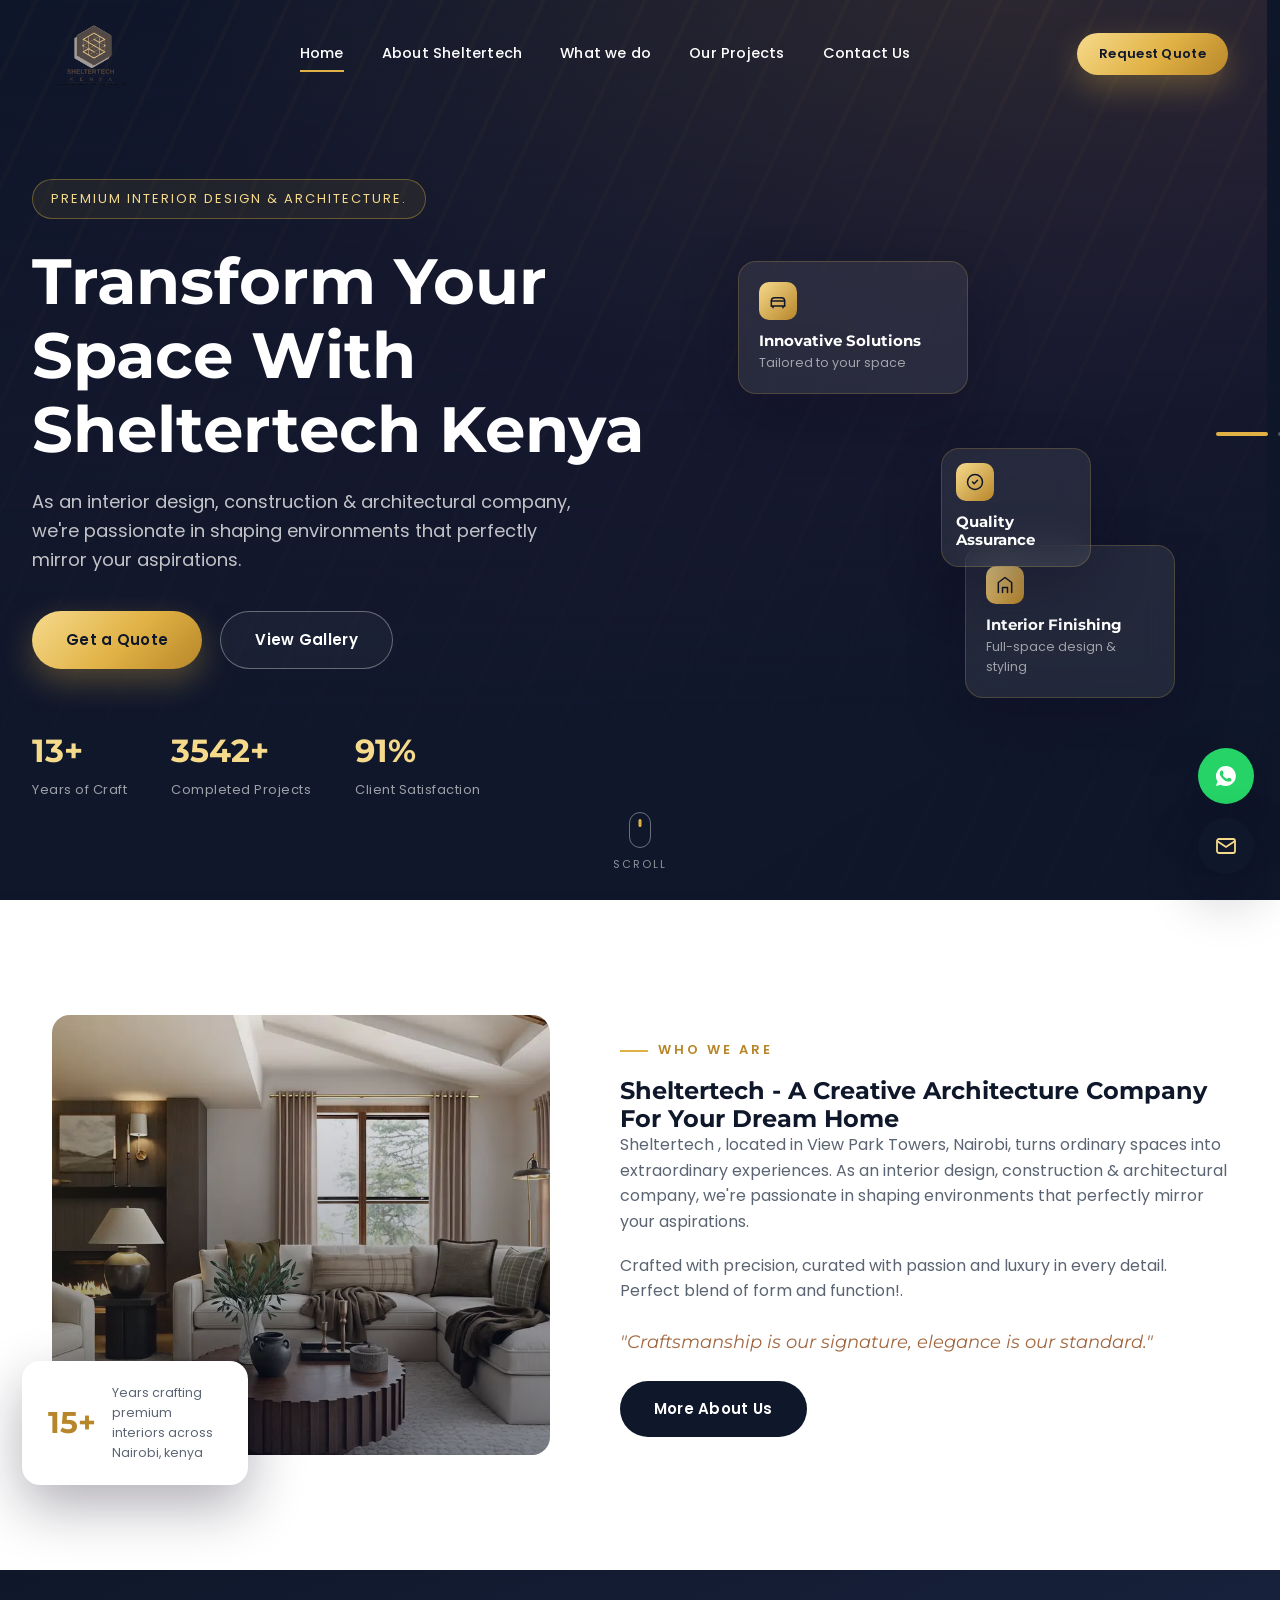
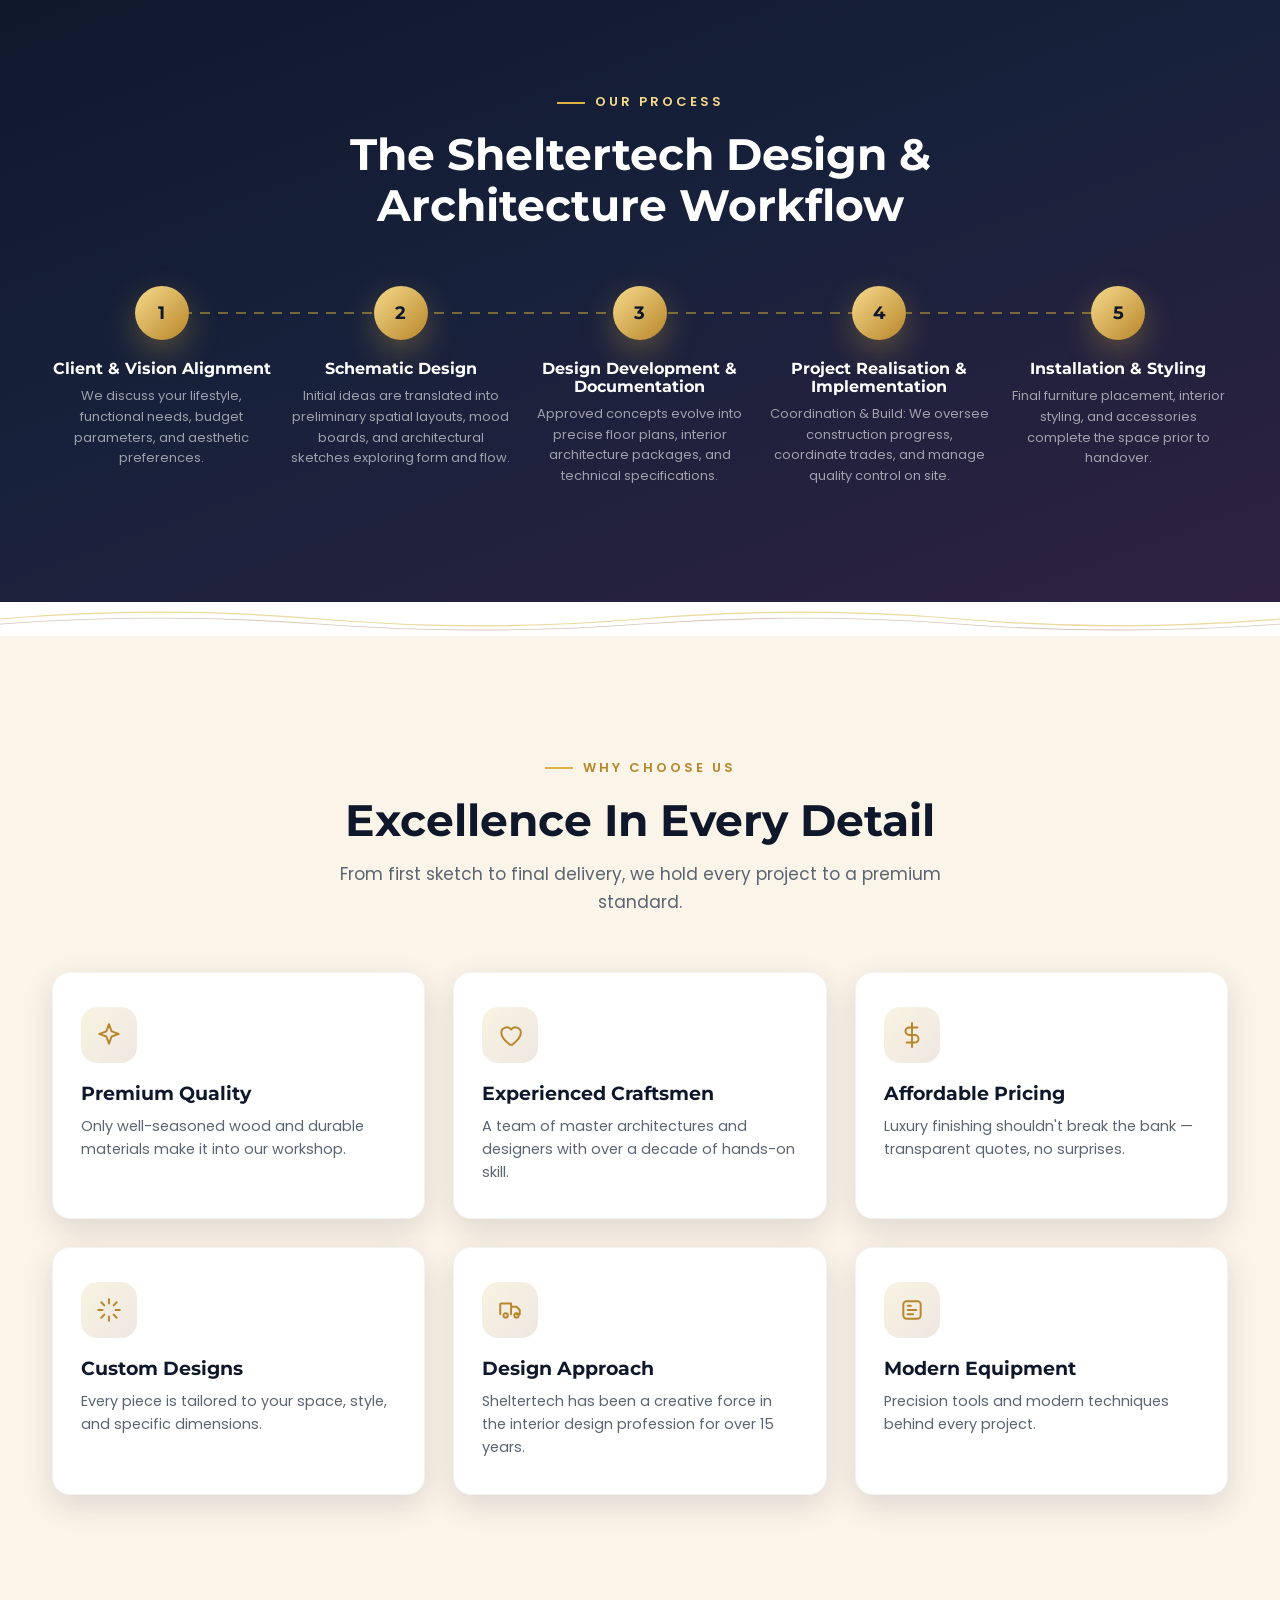
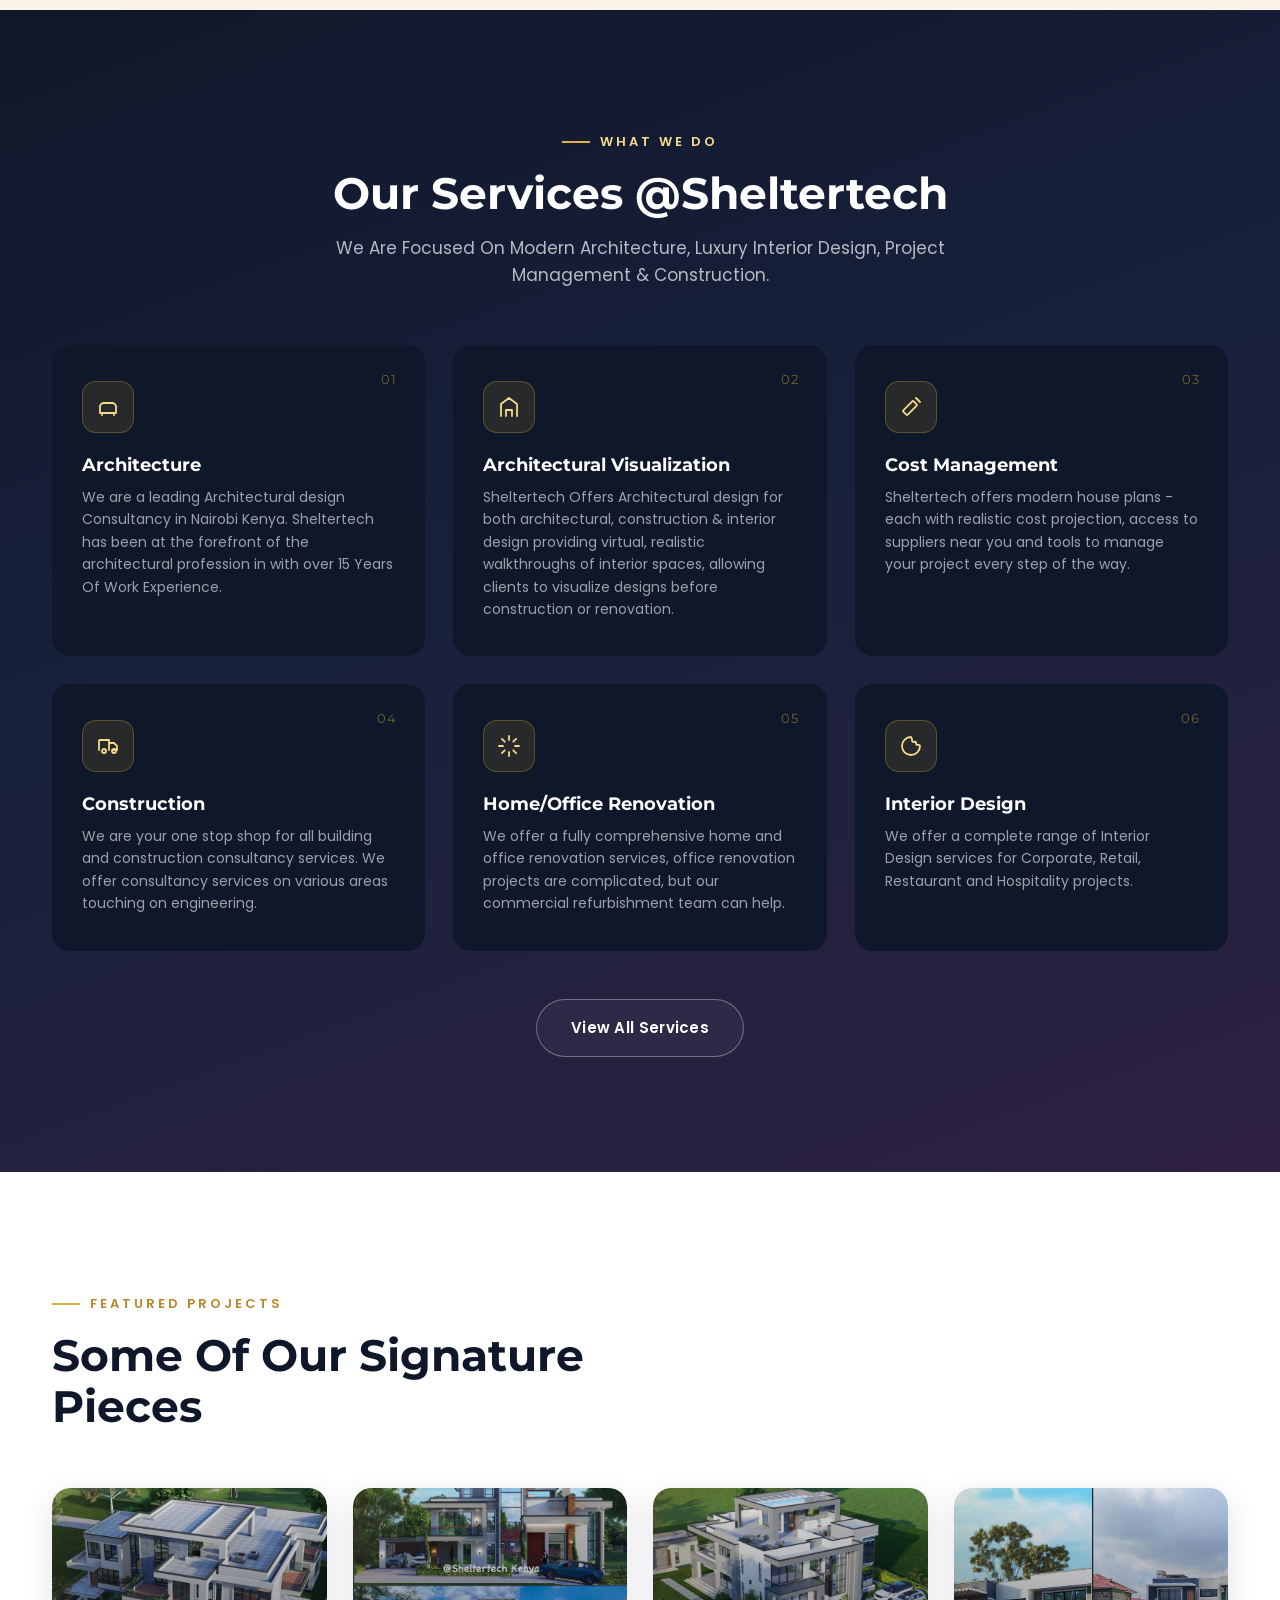
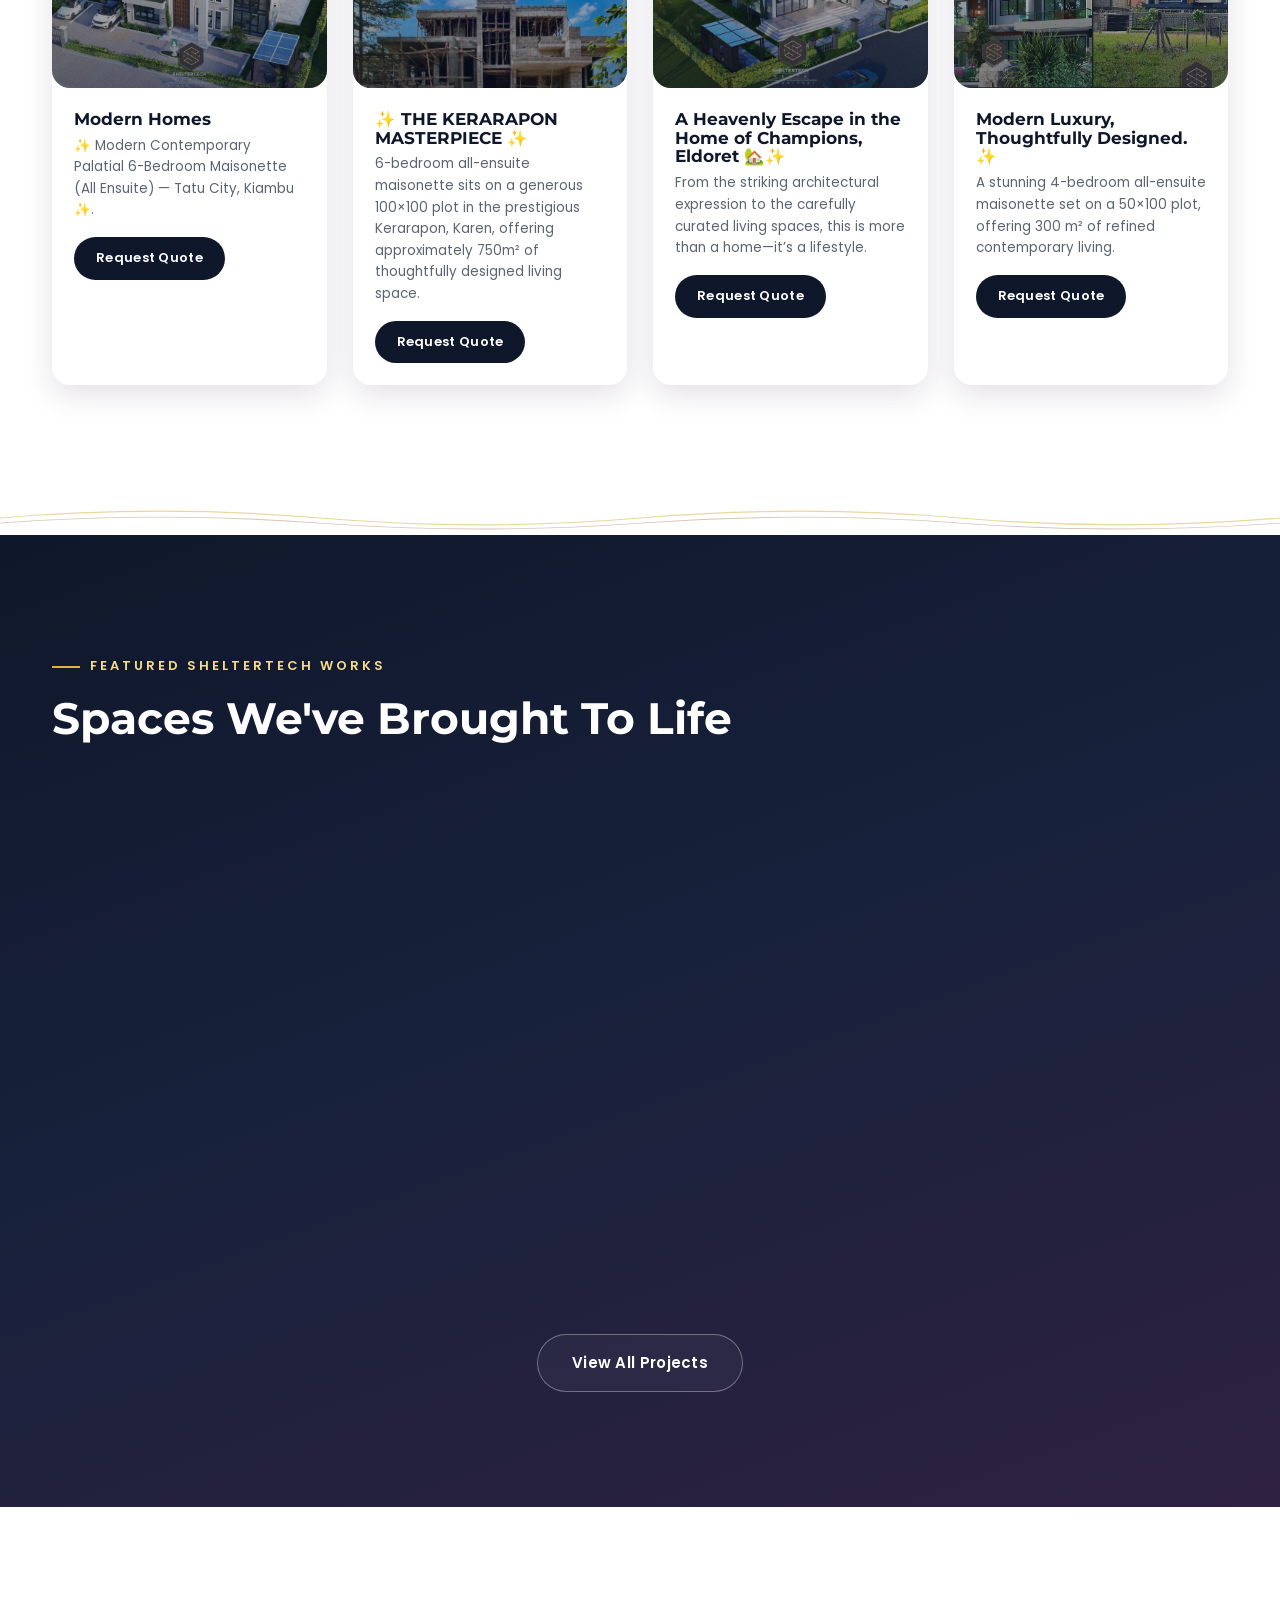
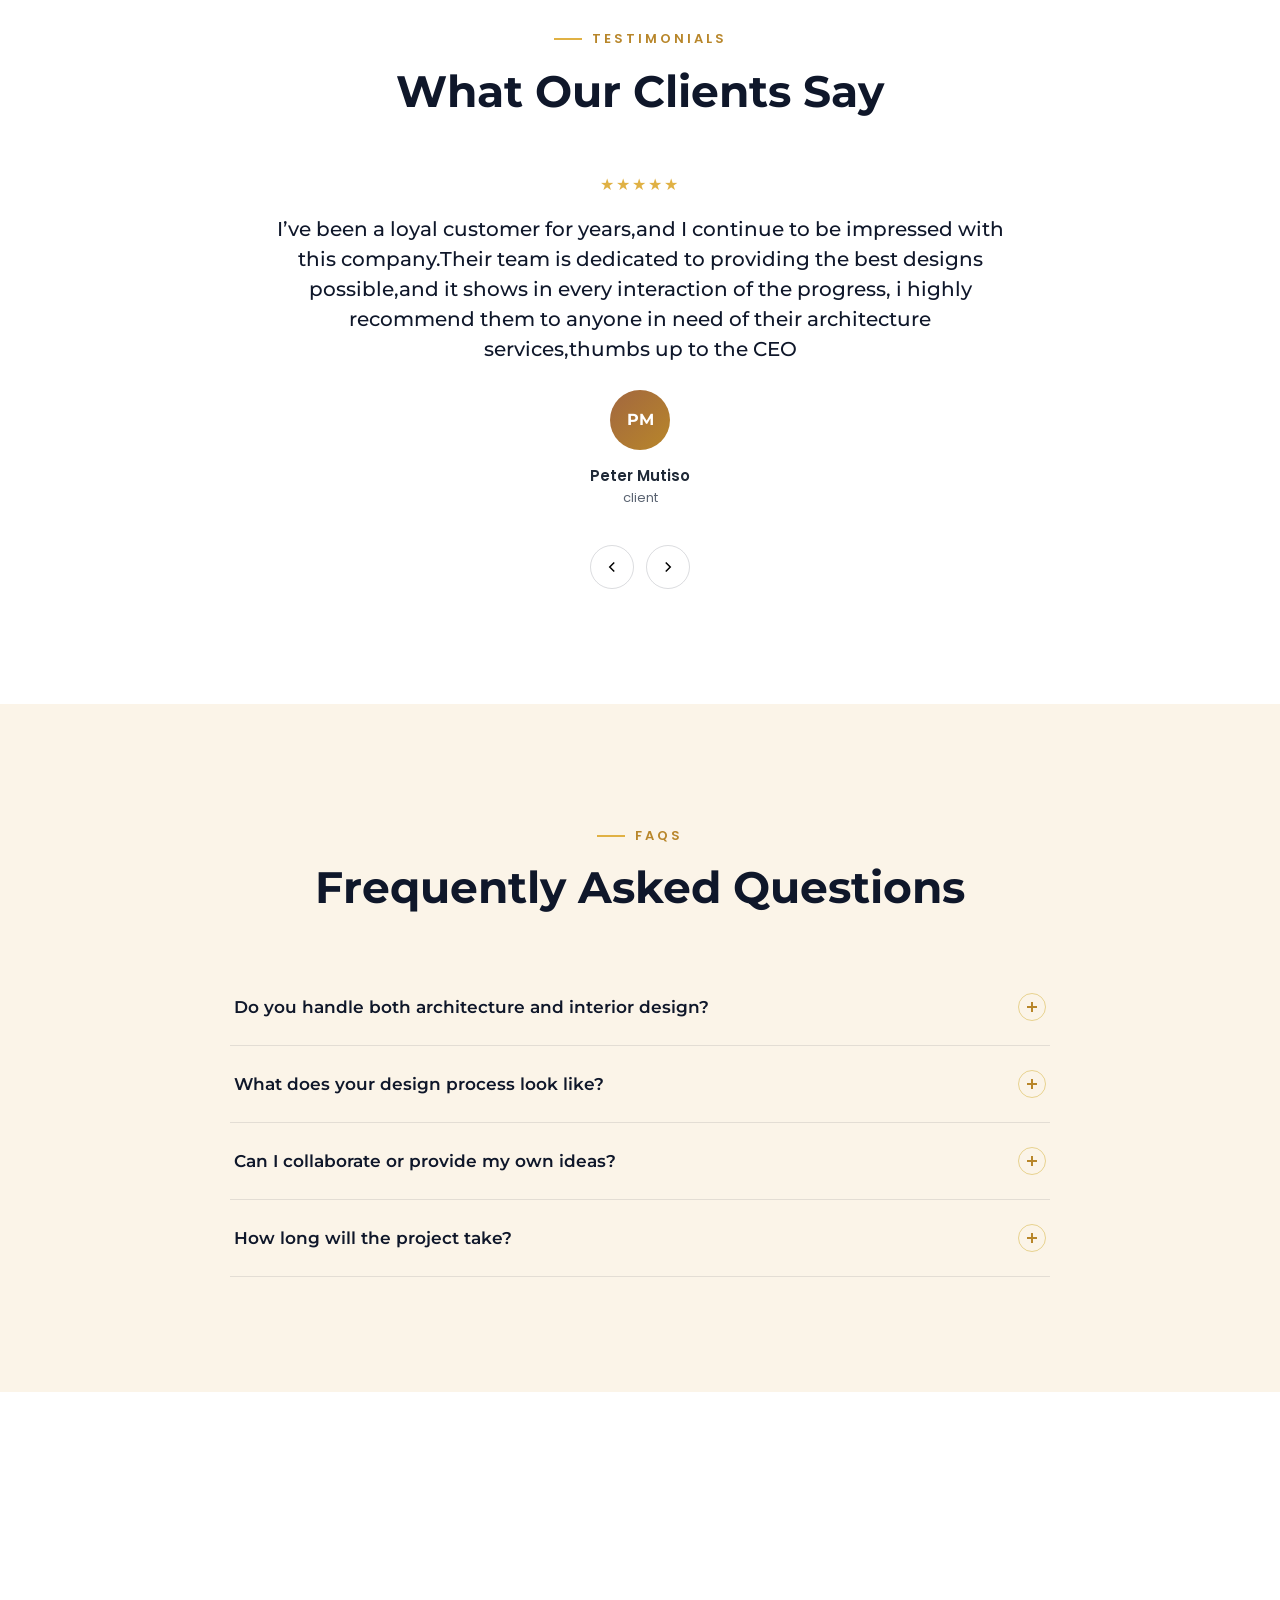
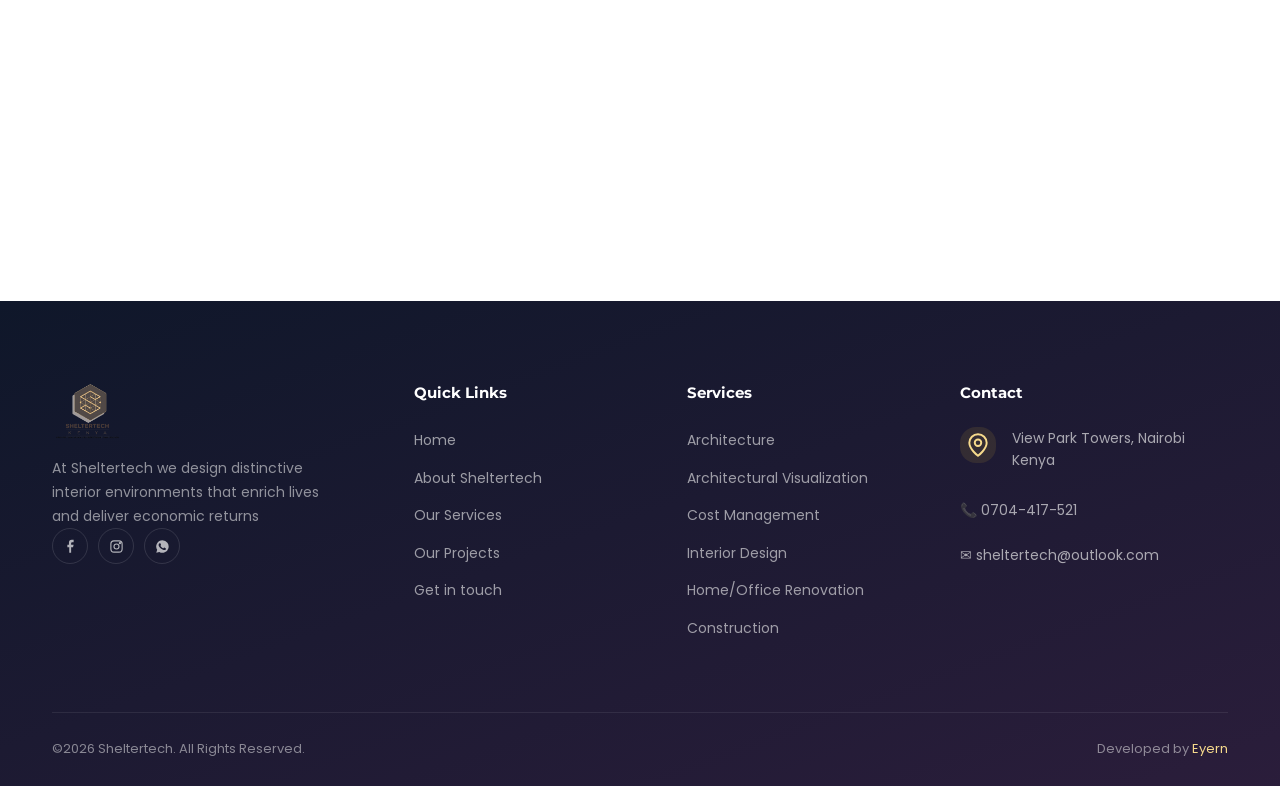
==== index.html @ 9894ec50 "initial commit" ====
<!DOCTYPE html>
<html lang="en">

<head>
  <meta charset="UTF-8">
  <meta name="viewport" content="width=device-width, initial-scale=1.0">
  <title>Interior Design & Architecture firm in Nairobi - Sheltertech.</title>
  <meta name="description" content="Premium Architecture & Interior design Company in Nairobi">
  <link rel="icon" type="svg+xml" href="images/logo.png">
  <link rel="preconnect" href="https://fonts.googleapis.com">
  <link
    href="https://fonts.googleapis.com/css2?family=Montserrat:wght@500;600;700;800&family=Poppins:wght@300;400;500;600;700&display=swap"
    rel="stylesheet">
  <link rel="stylesheet" href="style.css">
  <link rel="stylesheet" href="responsive.css">
</head>

<body>

  <!-- PRELOADER -->
  <div id="preloader" aria-hidden="true">
    <div class="loader-mark"></div>
  </div>

  <!-- HEADER -->
  <header class="site-header">
    <div class="container nav-wrap">
      <a href="index.html" class="brand" aria-label="Sheltertech home">
        <img src="images/logo.png" alt="" class="logo-full">
        <img src="images/logo.png" alt="Sheltertech" class="logo-light">
      </a>
      <nav class="nav-links" id="navLinks">
        <a href="index.html">Home</a>
        <a href="about.html">About Sheltertech</a>
        <a href="services.html">What we do</a>
        <a href="projects.html">Our Projects</a>
        <a href="contact.html">Contact Us</a>
      </nav>
      <div class="nav-cta">
        <a href="contact.html#order" class="btn btn-primary btn-sm">Request Quote</a>
        <button class="hamburger" id="hamburger" aria-label="Toggle menu" aria-expanded="false">
          <span></span><span></span><span></span>
        </button>
      </div>
    </div>
  </header>

  <!-- HERO -->
  <section class="hero" id="home">
    <div class="hero-slides">
      <div class="hero-slide active">
        <div class="slide-bg"
          style="background-image:url('https://images.unsplash.com/photo-1638885930125-85350348d266?w=1600&q=78&auto=format&fit=crop&ixlib=rb-4.1.0')">
        </div>
      </div>
      <div class="hero-slide">
        <div class="slide-bg"
          style="background-image:url('https://images.unsplash.com/photo-1562438668-bcf0ca6578f0?w=1600&q=78&auto=format&fit=crop&ixlib=rb-4.1.0')">
        </div>
      </div>
      <div class="hero-slide">
        <div class="slide-bg"
          style="background-image:url('https://images.unsplash.com/photo-1706074793638-da28b90ea8ae?w=1600&q=78&auto=format&fit=crop&ixlib=rb-4.1.0')">
        </div>
      </div>
    </div>
    <div class="hero-overlay"></div>

    <div class="container hero-content">
      <div class="hero-grid">
        <div>
          <span class="hero-tag">Premium Interior Design &amp; Architecture.</span>
          <h1>Transform Your Space With<br>
            <span data-typing='["Sheltertech Kenya", "Interior Design", "Architecture"]'>Premium Furniture
              Craft</span>
          </h1>
          <p class="lead">As an interior design, construction & architectural company, we're
            passionate in shaping environments that perfectly mirror your aspirations.</p>
          <div class="hero-actions">
            <a href="contact.html#order" class="btn btn-primary">Get a Quote</a>
            <a href="projects.html" class="btn btn-outline">View Gallery</a>
          </div>
          <div class="hero-stats">
            <div class="stat"><b data-counter="15" data-suffix="+">0</b><span>Years of Craft</span></div>
            <div class="stat"><b data-counter="3850" data-suffix="+">0</b><span>Completed Projects</span></div>
            <div class="stat"><b data-counter="99" data-suffix="%">0</b><span>Client Satisfaction</span></div>
          </div>
        </div>

        <div class="hero-visual">
          <div class="floating-card card-1 reveal-zoom in-view">
            <div class="fc-icon"><svg viewBox="0 0 24 24" fill="none" stroke="currentColor" stroke-width="1.8"
                stroke-linecap="round" stroke-linejoin="round">
                <path d="M4 18v-6a4 4 0 0 1 4-4h8a4 4 0 0 1 4 4v6" />
                <path d="M4 18h16M6 18v2M18 18v2M4 12h16" />
              </svg></div>
            <h4>Innovative Solutions</h4>
            <p>Tailored to your space</p>
          </div>
          <div class="floating-card card-2 reveal-zoom in-view">
            <div class="fc-icon"><svg viewBox="0 0 24 24" fill="none" stroke="currentColor" stroke-width="1.8"
                stroke-linecap="round" stroke-linejoin="round">
                <path d="M4 21V9l8-6 8 6v12" />
                <path d="M9 21v-6h6v6" />
              </svg></div>
            <h4>Interior Finishing</h4>
            <p>Full-space design &amp; styling</p>
          </div>
          <div class="floating-card card-3 reveal-zoom in-view">
            <div class="fc-icon"><svg viewBox="0 0 24 24" fill="none" stroke="currentColor" stroke-width="1.8"
                stroke-linecap="round" stroke-linejoin="round">
                <circle cx="12" cy="12" r="9" />
                <path d="M9 12l2 2 4-4" />
              </svg></div>
            <h4>Quality Assurance</h4>
          </div>
        </div>
      </div>
    </div>

    <div class="container" style="position:relative;">
      <div class="slide-dots">
        <button class="active" aria-label="Slide 1"></button>
        <button aria-label="Slide 2"></button>
        <button aria-label="Slide 3"></button>
      </div>
    </div>

    <div class="scroll-indicator">
      <div class="mouse"></div><span>Scroll</span>
    </div>
  </section>

  <!-- ABOUT PREVIEW -->
  <section class="section about-preview">
    <div class="container grid2">
      <div class="about-visual reveal">
        <div class="tile photo" style="background-image:url('images/about-3.jpg')">
        </div>
        <div class="badge-float">
          <b>15+</b>
          <span>Years crafting premium interiors across Nairobi, kenya</span>
        </div>
      </div>
      <div class="about-copy reveal reveal-delay-1">
        <span class="eyebrow">Who We Are</span>
        <h2>Sheltertech - A Creative Architecture Company For Your Dream Home</h2>
        <p>Sheltertech , located in View Park Towers, Nairobi, turns ordinary spaces into extraordinary experiences.
          As an interior design, construction & architectural company, we're passionate in shaping environments that
          perfectly mirror your aspirations.</p>
        <p>Crafted with precision, curated with passion and luxury in every detail. Perfect blend of form and function!.
        </p>
        <p class="signature">"Craftsmanship is our signature, elegance is our standard."</p>
        <a href="about.html" class="btn btn-dark">More About Us</a>
      </div>
    </div>
  </section>



  <!-- PROCESS -->
  <section class="section section-dark">
    <div class="container">
      <div class="section-head center">
        <span class="eyebrow">Our Process</span>
        <h2>The Sheltertech Design & Architecture Workflow</h2>
      </div>
      <div class="process-track">
        <div class="process-step reveal">
          <div class="process-num">1</div>
          <h4>Client & Vision Alignment</h4>
          <p>We discuss your lifestyle, functional needs, budget parameters, and aesthetic preferences.</p>
        </div>
        <div class="process-step reveal reveal-delay-1">
          <div class="process-num">2</div>
          <h4>Schematic Design</h4>
          <p>Initial ideas are translated into preliminary spatial layouts, mood boards, and architectural sketches exploring form and flow.</p>
        </div>
        <div class="process-step reveal reveal-delay-2">
          <div class="process-num">3</div>
          <h4>Design Development & Documentation</h4>
          <p>Approved concepts evolve into precise floor plans, interior architecture packages, and technical specifications.</p>
        </div>
        <div class="process-step reveal">
          <div class="process-num">4</div>
          <h4>Project Realisation & Implementation</h4>
          <p>Coordination & Build: We oversee construction progress, coordinate trades, and manage quality control on site.</p>
        </div>
        <div class="process-step reveal reveal-delay-1">
          <div class="process-num">5</div>
          <h4>Installation & Styling</h4>
          <p>Final furniture placement, interior styling, and accessories complete the space prior to handover.</p>
        </div>
      </div>
    </div>
  </section>

  <div class="divider-wood"></div>

  <!-- WHY CHOOSE US -->
  <section class="section section-light">
    <div class="container">
      <div class="section-head center">
        <span class="eyebrow">Why Choose Us</span>
        <h2>Excellence In Every Detail</h2>
        <p>From first sketch to final delivery, we hold every project to a premium standard.</p>
      </div>
      <div class="why-grid">
        <div class="why-card reveal">
          <div class="why-icon"><svg viewBox="0 0 24 24" fill="none" stroke="currentColor" stroke-width="1.8"
              stroke-linecap="round" stroke-linejoin="round">
              <path d="M12 2l2.4 6.6L21 11l-6.6 2.4L12 20l-2.4-6.6L3 11l6.6-2.4z" />
            </svg></div>
          <h3>Premium Quality</h3>
          <p>Only well-seasoned wood and durable materials make it into our workshop.</p>
        </div>
        <div class="why-card reveal reveal-delay-1">
          <div class="why-icon"><svg viewBox="0 0 24 24" fill="none" stroke="currentColor" stroke-width="1.8"
              stroke-linecap="round" stroke-linejoin="round">
              <path d="M12 21c-4-3-8-6.5-8-11a5 5 0 0 1 9-3 5 5 0 0 1 9 3c0 4.5-4 8-8 11H12z" />
            </svg></div>
          <h3>Experienced Craftsmen</h3>
          <p>A team of master architectures and designers with over a decade of hands-on skill.</p>
        </div>
        <div class="why-card reveal reveal-delay-2">
          <div class="why-icon"><svg viewBox="0 0 24 24" fill="none" stroke="currentColor" stroke-width="1.8"
              stroke-linecap="round" stroke-linejoin="round">
              <path d="M12 1v22M17 5H9.5a3.5 3.5 0 0 0 0 7h5a3.5 3.5 0 0 1 0 7H7" />
            </svg></div>
          <h3>Affordable Pricing</h3>
          <p>Luxury finishing shouldn't break the bank — transparent quotes, no surprises.</p>
        </div>
        <div class="why-card reveal">
          <div class="why-icon"><svg viewBox="0 0 24 24" fill="none" stroke="currentColor" stroke-width="1.8"
              stroke-linecap="round" stroke-linejoin="round">
              <path
                d="M12 2v4M12 18v4M4.9 4.9l2.8 2.8M16.3 16.3l2.8 2.8M2 12h4M18 12h4M4.9 19.1l2.8-2.8M16.3 7.7l2.8-2.8" />
            </svg></div>
          <h3>Custom Designs</h3>
          <p>Every piece is tailored to your space, style, and specific dimensions.</p>
        </div>
        <div class="why-card reveal reveal-delay-1">
          <div class="why-icon"><svg viewBox="0 0 24 24" fill="none" stroke="currentColor" stroke-width="1.8"
              stroke-linecap="round" stroke-linejoin="round">
              <path
                d="M3 16V7a1 1 0 0 1 1-1h9v10M14 9h4l3 3v4h-3M8 19a2 2 0 1 0 0-4 2 2 0 0 0 0 4zM18 19a2 2 0 1 0 0-4 2 2 0 0 0 0 4z" />
            </svg></div>
          <h3>Design Approach</h3>
          <p>Sheltertech has been a creative force in the interior design profession for over 15 years.</p>
        </div>
        <div class="why-card reveal reveal-delay-2">
          <div class="why-icon"><svg viewBox="0 0 24 24" fill="none" stroke="currentColor" stroke-width="1.8"
              stroke-linecap="round" stroke-linejoin="round">
              <rect x="4" y="4" width="16" height="16" rx="3" />
              <path d="M8 12h8M8 16h5M8 8h3" />
            </svg></div>
          <h3>Modern Equipment</h3>
          <p>Precision tools and modern techniques behind every project.</p>
        </div>
      </div>
    </div>
  </section>

  <!-- SERVICES PREVIEW -->
  <section class="section section-dark">
    <div class="container">
      <div class="section-head center">
        <span class="eyebrow">What We Do</span>
        <h2>Our Services @Sheltertech</h2>
        <p>We Are Focused On Modern Architecture, Luxury Interior Design, Project Management & Construction.</p>
      </div>
      <div class="services-grid">
        <div class="service-card reveal">
          <span class="num">01</span>
          <div class="service-icon"><svg viewBox="0 0 24 24" fill="none" stroke="currentColor" stroke-width="1.8"
              stroke-linecap="round" stroke-linejoin="round">
              <path d="M4 18v-6a4 4 0 0 1 4-4h8a4 4 0 0 1 4 4v6M4 18h16M6 18v2M18 18v2" />
            </svg></div>
          <h3>Architecture</h3>
          <p>We are a leading Architectural design Consultancy in Nairobi Kenya. Sheltertech has been at the forefront
            of the architectural profession in with over 15 Years Of Work Experience.</p>
        </div>
        <div class="service-card reveal reveal-delay-1">
          <span class="num">02</span>
          <div class="service-icon"><svg viewBox="0 0 24 24" fill="none" stroke="currentColor" stroke-width="1.8"
              stroke-linecap="round" stroke-linejoin="round">
              <path d="M4 21V9l8-6 8 6v12M9 21v-6h6v6" />
            </svg></div>
          <h3>Architectural Visualization</h3>
          <p>Sheltertech Offers Architectural design for both architectural, construction & interior design providing
            virtual, realistic walkthroughs of interior spaces, allowing clients to visualize designs before
            construction or renovation.</p>
        </div>
        <div class="service-card reveal reveal-delay-2">
          <span class="num">03</span>
          <div class="service-icon"><svg viewBox="0 0 24 24" fill="none" stroke="currentColor" stroke-width="1.8"
              stroke-linecap="round" stroke-linejoin="round">
              <path d="M14.7 6.3a1 1 0 0 0-1.4 0l-9 9a1 1 0 0 0 0 1.4l3 3a1 1 0 0 0 1.4 0l9-9a1 1 0 0 0 0-1.4z" />
              <path d="M17 3l4 4" />
            </svg></div>
          <h3>Cost Management</h3>
          <p>Sheltertech offers modern house plans - each with realistic cost projection, access to suppliers near you
            and tools to manage your project every step of the way.</p>
        </div>
        <div class="service-card reveal">
          <span class="num">04</span>
          <div class="service-icon"><svg viewBox="0 0 24 24" fill="none" stroke="currentColor" stroke-width="1.8"
              stroke-linecap="round" stroke-linejoin="round">
              <path
                d="M3 16V7a1 1 0 0 1 1-1h9v10M14 9h4l3 3v4h-3M8 19a2 2 0 1 0 0-4 2 2 0 0 0 0 4zM18 19a2 2 0 1 0 0-4 2 2 0 0 0 0 4z" />
            </svg></div>
          <h3>Construction</h3>
          <p>We are your one stop shop for all building and construction consultancy services. We offer consultancy
            services on various areas touching on engineering.</p>

        </div>
        <div class="service-card reveal reveal-delay-1">
          <span class="num">05</span>
          <div class="service-icon"><svg viewBox="0 0 24 24" fill="none" stroke="currentColor" stroke-width="1.8"
              stroke-linecap="round" stroke-linejoin="round">
              <path
                d="M12 2v4M12 18v4M4.9 4.9l2.8 2.8M16.3 16.3l2.8 2.8M2 12h4M18 12h4M4.9 19.1l2.8-2.8M16.3 7.7l2.8-2.8" />
            </svg></div>
          <h3>Home/Office Renovation</h3>
          <p>We offer a fully comprehensive home and office renovation services, office renovation projects are
            complicated, but our commercial refurbishment team can help.</p>
        </div>
        <div class="service-card reveal reveal-delay-2">
          <span class="num">06</span>
          <div class="service-icon"><svg viewBox="0 0 24 24" fill="none" stroke="currentColor" stroke-width="1.8"
              stroke-linecap="round" stroke-linejoin="round">
              <path d="M12 3a9 9 0 1 0 9 9c0-1-1-1.5-2-1a2 2 0 0 1-2-2c.5-1-1-2-2-1a2 2 0 0 1-2-2c.5-1.5-1-2-1-3z" />
            </svg></div>
          <h3>Interior Design</h3>
          <p>We offer a complete range of Interior Design services for Corporate, Retail, Restaurant and Hospitality
            projects.</p>

        </div>
      </div>
      <div style="text-align:center;margin-top:48px;">
        <a href="services.html" class="btn btn-outline">View All Services</a>
      </div>
    </div>
  </section>

  <!-- FEATURED FURNITURE -->
  <section class="section">
    <div class="container">
      <div class="section-head">
        <span class="eyebrow">Featured Projects</span>
        <h2>Some Of Our Signature Pieces</h2>
      </div>
      <div class="product-scroller">
        <div class="product-card reveal">
          <div class="tile photo" style="background-image:url('images/project-1.jpg')">
          </div>
          <div class="p-body">
            <h4>Modern Homes</h4>
            <p>✨ Modern Contemporary Palatial 6-Bedroom Maisonette (All Ensuite) — Tatu City, Kiambu ✨.</p><a
              href="contact.html#order" class="btn btn-dark btn-sm">Request Quote</a>
          </div>
        </div>
        <div class="product-card reveal reveal-delay-1">
          <div class="tile photo"
            style="background-image:url('images/project-2.jpg')">
          </div>
          <div class="p-body">
            <h4>✨ THE KERARAPON MASTERPIECE ✨</h4>
            <p>6-bedroom all-ensuite
              maisonette sits on a generous 100×100 plot in the prestigious Kerarapon, Karen, offering approximately
              750m² of thoughtfully designed living space.</p><a href="contact.html#order"
              class="btn btn-dark btn-sm">Request Quote</a>
          </div>
        </div>
        <div class="product-card reveal reveal-delay-2">
          <div class="tile photo"
            style="background-image:url('images/project-3.jpg')">
          </div>
          <div class="p-body">
            <h4>A Heavenly Escape in the Home of Champions, Eldoret 🏡✨</h4>
            <p>From the striking architectural expression to the carefully curated living spaces, this is more than a home—it’s a lifestyle.</p><a href="contact.html#order"
              class="btn btn-dark btn-sm">Request Quote</a>
          </div>
        </div>
        <div class="product-card reveal">
          <div class="tile photo"
            style="background-image:url('images/project-4.jpg')">
          </div>
          <div class="p-body">
            <h4>Modern Luxury, Thoughtfully Designed. ✨</h4>
            <p>A stunning 4-bedroom all-ensuite maisonette set on a 50×100 plot, offering 300 m² of refined contemporary living.</p><a href="contact.html#order"
              class="btn btn-dark btn-sm">Request Quote</a>
          </div>
        </div>
      </div>
    </div>
  </section>

  <div class="divider-wood"></div>


  <!-- INTERIOR SHOWCASE -->
  <section class="section section-dark">
    <div class="container">
      <div class="section-head">
        <span class="eyebrow">featured sheltertech works</span>
        <h2>Spaces We've Brought To Life</h2>
      </div>
      <div class="showcase-grid">
        <div class="tile photo g-a reveal"
          style="background-image:url('images/gallery/project-10.jpg')">
        </div>
        <div class="tile photo g-b reveal reveal-delay-1"
          style="background-image:url('images/gallery/project-4.jpg')">
        </div>
        <div class="tile photo g-c reveal reveal-delay-2"
          style="background-image:url('images/gallery/project-2.jpg')">
        </div>
        <div class="tile photo g-c reveal"
          style="background-image:url('images/gallery/project-7.jpg')">
        </div>
        <div class="tile photo g-b reveal reveal-delay-1"
          style="background-image:url('images/gallery/project-9.jpg')">
        </div>
        <div class="tile photo g-c reveal reveal-delay-2"
          style="background-image:url('images/gallery/project-1.jpg')">
        </div>
        <div class="tile photo g-c reveal"
          style="background-image:url('images/gallery/project-8.jpg')">
        </div>
      </div>
      <div style="text-align:center;margin-top:48px;">
        <a href="projects.html" class="btn btn-outline">View All Projects</a>
      </div>
    </div>
  </section>

  <!-- TESTIMONIALS -->
  <section class="section">
    <div class="container">
      <div class="section-head center">
        <span class="eyebrow">Testimonials</span>
        <h2>What Our Clients Say</h2>
      </div>
      <div class="testimonial-slider">
        <div class="t-track">
          <div class="t-slide">
            <div class="t-stars">★★★★★</div>
            <p class="t-quote">I’ve been a loyal customer for years,and I continue to be impressed with this
              company.Their team is dedicated to providing the best designs possible,and it shows in
              every interaction of the progress,
              i highly recommend them to anyone in need of their architecture services,thumbs up to
              the CEO</p>
            <div class="t-avatar">PM</div>
            <div class="t-name">Peter Mutiso</div>
            <div class="t-role">client</div>
          </div>
          <div class="t-slide">
            <div class="t-stars">★★★★★</div>
            <p class="t-quote">Excellent Service..did a fantastic job transforming my space. Stylish, professional, and
              efficient..highly recommended....</p>
            <div class="t-avatar">CC</div>
            <div class="t-name">Cynthia Chege</div>
            <div class="t-role">Homeowner</div>
          </div>
          <div class="t-slide">
            <div class="t-stars">★★★★★</div>
            <p class="t-quote">Very exquisite place, lovely customer service and very accommodating staff. They also
              have a very wide selection of ideas, tuned towards addressing any possible need. I was
              impressed by the level of detail they put into ensuring my house was perfect. Would
              definitely recommend them to everyone.</p>
            <div class="t-avatar">KN</div>
            <div class="t-name">Kevin Nyawanda.</div>
            <div class="t-role">client</div>
          </div>
        </div>
        <div class="t-nav">
          <button class="t-prev" aria-label="Previous testimonial"><svg viewBox="0 0 24 24" fill="none"
              stroke="currentColor" stroke-width="2">
              <path d="M15 18l-6-6 6-6" />
            </svg></button>
          <button class="t-next" aria-label="Next testimonial"><svg viewBox="0 0 24 24" fill="none"
              stroke="currentColor" stroke-width="2">
              <path d="M9 18l6-6-6-6" />
            </svg></button>
        </div>
      </div>
    </div>
  </section>

  <!-- FAQ -->
  <section class="section section-light">
    <div class="container">
      <div class="section-head center">
        <span class="eyebrow">FAQs</span>
        <h2>Frequently Asked Questions</h2>
      </div>
      <div class="faq-list">
        <div class="faq-item">
          <button class="faq-q">Do you handle both architecture and interior design?<span class="plus"></span></button>
          <div class="faq-a">
            <p>Yes. Combining both services ensures a seamless transition from the structural shell to the final interior decor.</p>
          </div>
        </div>
        <div class="faq-item">
          <button class="faq-q">What does your design process look like?<span class="plus"></span></button>
          <div class="faq-a">
            <p>Our process starts with an initial consultation to understand your goals and budget. Next comes schematic design, space planning, material selection, 3D renderings, and final construction documentation before building begins</p>
          </div>
        </div>
        <div class="faq-item">
          <button class="faq-q">Can I collaborate or provide my own ideas?<span class="plus"></span></button>
          <div class="faq-a">
            <p>Yes. We welcome your inspiration images, lifestyle needs, and functional ideas to make sure the final design matches your personal taste</p>
          </div>
        </div>
        <div class="faq-item">
          <button class="faq-q">How long will the project take?<span class="plus"></span></button>
          <div class="faq-a">
            <p>Timelines depend on whether you are doing a simple room makeover, a full home renovation, or a new architectural build. Small spaces may take a few weeks in design, while full construction projects can span several months.</p>
          </div>
        </div>
      </div>
    </div>
  </section>

  <br>

  <iframe
    src="https://www.google.com/maps/embed?pb=!1m18!1m12!1m3!1d3988.818370003739!2d36.81349417496554!3d-1.2828011987049968!2m3!1f0!2f0!3f0!3m2!1i1024!2i768!4f13.1!3m3!1m2!1s0x182f17ea476836f1%3A0x11890c93d1a6f1cd!2sSheltertech%20Interiors!5e0!3m2!1sen!2ske!4v1790216488701!5m2!1sen!2ske"
    width="100%" height="450" style="border:0;" allowfullscreen="" loading="lazy"
    referrerpolicy="strict-origin-when-cross-origin"></iframe>

  <br><br>

  <!-- FOOTER -->
  <footer class="site-footer">
    <div class="container">
      <div class="footer-grid">
        <div class="footer-about">
          <img src="images/logo.png" alt="Sheltertech">
          <p>At Sheltertech we design distinctive interior environments that enrich lives and deliver economic returns
          </p>
          <div class="footer-social">
            <a href="https://www.facebook.com/sheltertechkenya/" aria-label="Facebook"><svg viewBox="0 0 24 24" fill="currentColor">
                <path d="M13 22v-9h3l1-4h-4V7c0-1 .3-2 2-2h2V1h-3c-3 0-4.5 2-4.5 4.5V9H7v4h3v9z" />
              </svg></a>
            <a href="https://www.instagram.com/sheltertech_interiors/" aria-label="Instagram"><svg viewBox="0 0 24 24" fill="none" stroke="currentColor"
                stroke-width="1.8">
                <rect x="3" y="3" width="18" height="18" rx="5" />
                <circle cx="12" cy="12" r="4" />
                <circle cx="17.5" cy="6.5" r="1" />
              </svg></a>
            <a href="https://wa.me/254704417521" aria-label="WhatsApp"><svg viewBox="0 0 24 24" fill="currentColor">
                <path
                  d="M12 2a10 10 0 0 0-8.5 15.3L2 22l4.9-1.3A10 10 0 1 0 12 2zm5.6 14.2c-.2.7-1.4 1.3-2 1.4-.5.1-1.2.1-1.9-.1-.4-.1-1-.3-1.7-.6-3-1.3-4.9-4.3-5-4.5-.2-.2-1.2-1.6-1.2-3 0-1.4.7-2.1 1-2.4.3-.3.6-.4.8-.4h.6c.2 0 .4 0 .6.5.2.5.8 1.9.8 2 .1.2.1.3 0 .5-.1.2-.1.3-.3.5l-.4.5c-.1.2-.3.3-.1.6.2.3.8 1.3 1.7 2.1 1.2 1 2.1 1.4 2.4 1.5.3.1.5.1.6-.1l.7-.8c.3-.3.5-.3.8-.2l1.8.9c.2.1.4.2.5.3.1.2.1.9-.1 1.6z" />
              </svg></a>
          </div>
        </div>
        <div class="footer-col">
          <h5>Quick Links</h5>
          <ul>
            <li><a href="index.html">Home</a></li>
            <li><a href="about.html">About Sheltertech</a></li>
            <li><a href="services.html">Our Services</a></li>
            <li><a href="projects.html">Our Projects</a></li>
            <li><a href="contact.html">Get in touch</a></li>
          </ul>
        </div>
        <div class="footer-col">
          <h5>Services</h5>
          <ul>
            <li><a href="services.html">Architecture</a></li>
            <li><a href="services.html">Architectural Visualization</a></li>
            <li><a href="services.html">Cost Management</a></li>
            <li><a href="services.html">Interior Design</a></li>
            <li><a href="services.html">Home/Office Renovation</a></li>
            <li><a href="services.html">Construction</a></li>

          </ul>
        </div>
        <div class="footer-col">
          <h5>Contact</h5>
          <div class="info-row">
            <div class="why-icon" style="width:36px;height:36px;"><svg viewBox="0 0 24 24" fill="none"
                stroke="currentColor" stroke-width="1.8">
                <path d="M20 10c0 6-8 12-8 12s-8-6-8-12a8 8 0 0 1 16 0z" />
                <circle cx="12" cy="10" r="3" />
              </svg></div>
            <p>View Park Towers, Nairobi Kenya</p>
          </div>
          <div class="info-row">
            <p>📞 0704-417-521<br><br>✉   sheltertech@outlook.com</p>
          </div>
        </div>
      </div>
      <div class="footer-bottom">
        <span>©2026 Sheltertech. All Rights Reserved.</span>
        <span class="credit">Developed by <a href="tel:+254722424220">Eyern</a></span>
      </div>
    </div>
  </footer>

  <!-- FLOATING BUTTONS -->
  <div class="fab-stack">
    <a class="fab fab-whatsapp" href="https://wa.me/254704417521" target="_blank" rel="noopener"
      aria-label="Chat on WhatsApp">
      <span class="fab-tooltip">Chat on WhatsApp</span>
      <svg viewBox="0 0 24 24" fill="currentColor">
        <path
          d="M12 2a10 10 0 0 0-8.5 15.3L2 22l4.9-1.3A10 10 0 1 0 12 2zm5.6 14.2c-.2.7-1.4 1.3-2 1.4-.5.1-1.2.1-1.9-.1-.4-.1-1-.3-1.7-.6-3-1.3-4.9-4.3-5-4.5-.2-.2-1.2-1.6-1.2-3 0-1.4.7-2.1 1-2.4.3-.3.6-.4.8-.4h.6c.2 0 .4 0 .6.5.2.5.8 1.9.8 2 .1.2.1.3 0 .5-.1.2-.1.3-.3.5l-.4.5c-.1.2-.3.3-.1.6.2.3.8 1.3 1.7 2.1 1.2 1 2.1 1.4 2.4 1.5.3.1.5.1.6-.1l.7-.8c.3-.3.5-.3.8-.2l1.8.9c.2.1.4.2.5.3.1.2.1.9-.1 1.6z" />
      </svg>
    </a>
    <a class="fab fab-email" href="mailto:sheltertech@outlook.com" aria-label="Email us">
      <span class="fab-tooltip">Email Us</span>
      <svg viewBox="0 0 24 24" fill="none" stroke="currentColor" stroke-width="1.8">
        <rect x="3" y="5" width="18" height="14" rx="2" />
        <path d="M3 7l9 6 9-6" />
      </svg>
    </a>
  </div>

  <script src="script.js"></script>
</body>

</html>
---- style.css ----
/* =====================================================================
   SKY FURNITURES & INTERIOR — MAIN STYLESHEET
   Design tokens: Dark Navy / Walnut Brown / Gold / Light
   Fonts: Montserrat (display) + Poppins (body)
   ===================================================================== */

:root {
  /* ---- Brand colors ---- */
  --primary: #0F172A;
  --secondary: #1E1433;
  --accent: #E0B144;
  --accent-light: #F6DA8C;
  --accent-dark: #B8862A;
  --wood: #A2673F;
  --wood-dark: #6E4429;
  --plum: #3B2145;
  --emerald: #1C4B43;
  --light: #FBF4E8;
  --white: #FFFFFF;
  --text-dark: #1F2937;
  --text-muted: #5B6472;

  /* ---- Elevation / glass ---- */
  --glass-bg: rgba(255, 255, 255, 0.08);
  --glass-border: rgba(224, 177, 68, 0.22);
  --shadow-soft: 0 10px 30px rgba(59, 33, 69, 0.14);
  --shadow-lift: 0 22px 55px rgba(15, 10, 30, 0.32);
  --shadow-gold: 0 12px 32px rgba(224, 177, 68, 0.32);

  /* ---- Radii / spacing ---- */
  --radius-sm: 10px;
  --radius-md: 18px;
  --radius-lg: 28px;
  --radius-pill: 999px;
  --gap-section: clamp(64px, 9vw, 130px);
  --container: 1240px;

  /* ---- Type ---- */
  --font-display: 'Montserrat', sans-serif;
  --font-body: 'Poppins', sans-serif;

  --ease: cubic-bezier(.16, .84, .44, 1);
}

/* ---------------------------------------------------------------------
   RESET
--------------------------------------------------------------------- */
*,
*::before,
*::after {
  box-sizing: border-box;
  margin: 0;
  padding: 0;
}

html {
  scroll-behavior: smooth;
}

body {
  font-family: var(--font-body);
  color: var(--text-dark);
  background: var(--white);
  line-height: 1.6;
  overflow-x: hidden;
  -webkit-font-smoothing: antialiased;
}

img {
  max-width: 100%;
  display: block;
}

a {
  text-decoration: none;
  color: inherit;
}

ul {
  list-style: none;
}

button {
  font-family: inherit;
  border: none;
  cursor: pointer;
  background: none;
}

input,
textarea,
select {
  font-family: inherit;
}

h1,
h2,
h3,
h4 {
  font-family: var(--font-display);
  color: var(--primary);
  line-height: 1.15;
  font-weight: 700;
}

.container {
  max-width: var(--container);
  margin: 0 auto;
  padding: 0 32px;
}

/* visible keyboard focus */
a:focus-visible,
button:focus-visible,
input:focus-visible,
textarea:focus-visible,
select:focus-visible {
  outline: 2px solid var(--accent);
  outline-offset: 3px;
  border-radius: 4px;
}

@media (prefers-reduced-motion: reduce) {

  *,
  *::before,
  *::after {
    animation-duration: 0.001ms !important;
    animation-iteration-count: 1 !important;
    transition-duration: 0.001ms !important;
    scroll-behavior: auto !important;
  }
}

/* ---------------------------------------------------------------------
   UTILITIES
--------------------------------------------------------------------- */
.section {
  padding: var(--gap-section) 0;
}

.section-dark {
  background: linear-gradient(160deg, var(--primary) 0%, #17213b 45%, var(--plum) 130%);
  color: var(--light);
}

.section-dark h2,
.section-dark h3 {
  color: var(--white);
}

.section-light {
  background: var(--light);
}

.eyebrow {
  display: inline-flex;
  align-items: center;
  gap: 10px;
  font-family: var(--font-body);
  font-size: 13px;
  font-weight: 600;
  letter-spacing: 3px;
  text-transform: uppercase;
  color: var(--accent-dark);
  margin-bottom: 16px;
}

.eyebrow::before {
  content: "";
  width: 28px;
  height: 2px;
  background: var(--accent);
  display: inline-block;
}

.section-dark .eyebrow {
  color: var(--accent-light);
}

.section-head {
  max-width: 680px;
  margin-bottom: 56px;
}

.section-head.center {
  margin-left: auto;
  margin-right: auto;
  text-align: center;
}

.section-head h2 {
  font-size: clamp(30px, 4vw, 44px);
  margin-bottom: 16px;
}

.section-head p {
  color: var(--text-muted);
  font-size: 17px;
}

.section-dark .section-head p {
  color: rgba(245, 245, 245, 0.72);
}

.btn {
  display: inline-flex;
  align-items: center;
  justify-content: center;
  gap: 10px;
  padding: 16px 34px;
  border-radius: var(--radius-pill);
  font-weight: 600;
  font-size: 15px;
  letter-spacing: 0.3px;
  transition: transform .35s var(--ease), box-shadow .35s var(--ease), background .35s var(--ease), color .35s var(--ease);
  position: relative;
  overflow: hidden;
  white-space: nowrap;
}

.btn-primary {
  background: linear-gradient(135deg, var(--accent-light), var(--accent) 55%, var(--accent-dark));
  color: var(--primary);
  box-shadow: var(--shadow-gold);
}

.btn-primary:hover {
  transform: translateY(-3px);
  box-shadow: 0 20px 44px rgba(224, 177, 68, 0.42);
}

.btn-outline {
  border: 1.5px solid rgba(245, 245, 245, 0.35);
  color: var(--white);
  background: rgba(255, 255, 255, 0.04);
}

.btn-outline:hover {
  border-color: var(--accent);
  background: rgba(212, 175, 55, 0.1);
  transform: translateY(-3px);
}

.btn-dark {
  background: var(--primary);
  color: var(--white);
}

.btn-dark:hover {
  transform: translateY(-3px);
  box-shadow: var(--shadow-lift);
}

.btn-sm {
  padding: 11px 22px;
  font-size: 13px;
}

/* ripple */
.btn .ripple {
  position: absolute;
  border-radius: 50%;
  transform: scale(0);
  background: rgba(255, 255, 255, 0.5);
  animation: ripple .6s var(--ease);
  pointer-events: none;
}

@keyframes ripple {
  to {
    transform: scale(3.2);
    opacity: 0;
  }
}

.divider-wood {
  width: 100%;
  height: 34px;
  background: url("data:image/svg+xml,%3Csvg xmlns='http://www.w3.org/2000/svg' viewBox='0 0 1200 40' preserveAspectRatio='none'%3E%3Cpath d='M0 20 Q150 4 300 20 T600 20 T900 20 T1200 20' stroke='%23D4AF37' stroke-width='1.4' fill='none' opacity='0.55'/%3E%3Cpath d='M0 26 Q150 12 300 26 T600 26 T900 26 T1200 26' stroke='%238B5E3C' stroke-width='1' fill='none' opacity='0.4'/%3E%3C/svg%3E") center/cover no-repeat;
  opacity: 0.9;
}

.reveal {
  opacity: 0;
  transform: translateY(36px);
  transition: opacity .8s var(--ease), transform .8s var(--ease);
}

.reveal.in-view {
  opacity: 1;
  transform: translateY(0);
}

.reveal-zoom {
  opacity: 0;
  transform: scale(.92);
  transition: opacity .8s var(--ease), transform .8s var(--ease);
}

.reveal-zoom.in-view {
  opacity: 1;
  transform: scale(1);
}

.reveal-delay-1.in-view {
  transition-delay: .12s;
}

.reveal-delay-2.in-view {
  transition-delay: .24s;
}

.reveal-delay-3.in-view {
  transition-delay: .36s;
}

/* placeholder "photo" tiles built from CSS — no external images needed */
.tile {
  position: relative;
  border-radius: var(--radius-md);
  overflow: hidden;
  background: linear-gradient(145deg, #1a2740, #0c1424);
  display: flex;
  align-items: flex-end;
}

.tile::before {
  content: "";
  position: absolute;
  inset: 0;
  background:
    radial-gradient(120% 80% at 15% 0%, rgba(212, 175, 55, 0.18), transparent 55%),
    repeating-linear-gradient(100deg, rgba(139, 94, 60, 0.18) 0 3px, transparent 3px 26px);
}

.tile .tile-icon {
  position: absolute;
  inset: 0;
  display: flex;
  align-items: center;
  justify-content: center;
  opacity: .9;
}

.tile .tile-icon svg {
  width: 34%;
  max-width: 150px;
  stroke: var(--accent);
  opacity: .55;
}

.tile .tile-label {
  position: relative;
  z-index: 1;
  padding: 20px 22px;
  font-family: var(--font-display);
  color: var(--white);
  font-weight: 600;
  letter-spacing: 0.4px;
  background: linear-gradient(to top, rgba(0, 0, 0, 0.55), transparent);
  width: 100%;
}

/* photo tiles: real photography with the same premium framing as CSS placeholders */
.tile.photo {
  background-size: cover;
  background-position: center;
  transition: transform .6s var(--ease);
}

.tile.photo::before {
  background:
    linear-gradient(180deg, rgba(15, 23, 42, 0.05) 0%, rgba(15, 23, 42, 0.55) 100%),
    linear-gradient(100deg, rgba(224, 177, 68, 0.14) 0%, transparent 40%);
}

.tile.photo .tile-icon {
  display: none;
}

a .tile.photo,
.masonry-item:hover .tile.photo,
.product-card:hover .tile.photo {
  transform: scale(1.06);
}

.tile.photo {
  overflow: hidden;
}

/* ---------------------------------------------------------------------
   PRELOADER
--------------------------------------------------------------------- */
#preloader {
  position: fixed;
  inset: 0;
  z-index: 9999;
  background: var(--primary);
  display: flex;
  align-items: center;
  justify-content: center;
  transition: opacity .6s ease, visibility .6s ease;
}

#preloader.hidden {
  opacity: 0;
  visibility: hidden;
}

.loader-mark {
  width: 64px;
  height: 64px;
  position: relative;
}

.loader-mark::before,
.loader-mark::after {
  content: "";
  position: absolute;
  inset: 0;
  border-radius: 50%;
  border: 2px solid transparent;
}

.loader-mark::before {
  border-top-color: var(--accent);
  animation: spin 1s linear infinite;
}

.loader-mark::after {
  border-bottom-color: rgba(212, 175, 55, 0.3);
  animation: spin 1.6s linear infinite reverse;
}

@keyframes spin {
  to {
    transform: rotate(360deg);
  }
}

/* ---------------------------------------------------------------------
   HEADER / NAV
--------------------------------------------------------------------- */
.site-header {
  position: fixed;
  top: 0;
  left: 0;
  width: 100%;
  z-index: 1000;
  padding: 22px 0;
  transition: padding .4s var(--ease), background .4s var(--ease), box-shadow .4s var(--ease);
}

.site-header .nav-wrap {
  display: flex;
  align-items: center;
  justify-content: space-between;
}

.brand {
  display: flex;
  align-items: center;
  gap: 10px;
}

.brand img {
  height: 64px;
  width: auto;
  transition: height .4s var(--ease);
}

.brand .logo-full {
  display: block;
}

.brand .logo-light {
  display: none;
}

.nav-links {
  display: flex;
  align-items: center;
  gap: 38px;
}

.nav-links a {
  font-size: 14.5px;
  font-weight: 500;
  color: var(--white);
  position: relative;
  padding: 6px 0;
  letter-spacing: .2px;
}

.nav-links a::after {
  content: "";
  position: absolute;
  left: 0;
  bottom: 0;
  width: 0;
  height: 2px;
  background: var(--accent);
  transition: width .35s var(--ease);
}

.nav-links a:hover::after,
.nav-links a.active::after {
  width: 100%;
}

.nav-links a.active {
  color: var(--accent-light);
}

.nav-cta {
  display: flex;
  align-items: center;
  gap: 18px;
}

.hamburger {
  display: none;
  flex-direction: column;
  gap: 5px;
  width: 30px;
  z-index: 1200;
}

.hamburger span {
  height: 2px;
  width: 100%;
  background: var(--white);
  transition: transform .35s var(--ease), opacity .35s var(--ease);
}

.site-header.scrolled {
  background: rgba(15, 23, 42, 0.92);
  backdrop-filter: blur(14px);
  box-shadow: 0 8px 30px rgba(0, 0, 0, 0.25);
  padding: 12px 0;
}

.site-header.scrolled .brand img {
  height: 52px;
}

.site-header:not(.scrolled) .nav-links a {
  color: var(--white);
}

.site-header.on-light:not(.scrolled) .nav-links a,
.site-header.on-light:not(.scrolled) .hamburger span {
  color: var(--primary);
}

.site-header.on-light:not(.scrolled) .hamburger span {
  background: var(--primary);
}

.site-header:not(.on-light):not(.scrolled) .brand .logo-full {
  display: none;
}

.site-header:not(.on-light):not(.scrolled) .brand .logo-light {
  display: block;
}

.site-header.scrolled .brand .logo-full {
  display: none;
}

.site-header.scrolled .brand .logo-light {
  display: block;
}

.site-header.on-light.scrolled .brand .logo-light {
  display: none;
}

.site-header.on-light.scrolled .brand .logo-full {
  display: block;
}

.hamburger span {
  background: var(--white);
}

/* mobile menu */
@media(max-width:920px) {
  .hamburger {
    display: flex;
  }

  .nav-links {
    position: fixed;
    top: 0;
    right: 0;
    height: 100vh;
    width: min(78vw, 340px);
    background: var(--primary);
    flex-direction: column;
    justify-content: center;
    gap: 30px;
    padding: 40px;
    transform: translateX(100%);
    transition: transform .5s var(--ease);
  }

  .nav-links.open {
    transform: translateX(0);
    box-shadow: -20px 0 50px rgba(0, 0, 0, .35);
  }

  .nav-links a {
    color: var(--white) !important;
    font-size: 18px;
  }

  .nav-cta .btn-primary {
    display: none;
  }

  .nav-links.open::after {
    content: "";
  }

  body.menu-open {
    overflow: hidden;
  }

  .hamburger.active span:nth-child(1) {
    transform: translateY(7px) rotate(45deg);
  }

  .hamburger.active span:nth-child(2) {
    opacity: 0;
  }

  .hamburger.active span:nth-child(3) {
    transform: translateY(-7px) rotate(-45deg);
  }
}

/* ---------------------------------------------------------------------
   HERO + SLIDESHOW
--------------------------------------------------------------------- */
.hero {
  position: relative;
  min-height: 100vh;
  display: flex;
  align-items: center;
  overflow: hidden;
  background: var(--primary);
  color: var(--white);
}

.hero-slides {
  position: absolute;
  inset: 0;
  z-index: 0;
}

.hero-slide {
  position: absolute;
  inset: 0;
  opacity: 0;
  transform: scale(1.08);
  transition: opacity 1.4s var(--ease);
}

.hero-slide.active {
  opacity: 1;
  z-index: 1;
  animation: kenburns 9s ease-in-out forwards;
}

@keyframes kenburns {
  0% {
    transform: scale(1.1) translate(0, 0);
  }

  100% {
    transform: scale(1) translate(-1%, -1%);
  }
}

.hero-slide .slide-bg {
  position: absolute;
  inset: 0;
  background-size: cover;
  background-position: center;
}

.hero-slide .slide-bg::before {
  content: "";
  position: absolute;
  inset: 0;
  background:
    radial-gradient(120% 90% at 80% 0%, rgba(224, 177, 68, 0.16), transparent 55%),
    linear-gradient(150deg, rgba(15, 23, 42, 0.55), rgba(59, 33, 69, 0.55) 60%, rgba(15, 23, 42, 0.75));
}

.hero-slide .slide-bg::after {
  content: "";
  position: absolute;
  inset: 0;
  background-image: repeating-linear-gradient(115deg, rgba(224, 177, 68, 0.08) 0 4px, transparent 4px 46px);
  mix-blend-mode: overlay;
}

.hero-overlay {
  position: absolute;
  inset: 0;
  background: linear-gradient(180deg, rgba(15, 23, 42, 0.35), rgba(15, 23, 42, 0.92) 82%);
  z-index: 1;
}

.hero-content {
  position: relative;
  z-index: 2;
  padding-top: 80px;
  width: 100%;
}

.hero-grid {
  display: grid;
  grid-template-columns: 1.15fr .85fr;
  gap: 60px;
  align-items: center;
}

.hero-tag {
  display: inline-flex;
  align-items: center;
  gap: 10px;
  padding: 9px 18px;
  border: 1px solid rgba(212, 175, 55, 0.4);
  border-radius: var(--radius-pill);
  font-size: 13px;
  letter-spacing: 2px;
  text-transform: uppercase;
  color: var(--accent-light);
  background: rgba(212, 175, 55, 0.08);
  margin-bottom: 26px;
}

.hero h1 {
  font-size: clamp(38px, 5.4vw, 64px);
  font-weight: 700;
  color: var(--white);
  margin-bottom: 22px;
}

.hero h1 .type-cursor {
  display: inline-block;
  width: 3px;
  background: var(--accent);
  margin-left: 4px;
  animation: blink 1s steps(1) infinite;
}

@keyframes blink {
  50% {
    opacity: 0;
  }
}

.hero p.lead {
  font-size: 18px;
  color: rgba(245, 245, 245, 0.78);
  max-width: 560px;
  margin-bottom: 36px;
}

.hero-actions {
  display: flex;
  gap: 18px;
  flex-wrap: wrap;
  margin-bottom: 56px;
}

.hero-stats {
  display: flex;
  gap: 44px;
  flex-wrap: wrap;
}

.stat b {
  display: block;
  font-family: var(--font-display);
  font-size: 32px;
  color: var(--accent-light);
}

.stat span {
  font-size: 13px;
  color: rgba(245, 245, 245, 0.62);
  letter-spacing: .5px;
}

/* floating product card + slide dots */
.hero-visual {
  position: relative;
  height: 520px;
}

.floating-card {
  position: absolute;
  background: var(--glass-bg);
  border: 1px solid var(--glass-border);
  backdrop-filter: blur(16px);
  border-radius: var(--radius-md);
  padding: 20px;
  box-shadow: var(--shadow-lift);
  animation: floaty 6s ease-in-out infinite;
}

.floating-card.card-1 {
  top: 6%;
  left: 4%;
  width: 230px;
  animation-delay: 0s;
}

.floating-card.card-2 {
  bottom: 10%;
  right: 2%;
  width: 210px;
  animation-delay: 1.4s;
}

.floating-card.card-3 {
  top: 42%;
  right: 20%;
  width: 150px;
  animation-delay: .7s;
  padding: 14px;
}

@keyframes floaty {

  0%,
  100% {
    transform: translateY(0);
  }

  50% {
    transform: translateY(-16px);
  }
}

.floating-card .fc-icon {
  width: 38px;
  height: 38px;
  border-radius: 10px;
  background: linear-gradient(135deg, var(--accent-light), var(--accent-dark));
  display: flex;
  align-items: center;
  justify-content: center;
  margin-bottom: 12px;
}

.floating-card .fc-icon svg {
  width: 20px;
  height: 20px;
  stroke: var(--primary);
}

.floating-card h4 {
  color: var(--white);
  font-size: 15px;
  margin-bottom: 4px;
}

.floating-card p {
  color: rgba(245, 245, 245, 0.6);
  font-size: 12.5px;
}

.slide-dots {
  position: absolute;
  bottom: 14px;
  left: 0;
  display: flex;
  gap: 10px;
  z-index: 3;
}

.slide-dots button {
  width: 34px;
  height: 4px;
  border-radius: 2px;
  background: rgba(255, 255, 255, 0.28);
  transition: background .35s var(--ease), width .35s var(--ease);
}

.slide-dots button.active {
  background: var(--accent);
  width: 52px;
}

.scroll-indicator {
  position: absolute;
  bottom: 26px;
  left: 50%;
  transform: translateX(-50%);
  z-index: 3;
  display: flex;
  flex-direction: column;
  align-items: center;
  gap: 8px;
  color: rgba(245, 245, 245, 0.55);
  font-size: 11px;
  letter-spacing: 2px;
  text-transform: uppercase;
}

.scroll-indicator .mouse {
  width: 22px;
  height: 36px;
  border: 1.5px solid rgba(245, 245, 245, 0.4);
  border-radius: 12px;
  position: relative;
}

.scroll-indicator .mouse::before {
  content: "";
  position: absolute;
  top: 6px;
  left: 50%;
  translate: -50% 0;
  width: 3px;
  height: 8px;
  border-radius: 2px;
  background: var(--accent);
  animation: scrolldown 1.6s ease-in-out infinite;
}

@keyframes scrolldown {
  0% {
    opacity: 1;
    top: 6px;
  }

  100% {
    opacity: 0;
    top: 18px;
  }
}

@media(max-width:980px) {
  .hero-grid {
    grid-template-columns: 1fr;
  }

  .hero-visual {
    height: 340px;
    margin-top: 20px;
  }
}

/* ---------------------------------------------------------------------
   ABOUT PREVIEW
--------------------------------------------------------------------- */
.about-preview .grid2 {
  display: grid;
  grid-template-columns: .9fr 1.1fr;
  gap: 70px;
  align-items: center;
}

.about-visual {
  position: relative;
}

.about-visual .tile {
  height: 440px;
}

.about-visual .badge-float {
  position: absolute;
  bottom: -30px;
  left: -30px;
  background: var(--white);
  border-radius: var(--radius-md);
  padding: 22px 26px;
  box-shadow: var(--shadow-lift);
  display: flex;
  align-items: center;
  gap: 16px;
}

.badge-float b {
  font-family: var(--font-display);
  font-size: 30px;
  color: var(--accent-dark);
}

.badge-float span {
  font-size: 12.5px;
  color: var(--text-muted);
  display: block;
  max-width: 110px;
}

.about-copy p {
  color: var(--text-muted);
  margin-bottom: 18px;
  font-size: 16px;
}

.about-copy .signature {
  font-family: var(--font-display);
  font-style: italic;
  color: var(--wood);
  margin: 24px 0;
  font-size: 18px;
}

@media(max-width:900px) {
  .about-preview .grid2 {
    grid-template-columns: 1fr;
    gap: 80px 0;
  }

  .about-visual .badge-float {
    position: static;
    margin-top: 22px;
    width: fit-content;
  }
}

/* ---------------------------------------------------------------------
   WHY CHOOSE US
--------------------------------------------------------------------- */
.why-grid {
  display: grid;
  grid-template-columns: repeat(3, 1fr);
  gap: 28px;
}

.why-card {
  background: var(--white);
  border-radius: var(--radius-md);
  padding: 34px 28px;
  box-shadow: var(--shadow-soft);
  transition: transform .4s var(--ease), box-shadow .4s var(--ease);
  border: 1px solid rgba(15, 23, 42, 0.05);
}

.why-card:hover {
  transform: translateY(-8px);
  box-shadow: var(--shadow-lift);
}

.why-icon {
  width: 56px;
  height: 56px;
  border-radius: 16px;
  display: flex;
  align-items: center;
  justify-content: center;
  background: linear-gradient(135deg, rgba(212, 175, 55, 0.15), rgba(139, 94, 60, 0.15));
  margin-bottom: 20px;
}

.why-icon svg {
  width: 26px;
  height: 26px;
  stroke: var(--accent-dark);
}

.why-card h3 {
  font-size: 19px;
  margin-bottom: 10px;
}

.why-card p {
  color: var(--text-muted);
  font-size: 14.5px;
}

@media(max-width:900px) {
  .why-grid {
    grid-template-columns: repeat(2, 1fr);
  }
}

@media(max-width:560px) {
  .why-grid {
    grid-template-columns: 1fr;
  }
}

/* ---------------------------------------------------------------------
   SERVICES CARDS (home preview + services page)
--------------------------------------------------------------------- */
.services-grid {
  display: grid;
  grid-template-columns: repeat(3, 1fr);
  gap: 28px;
}

.service-card {
  position: relative;
  background: var(--primary);
  border-radius: var(--radius-md);
  padding: 36px 30px;
  overflow: hidden;
  color: var(--white);
  transition: transform .45s var(--ease), box-shadow .45s var(--ease);
}

.service-card::before {
  content: "";
  position: absolute;
  inset: 0;
  opacity: 0;
  background: linear-gradient(135deg, rgba(212, 175, 55, 0.22), transparent 60%);
  transition: opacity .45s var(--ease);
}

.service-card:hover {
  transform: translateY(-8px);
  box-shadow: var(--shadow-lift);
}

.service-card:hover::before {
  opacity: 1;
}

.service-icon {
  width: 52px;
  height: 52px;
  border-radius: 14px;
  background: rgba(212, 175, 55, 0.12);
  border: 1px solid rgba(212, 175, 55, 0.3);
  display: flex;
  align-items: center;
  justify-content: center;
  margin-bottom: 22px;
  position: relative;
  z-index: 1;
}

.service-icon svg {
  width: 24px;
  height: 24px;
  stroke: var(--accent-light);
}

.service-card h3 {
  color: var(--white);
  font-size: 18px;
  margin-bottom: 10px;
  position: relative;
  z-index: 1;
}

.service-card p {
  color: rgba(245, 245, 245, 0.62);
  font-size: 14px;
  position: relative;
  z-index: 1;
}

.service-card .num {
  position: absolute;
  top: 24px;
  right: 28px;
  font-family: var(--font-display);
  font-size: 13px;
  color: rgba(212, 175, 55, 0.5);
  letter-spacing: 1px;
}

.services-full-grid {
  display: grid;
  grid-template-columns: repeat(3, 1fr);
  gap: 24px;
}

.service-mini {
  background: var(--white);
  border-radius: var(--radius-sm);
  padding: 26px 22px;
  border: 1px solid rgba(15, 23, 42, 0.06);
  box-shadow: var(--shadow-soft);
  display: flex;
  gap: 16px;
  align-items: flex-start;
  transition: transform .35s var(--ease), border-color .35s var(--ease);
}

.service-mini:hover {
  transform: translateY(-6px);
  border-color: rgba(212, 175, 55, 0.5);
}

.service-mini .mini-icon {
  flex: none;
  width: 44px;
  height: 44px;
  border-radius: 12px;
  background: linear-gradient(135deg, rgba(212, 175, 55, 0.15), rgba(139, 94, 60, 0.15));
  display: flex;
  align-items: center;
  justify-content: center;
}

.service-mini .mini-icon svg {
  width: 20px;
  height: 20px;
  stroke: var(--wood-dark);
}

.service-mini h4 {
  font-size: 15.5px;
  margin-bottom: 6px;
}

.service-mini p {
  font-size: 13.5px;
  color: var(--text-muted);
}

@media(max-width:980px) {

  .services-grid,
  .services-full-grid {
    grid-template-columns: repeat(2, 1fr);
  }
}

@media(max-width:600px) {

  .services-grid,
  .services-full-grid {
    grid-template-columns: 1fr;
  }
}

/* ---------------------------------------------------------------------
   FEATURED FURNITURE / PRODUCT CARDS
--------------------------------------------------------------------- */
.product-scroller {
  display: grid;
  grid-template-columns: repeat(4, 1fr);
  gap: 26px;
}

.product-card {
  border-radius: var(--radius-md);
  overflow: hidden;
  background: var(--white);
  box-shadow: var(--shadow-soft);
  transition: transform .4s var(--ease), box-shadow .4s var(--ease);
}

.product-card:hover {
  transform: translateY(-8px);
  box-shadow: var(--shadow-lift);
}

.product-card .tile {
  height: 200px;
}

.product-card .p-body {
  padding: 22px;
}

.product-card h4 {
  font-size: 16.5px;
  margin-bottom: 6px;
}

.product-card p {
  font-size: 13.5px;
  color: var(--text-muted);
  margin-bottom: 16px;
}

@media(max-width:980px) {
  .product-scroller {
    grid-template-columns: repeat(2, 1fr);
  }
}

@media(max-width:560px) {
  .product-scroller {
    grid-template-columns: 1fr;
  }
}

/* ---------------------------------------------------------------------
   INTERIOR SHOWCASE
--------------------------------------------------------------------- */
.showcase-grid {
  display: grid;
  grid-template-columns: repeat(4, 1fr);
  grid-auto-rows: 150px;
  gap: 18px;
}

.showcase-grid .tile {
  border-radius: var(--radius-md);
}

.showcase-grid .g-a {
  grid-column: span 2;
  grid-row: span 2;
}

.showcase-grid .g-b {
  grid-column: span 2;
  grid-row: span 1;
}

.showcase-grid .g-c {
  grid-column: span 1;
  grid-row: span 1;
}

@media(max-width:900px) {
  .showcase-grid {
    grid-template-columns: repeat(2, 1fr);
    grid-auto-rows: 150px;
  }

  .showcase-grid .g-a {
    grid-column: span 2;
    grid-row: span 2;
  }

  .showcase-grid .g-b,
  .showcase-grid .g-c {
    grid-column: span 1;
  }
}

/* ---------------------------------------------------------------------
   PROCESS TIMELINE
--------------------------------------------------------------------- */
.process-track {
  display: grid;
  grid-template-columns: repeat(5, 1fr);
  gap: 20px;
  position: relative;
}

.process-track::before {
  content: "";
  position: absolute;
  top: 26px;
  left: 8%;
  right: 8%;
  height: 2px;
  background: repeating-linear-gradient(90deg, rgba(212, 175, 55, 0.5) 0 10px, transparent 10px 18px);
}

.process-step {
  position: relative;
  text-align: center;
}

.process-num {
  width: 54px;
  height: 54px;
  border-radius: 50%;
  margin: 0 auto 20px;
  background: linear-gradient(135deg, var(--accent-light), var(--accent-dark));
  color: var(--primary);
  display: flex;
  align-items: center;
  justify-content: center;
  font-family: var(--font-display);
  font-weight: 700;
  font-size: 18px;
  position: relative;
  z-index: 1;
  box-shadow: var(--shadow-gold);
}

.process-step h4 {
  font-size: 15.5px;
  margin-bottom: 8px;
  color: var(--white);
}

.process-step p {
  font-size: 13px;
  color: rgba(245, 245, 245, 0.6);
}

@media(max-width:900px) {
  .process-track {
    grid-template-columns: repeat(2, 1fr);
  }

  .process-track::before {
    display: none;
  }
}

@media(max-width:560px) {
  .process-track {
    grid-template-columns: 1fr;
  }
}

/* ---------------------------------------------------------------------
   TESTIMONIALS
--------------------------------------------------------------------- */
.testimonial-slider {
  max-width: 760px;
  margin: 0 auto;
  position: relative;
  text-align: center;
  overflow: hidden;
}

.t-track {
  display: flex;
  transition: transform .6s var(--ease);
}

.t-slide {
  flex: 0 0 100%;
  padding: 0 12px;
}

.t-quote {
  font-size: 20px;
  font-family: var(--font-display);
  font-weight: 500;
  color: var(--primary);
  line-height: 1.5;
  margin-bottom: 26px;
}

.t-avatar {
  width: 60px;
  height: 60px;
  border-radius: 50%;
  margin: 0 auto 14px;
  background: linear-gradient(135deg, var(--wood), var(--accent-dark));
  display: flex;
  align-items: center;
  justify-content: center;
  color: var(--white);
  font-family: var(--font-display);
  font-weight: 700;
}

.t-name {
  font-weight: 600;
  font-size: 15px;
}

.t-role {
  font-size: 13px;
  color: var(--text-muted);
}

.t-stars {
  color: var(--accent);
  letter-spacing: 2px;
  margin-bottom: 16px;
}

.t-nav {
  display: flex;
  justify-content: center;
  gap: 12px;
  margin-top: 36px;
}

.t-nav button {
  width: 44px;
  height: 44px;
  border-radius: 50%;
  border: 1px solid rgba(15, 23, 42, 0.15);
  display: flex;
  align-items: center;
  justify-content: center;
  transition: .3s var(--ease);
}

.t-nav button:hover {
  background: var(--primary);
  border-color: var(--primary);
  color: var(--white);
}

.t-nav button svg {
  width: 18px;
  height: 18px;
}

/* ---------------------------------------------------------------------
   FAQ ACCORDION
--------------------------------------------------------------------- */
.faq-list {
  max-width: 820px;
  margin: 0 auto;
}

.faq-item {
  border-bottom: 1px solid rgba(15, 23, 42, 0.1);
}

.faq-q {
  width: 100%;
  display: flex;
  justify-content: space-between;
  align-items: center;
  padding: 24px 4px;
  text-align: left;
  font-family: var(--font-display);
  font-weight: 600;
  font-size: 16.5px;
  color: var(--primary);
}

.faq-q .plus {
  flex: none;
  width: 28px;
  height: 28px;
  border-radius: 50%;
  border: 1px solid rgba(212, 175, 55, 0.5);
  display: flex;
  align-items: center;
  justify-content: center;
  position: relative;
  transition: transform .4s var(--ease);
}

.faq-q .plus::before,
.faq-q .plus::after {
  content: "";
  position: absolute;
  background: var(--accent-dark);
}

.faq-q .plus::before {
  width: 10px;
  height: 1.6px;
}

.faq-q .plus::after {
  width: 1.6px;
  height: 10px;
  transition: transform .3s var(--ease);
}

.faq-item.open .faq-q .plus::after {
  transform: rotate(90deg);
  opacity: 0;
}

.faq-item.open .faq-q .plus {
  transform: rotate(180deg);
}

.faq-a {
  max-height: 0;
  overflow: hidden;
  transition: max-height .45s var(--ease);
}

.faq-a p {
  padding: 0 4px 24px;
  color: var(--text-muted);
  font-size: 14.5px;
  max-width: 640px;
}

/* ---------------------------------------------------------------------
   CTA BANNER
--------------------------------------------------------------------- */
.cta-banner {
  position: relative;
  border-radius: var(--radius-lg);
  overflow: hidden;
  background: linear-gradient(120deg, var(--primary), var(--plum) 60%, var(--primary));
  padding: 70px 60px;
  text-align: center;
  color: var(--white);
}

.cta-banner::before {
  content: "";
  position: absolute;
  inset: 0;
  background: radial-gradient(60% 120% at 85% 20%, rgba(224, 177, 68, 0.28), transparent 60%);
}

.cta-banner h2 {
  color: var(--white);
  font-size: clamp(28px, 4vw, 42px);
  margin-bottom: 14px;
  position: relative;
}

.cta-banner p {
  color: rgba(245, 245, 245, 0.7);
  margin-bottom: 34px;
  position: relative;
  max-width: 520px;
  margin-left: auto;
  margin-right: auto;
}

.cta-banner .btn {
  position: relative;
}

/* ---------------------------------------------------------------------
   PAGE HERO (inner pages)
--------------------------------------------------------------------- */
.page-hero {
  position: relative;
  padding: 190px 0 100px;
  background: linear-gradient(155deg, var(--primary) 0%, #17213b 50%, var(--plum) 140%);
  color: var(--white);
  overflow: hidden;
}

.page-hero::before {
  content: "";
  position: absolute;
  inset: 0;
  background:
    radial-gradient(60% 70% at 85% 0%, rgba(224, 177, 68, 0.2), transparent 60%),
    repeating-linear-gradient(115deg, rgba(162, 103, 63, 0.14) 0 4px, transparent 4px 46px);
}

.page-hero .container {
  position: relative;
}

.breadcrumb {
  display: flex;
  gap: 10px;
  align-items: center;
  font-size: 13.5px;
  color: rgba(245, 245, 245, 0.6);
  margin-bottom: 18px;
}

.breadcrumb .accent {
  color: var(--accent-light);
}

.page-hero h1 {
  color: var(--white);
  font-size: clamp(32px, 5vw, 52px);
  margin-bottom: 14px;
}

.page-hero p {
  color: rgba(245, 245, 245, 0.68);
  max-width: 560px;
  font-size: 16.5px;
}

/* ---------------------------------------------------------------------
   ABOUT PAGE
--------------------------------------------------------------------- */
.values-grid {
  display: grid;
  grid-template-columns: repeat(4, 1fr);
  gap: 24px;
}

.value-card {
  background: var(--white);
  border-radius: var(--radius-md);
  padding: 30px 24px;
  border: 1px solid rgba(15, 23, 42, 0.06);
  box-shadow: var(--shadow-soft);
  transition: transform .35s var(--ease);
}

.value-card:hover {
  transform: translateY(-6px);
}

.value-card .why-icon {
  margin-bottom: 16px;
}

.value-card h4 {
  font-size: 16px;
  margin-bottom: 8px;
}

.value-card p {
  font-size: 13.5px;
  color: var(--text-muted);
}

@media(max-width:900px) {
  .values-grid {
    grid-template-columns: repeat(2, 1fr);
  }
}

@media(max-width:560px) {
  .values-grid {
    grid-template-columns: 1fr;
  }
}

.mv-grid {
  display: grid;
  grid-template-columns: 1fr 1fr;
  gap: 28px;
  margin-top: 40px;
}

.mv-card {
  padding: 36px 32px;
  border-radius: var(--radius-md);
}

.mv-card.mission {
  background: var(--primary);
  color: var(--white);
}

.mv-card.vision {
  background: linear-gradient(135deg, var(--wood), var(--wood-dark));
  color: var(--white);
}

.mv-card h3 {
  color: var(--white);
  margin-bottom: 14px;
}

.mv-card p {
  color: rgba(245, 245, 245, 0.78);
  font-size: 15px;
}

@media(max-width:768px) {
  .mv-grid {
    grid-template-columns: 1fr;
  }
}

.stats-strip {
  display: grid;
  grid-template-columns: repeat(4, 1fr);
  gap: 24px;
  background: var(--secondary);
  border-radius: var(--radius-lg);
  padding: 50px 40px;
  color: var(--white);
}

.stats-strip .stat {
  text-align: center;
}

.stats-strip .stat b {
  font-size: 40px;
}

@media(max-width:768px) {
  .stats-strip {
    grid-template-columns: repeat(2, 1fr);
  }
}

.story-grid {
  display: grid;
  grid-template-columns: 1fr 1fr;
  gap: 70px;
  align-items: center;
}

@media(max-width:900px) {
  .story-grid {
    grid-template-columns: 1fr;
  }
}

/* ---------------------------------------------------------------------
   GALLERY PAGE
--------------------------------------------------------------------- */
.gallery-filters {
  display: flex;
  flex-wrap: wrap;
  gap: 12px;
  margin-bottom: 44px;
}

.filter-btn {
  padding: 10px 22px;
  border-radius: var(--radius-pill);
  border: 1px solid rgba(15, 23, 42, 0.12);
  font-size: 13.5px;
  font-weight: 500;
  color: var(--text-muted);
  transition: .35s var(--ease);
}

.filter-btn:hover {
  border-color: var(--accent);
  color: var(--primary);
}

.filter-btn.active {
  background: var(--primary);
  color: var(--white);
  border-color: var(--primary);
}

.masonry {
  columns: 4 220px;
  column-gap: 20px;
}

.masonry-item {
  break-inside: avoid;
  margin-bottom: 20px;
  border-radius: var(--radius-md);
  overflow: hidden;
  position: relative;
  cursor: zoom-in;
  transition: opacity .4s var(--ease);
}

.masonry-item .tile {
  width: 100%;
}

.masonry-item.hide {
  display: none;
}

.masonry-item .m-overlay {
  position: absolute;
  inset: 0;
  background: linear-gradient(0deg, rgba(15, 23, 42, 0.75), transparent 55%);
  opacity: 0;
  transition: opacity .35s var(--ease);
  display: flex;
  align-items: flex-end;
  padding: 18px;
  color: var(--white);
}

.masonry-item:hover .m-overlay {
  opacity: 1;
}

.masonry-item:hover .tile-icon svg {
  transform: scale(1.1);
}

.masonry-item .m-overlay span {
  font-family: var(--font-display);
  font-weight: 600;
  font-size: 14.5px;
}

@media(max-width:1100px) {
  .masonry {
    columns: 3 200px;
  }
}

@media(max-width:700px) {
  .masonry {
    columns: 2 160px;
  }
}

@media(max-width:460px) {
  .masonry {
    columns: 1;
  }
}

/* lightbox */
.lightbox {
  position: fixed;
  inset: 0;
  background: rgba(9, 13, 23, 0.94);
  z-index: 3000;
  display: flex;
  align-items: center;
  justify-content: center;
  opacity: 0;
  visibility: hidden;
  transition: opacity .4s var(--ease), visibility .4s var(--ease);
}

.lightbox.open {
  opacity: 1;
  visibility: visible;
}

.lightbox-inner {
  width: min(720px, 88vw);
}

.lightbox-inner .tile {
  height: min(60vh, 480px);
  width: 100%;
  border-radius: var(--radius-md);
}

.lightbox-caption {
  color: var(--white);
  text-align: center;
  margin-top: 18px;
  font-family: var(--font-display);
}

.lightbox-close {
  position: absolute;
  top: 28px;
  right: 32px;
  width: 46px;
  height: 46px;
  border-radius: 50%;
  background: rgba(255, 255, 255, 0.08);
  color: var(--white);
  display: flex;
  align-items: center;
  justify-content: center;
  font-size: 22px;
  transition: .3s var(--ease);
}

.lightbox-close:hover {
  background: var(--accent);
  color: var(--primary);
}

.lightbox-arrow {
  position: absolute;
  top: 50%;
  translate: 0 -50%;
  width: 52px;
  height: 52px;
  border-radius: 50%;
  background: rgba(255, 255, 255, 0.08);
  color: var(--white);
  display: flex;
  align-items: center;
  justify-content: center;
  transition: .3s var(--ease);
}

.lightbox-arrow:hover {
  background: var(--accent);
  color: var(--primary);
}

.lightbox-arrow.prev {
  left: 24px;
}

.lightbox-arrow.next {
  right: 24px;
}

/* ---------------------------------------------------------------------
   CONTACT PAGE
--------------------------------------------------------------------- */
.contact-grid {
  display: grid;
  grid-template-columns: .9fr 1.1fr;
  gap: 56px;
}

.contact-info-card {
  background: var(--primary);
  color: var(--white);
  border-radius: var(--radius-lg);
  padding: 44px 36px;
}

.contact-info-card h3 {
  color: var(--white);
  margin-bottom: 26px;
}

.info-row {
  display: flex;
  gap: 16px;
  margin-bottom: 26px;
  align-items: flex-start;
}

.info-row .why-icon {
  background: rgba(212, 175, 55, 0.12);
  flex: none;
}

.info-row .why-icon svg {
  stroke: var(--accent-light);
}

.info-row h4 {
  font-size: 14.5px;
  color: var(--white);
  margin-bottom: 4px;
}

.info-row p {
  font-size: 14px;
  color: rgba(245, 245, 245, 0.65);
}

.hours-list {
  margin-top: 30px;
  border-top: 1px solid rgba(255, 255, 255, 0.1);
  padding-top: 24px;
}

.hours-row {
  display: flex;
  justify-content: space-between;
  font-size: 13.5px;
  color: rgba(245, 245, 245, 0.7);
  padding: 6px 0;
}

.hours-row b {
  color: var(--white);
  font-weight: 500;
}

.social-row {
  display: flex;
  gap: 12px;
  margin-top: 26px;
}

.social-row a {
  width: 40px;
  height: 40px;
  border-radius: 50%;
  border: 1px solid rgba(255, 255, 255, 0.15);
  display: flex;
  align-items: center;
  justify-content: center;
  transition: .3s var(--ease);
}

.social-row a:hover {
  background: var(--accent);
  border-color: var(--accent);
  color: var(--primary);
}

.social-row svg {
  width: 17px;
  height: 17px;
}

.map-placeholder {
  margin-top: 24px;
  height: 170px;
  border-radius: var(--radius-md);
  background: repeating-linear-gradient(45deg, rgba(255, 255, 255, 0.05) 0 10px, rgba(255, 255, 255, 0.02) 10px 20px);
  border: 1px dashed rgba(255, 255, 255, 0.2);
  display: flex;
  align-items: center;
  justify-content: center;
  color: rgba(245, 245, 245, 0.55);
  font-size: 13px;
  gap: 8px;
}

.map-embed {
  margin-top: 24px;
  height: 220px;
  border-radius: var(--radius-md);
  overflow: hidden;
  border: 1px solid rgba(255, 255, 255, 0.15);
  filter: saturate(0.85) contrast(1.05);
}

.map-embed iframe {
  width: 100%;
  height: 100%;
  border: 0;
  display: block;
}

.footer-map-embed {
  height: 130px;
  border-radius: var(--radius-sm);
  overflow: hidden;
  margin-top: 6px;
  border: 1px solid rgba(255, 255, 255, 0.12);
  filter: saturate(0.85) contrast(1.05);
}

.footer-map-embed iframe {
  width: 100%;
  height: 100%;
  border: 0;
  display: block;
}

form .form-row {
  display: grid;
  grid-template-columns: 1fr 1fr;
  gap: 20px;
  margin-bottom: 20px;
}

.field {
  display: flex;
  flex-direction: column;
  gap: 8px;
  margin-bottom: 20px;
}

.field label {
  font-size: 13.5px;
  font-weight: 500;
  color: var(--primary);
}

.field input,
.field select,
.field textarea {
  padding: 15px 18px;
  border-radius: var(--radius-sm);
  border: 1.5px solid rgba(15, 23, 42, 0.12);
  font-size: 14.5px;
  color: var(--text-dark);
  transition: border-color .3s var(--ease), box-shadow .3s var(--ease);
  background: var(--white);
}

.field input:focus,
.field select:focus,
.field textarea:focus {
  border-color: var(--accent);
  box-shadow: 0 0 0 4px rgba(212, 175, 55, 0.14);
  outline: none;
}

.field textarea {
  resize: vertical;
  min-height: 120px;
}

.field.error input,
.field.error select,
.field.error textarea {
  border-color: #D64545;
}

.field .err-msg {
  font-size: 12px;
  color: #D64545;
  display: none;
}

.field.error .err-msg {
  display: block;
}

.contact-form-card {
  background: var(--white);
  border-radius: var(--radius-lg);
  padding: 44px 40px;
  box-shadow: var(--shadow-soft);
  border: 1px solid rgba(15, 23, 42, 0.05);
}

@media(max-width:900px) {
  .contact-grid {
    grid-template-columns: 1fr;
  }

  form .form-row {
    grid-template-columns: 1fr;
  }

  .contact-form-card {
    padding: 32px 24px;
  }
}

/* ---------------------------------------------------------------------
   ORDER FORM SECTION
--------------------------------------------------------------------- */
.order-card {
  background: var(--white);
  border-radius: var(--radius-lg);
  padding: 48px 44px;
  box-shadow: var(--shadow-lift);
  border: 1px solid rgba(15, 23, 42, 0.05);
  max-width: 960px;
  margin: 0 auto;
}

@media(max-width:768px) {
  .order-card {
    padding: 30px 22px;
  }
}

/* success popup / toast */
.success-popup {
  position: fixed;
  top: 20px;
  right: 20px;
  z-index: 4000;
  background: var(--white);
  border-radius: var(--radius-md);
  padding: 22px 26px;
  box-shadow: var(--shadow-lift);
  display: flex;
  gap: 16px;
  align-items: flex-start;
  max-width: 340px;
  transform: translateX(120%);
  opacity: 0;
  transition: transform .5s var(--ease), opacity .5s var(--ease);
}

.success-popup.show {
  transform: translateX(0);
  opacity: 1;
}

.success-popup .sp-icon {
  flex: none;
  width: 40px;
  height: 40px;
  border-radius: 50%;
  background: rgba(34, 197, 94, 0.15);
  display: flex;
  align-items: center;
  justify-content: center;
}

.success-popup .sp-icon svg {
  width: 20px;
  height: 20px;
  stroke: #16A34A;
}

.success-popup h5 {
  font-size: 15px;
  margin-bottom: 4px;
}

.success-popup p {
  font-size: 13px;
  color: var(--text-muted);
}

.success-popup .sp-close {
  position: absolute;
  top: 10px;
  right: 12px;
  font-size: 16px;
  color: var(--text-muted);
}

.popup-overlay {
  position: fixed;
  inset: 0;
  background: rgba(15, 23, 42, 0.6);
  z-index: 3900;
  opacity: 0;
  visibility: hidden;
  transition: .4s var(--ease);
}

.popup-overlay.show {
  opacity: 1;
  visibility: visible;
}

.modal-success {
  position: fixed;
  top: 50%;
  left: 50%;
  translate: -50% -50%;
  z-index: 4000;
  background: var(--white);
  border-radius: var(--radius-lg);
  padding: 48px 42px;
  text-align: center;
  width: min(420px, 88vw);
  opacity: 0;
  visibility: hidden;
  scale: .9;
  transition: opacity .4s var(--ease), visibility .4s var(--ease), scale .4s var(--ease);
}

.modal-success.show {
  opacity: 1;
  visibility: visible;
  scale: 1;
}

.modal-success .sp-icon {
  width: 64px;
  height: 64px;
  margin: 0 auto 20px;
  background: rgba(34, 197, 94, 0.12);
}

.modal-success .sp-icon svg {
  width: 30px;
  height: 30px;
}

.modal-success h3 {
  margin-bottom: 10px;
}

.modal-success p {
  color: var(--text-muted);
  margin-bottom: 26px;
  font-size: 14.5px;
}

/* ---------------------------------------------------------------------
   FLOATING ACTION BUTTONS
--------------------------------------------------------------------- */
.fab-stack {
  position: fixed;
  right: 26px;
  bottom: 26px;
  display: flex;
  flex-direction: column;
  gap: 14px;
  z-index: 900;
}

.fab {
  width: 56px;
  height: 56px;
  border-radius: 50%;
  display: flex;
  align-items: center;
  justify-content: center;
  box-shadow: var(--shadow-lift);
  transition: transform .35s var(--ease);
  position: relative;
}

.fab:hover {
  transform: translateY(-4px) scale(1.05);
}

.fab svg {
  width: 24px;
  height: 24px;
}

.fab-whatsapp {
  background: #25D366;
  color: var(--white);
}

.fab-email {
  background: var(--primary);
  color: var(--accent-light);
}

.fab-top {
  background: var(--white);
  color: var(--primary);
  border: 1px solid rgba(15, 23, 42, 0.1);
  opacity: 0;
  visibility: hidden;
  transform: translateY(10px);
}

.fab-top.show {
  opacity: 1;
  visibility: visible;
  transform: translateY(0);
}

.fab-tooltip {
  position: absolute;
  right: 66px;
  top: 50%;
  translate: 0 -50%;
  background: var(--primary);
  color: var(--white);
  padding: 6px 12px;
  border-radius: 6px;
  font-size: 12px;
  white-space: nowrap;
  opacity: 0;
  pointer-events: none;
  transition: opacity .3s var(--ease);
}

.fab:hover .fab-tooltip {
  opacity: 1;
}

/* ---------------------------------------------------------------------
   FOOTER
--------------------------------------------------------------------- */
.site-footer {
  background: linear-gradient(160deg, var(--primary), var(--plum) 160%);
  color: rgba(245, 245, 245, 0.7);
  padding-top: 80px;
}

.footer-grid {
  display: grid;
  grid-template-columns: 1.4fr 1fr 1fr 1.2fr;
  gap: 50px;
  padding-bottom: 60px;
}

.footer-about img {
  height: 58px;
  margin-bottom: 18px;
}

.footer-about p {
  font-size: 14px;
  line-height: 1.7;
  color: rgba(245, 245, 245, 0.55);
  max-width: 280px;
}

.footer-col h5 {
  color: var(--white);
  font-size: 15px;
  margin-bottom: 22px;
  font-family: var(--font-display);
}

.footer-col ul li {
  margin-bottom: 12px;
}

.footer-col a {
  font-size: 14px;
  color: rgba(245, 245, 245, 0.6);
  transition: color .3s var(--ease);
}

.footer-col a:hover {
  color: var(--accent-light);
}

.footer-col .info-row {
  margin-bottom: 16px;
}

.footer-map {
  height: 110px;
  border-radius: var(--radius-sm);
  margin-top: 6px;
  background: repeating-linear-gradient(45deg, rgba(255, 255, 255, 0.05) 0 10px, rgba(255, 255, 255, 0.02) 10px 20px);
  border: 1px dashed rgba(255, 255, 255, 0.15);
  display: flex;
  align-items: center;
  justify-content: center;
  font-size: 12px;
  color: rgba(245, 245, 245, 0.5);
}

.footer-bottom {
  border-top: 1px solid rgba(255, 255, 255, 0.08);
  padding: 26px 0;
  display: flex;
  justify-content: space-between;
  align-items: center;
  flex-wrap: wrap;
  gap: 14px;
  font-size: 13px;
  color: rgba(245, 245, 245, 0.5);
}

.footer-social {
  display: flex;
  gap: 10px;
}

.footer-social a {
  width: 36px;
  height: 36px;
  border-radius: 50%;
  border: 1px solid rgba(255, 255, 255, 0.12);
  display: flex;
  align-items: center;
  justify-content: center;
  transition: .3s var(--ease);
}

.footer-social a:hover {
  background: var(--accent);
  border-color: var(--accent);
  color: var(--primary);
}

.footer-social svg {
  width: 15px;
  height: 15px;
}

.footer-bottom .credit a {
  color: var(--accent-light);
}

@media(max-width:980px) {
  .footer-grid {
    grid-template-columns: 1fr 1fr;
  }
}

@media(max-width:560px) {
  .footer-grid {
    grid-template-columns: 1fr;
  }
}

/* counter animation helper class present in HTML already handled via JS */
---- responsive.css ----
/* =====================================================================
   RESPONSIVE.CSS — breakpoint refinements layered on top of style.css
   ===================================================================== */

/* Large screens */
@media(min-width:1600px){
  .container{max-width:1400px;}
}

/* Laptop */
@media(max-width:1200px){
  .container{padding:0 26px;}
  .hero-grid{gap:40px;}
}

/* Tablet */
@media(max-width:1024px){
  :root{--gap-section: clamp(52px,8vw,90px);}
  .services-grid,.product-scroller{grid-template-columns:repeat(2,1fr);}
  .stats-strip{padding:36px 24px;}
}

/* Small tablet / large phone */
@media(max-width:768px){
  .section-head{margin-bottom:40px;}
  .about-preview .grid2,.story-grid,.mv-grid,.contact-grid{grid-template-columns:1fr;}
  .hero-actions{gap:12px;}
  .hero-stats{gap:26px;}
  .cta-banner{padding:50px 26px;}
  .values-grid,.why-grid{grid-template-columns:1fr 1fr;}
  .footer-grid{gap:36px;}
}

/* Mobile */
@media(max-width:600px){
  .container{padding:0 20px;}
  .section{padding:56px 0;}
  .hero{min-height:auto;padding-top:120px;padding-bottom:60px;}
  .hero-content{padding-top:20px;}
  .hero h1{font-size:32px;}
  .hero p.lead{font-size:15.5px;}
  .btn{padding:14px 26px;font-size:14px;}
  .services-grid,.services-full-grid,.product-scroller,.values-grid,.why-grid{grid-template-columns:1fr;}
  .process-track{grid-template-columns:1fr;}
  .footer-bottom{flex-direction:column;text-align:center;}
  .fab-stack{right:16px;bottom:16px;}
  .fab{width:50px;height:50px;}
  .lightbox-arrow{width:42px;height:42px;}
  .lightbox-arrow.prev{left:10px;}
  .lightbox-arrow.next{right:10px;}
  .order-card,.contact-form-card{padding:26px 18px;}
}

/* Landscape phones */
@media(max-height:480px) and (orientation:landscape){
  .hero{min-height:auto;padding:130px 0 60px;}
  .nav-links{padding:24px;}
}
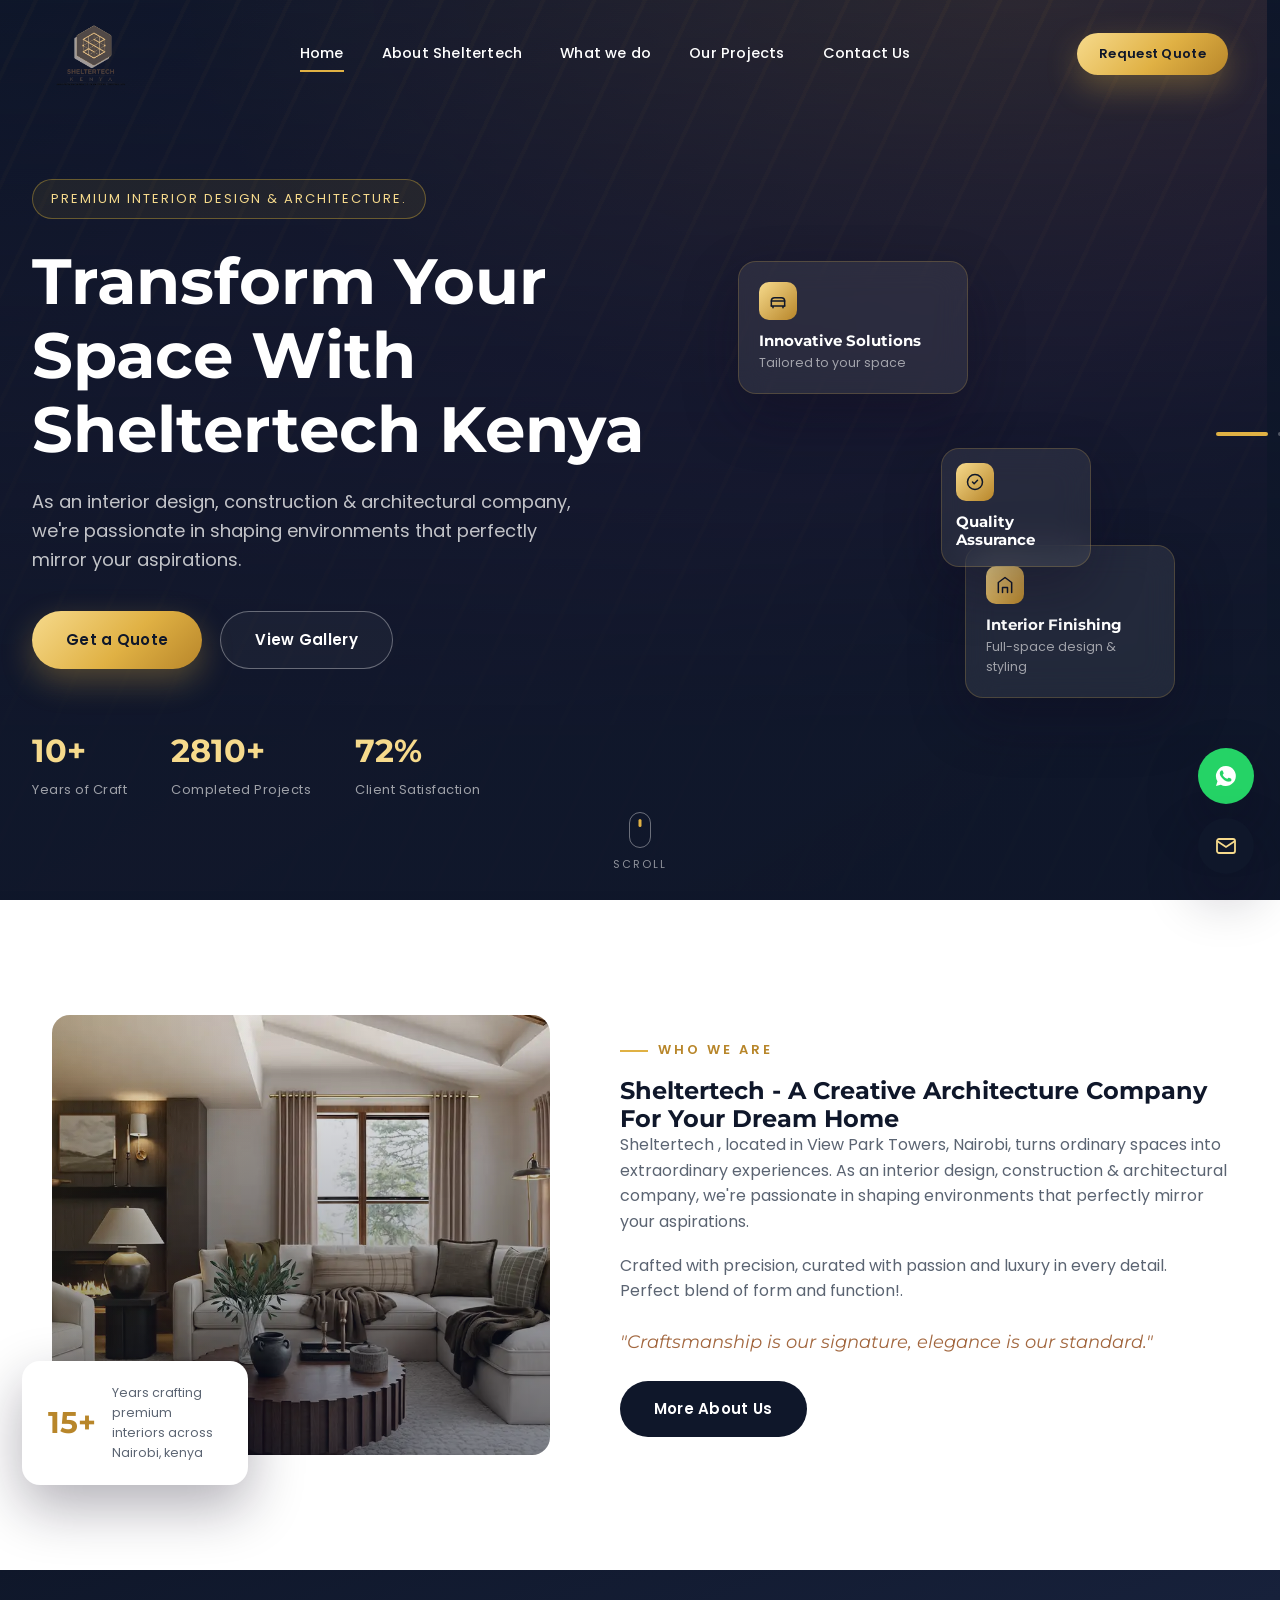
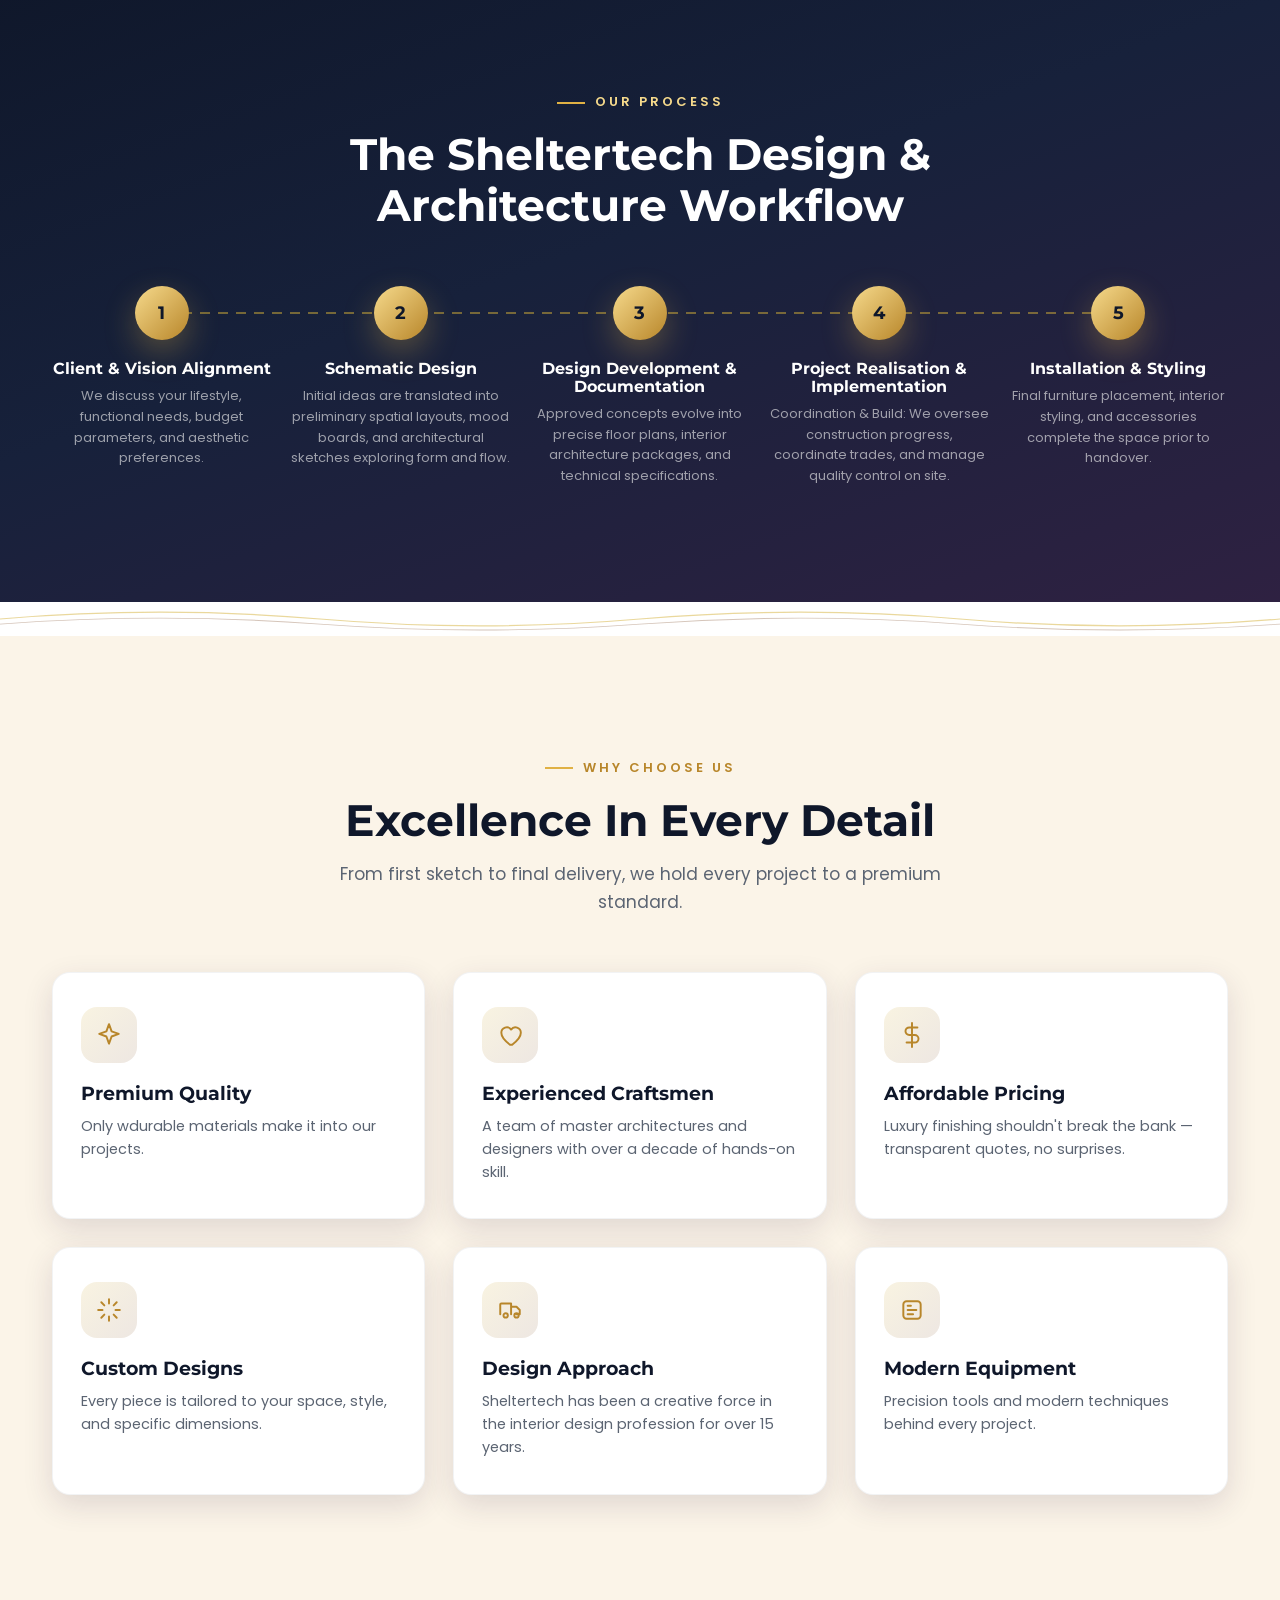
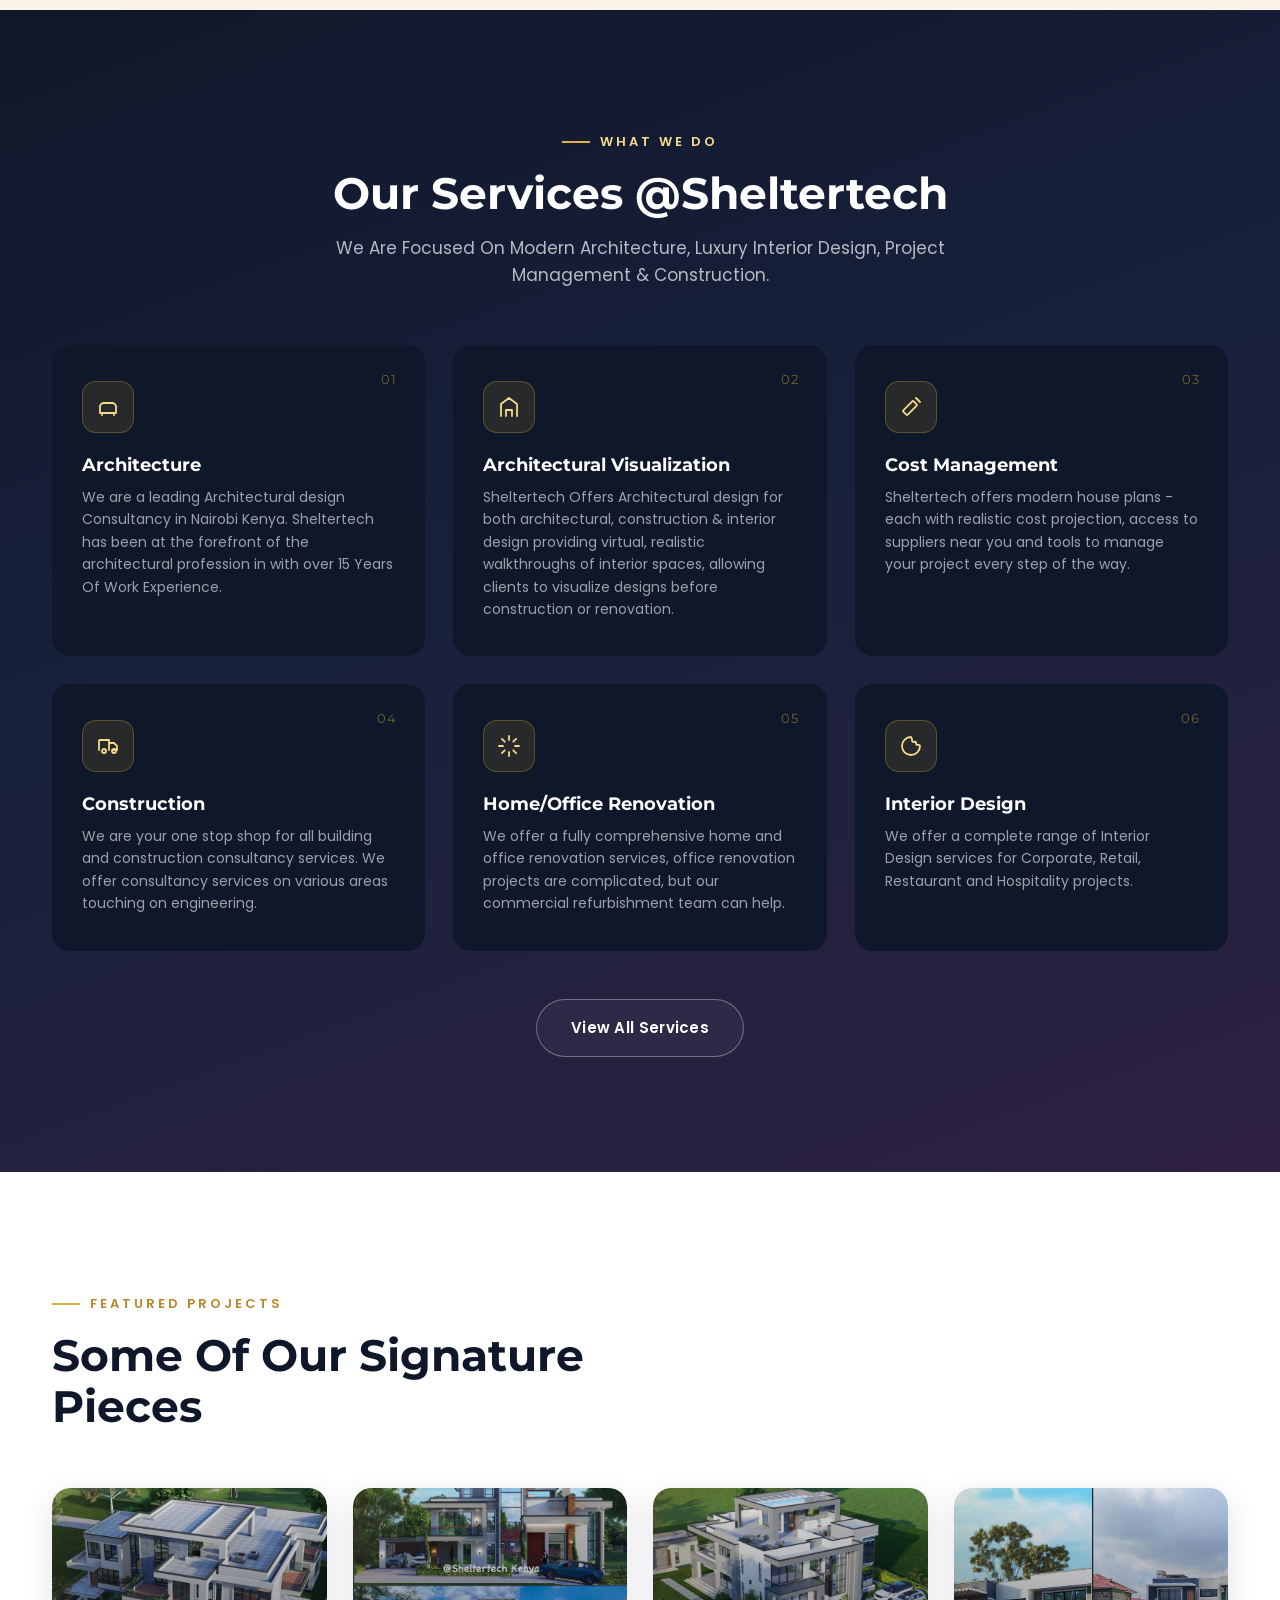
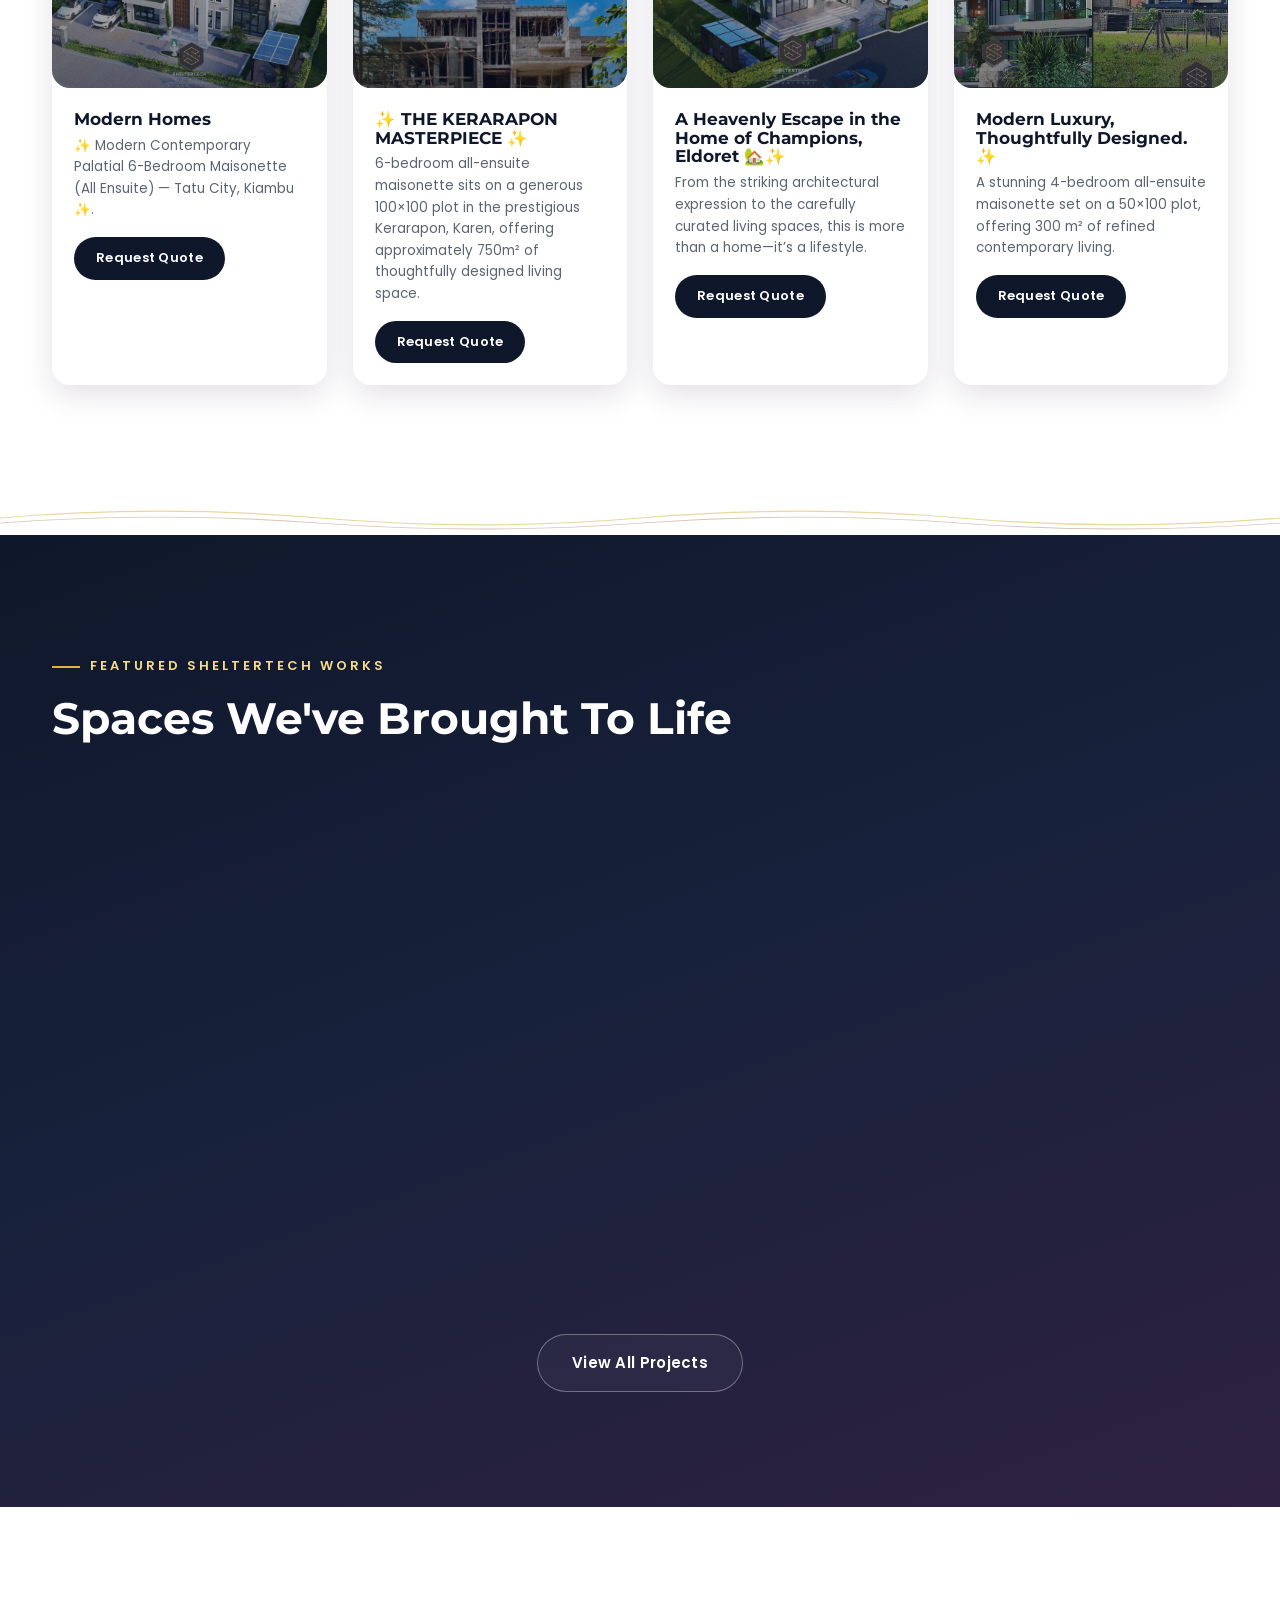
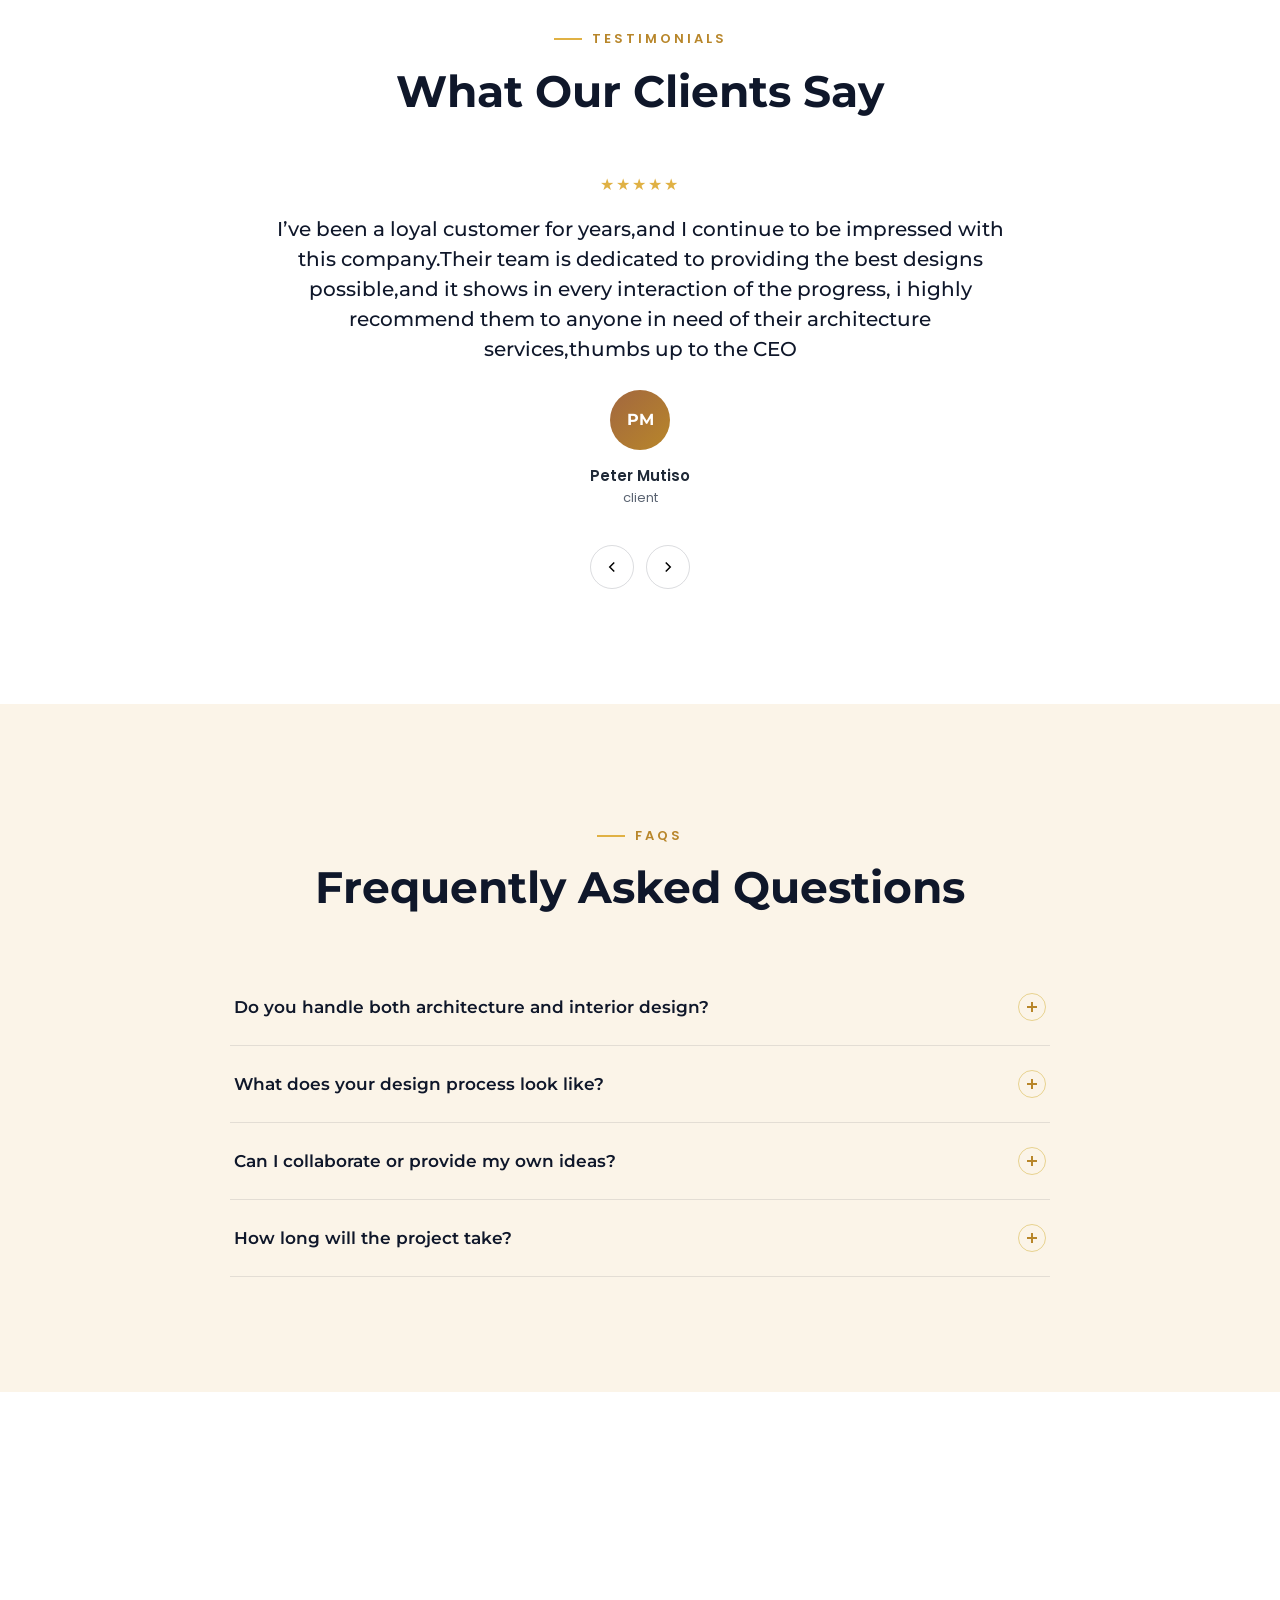
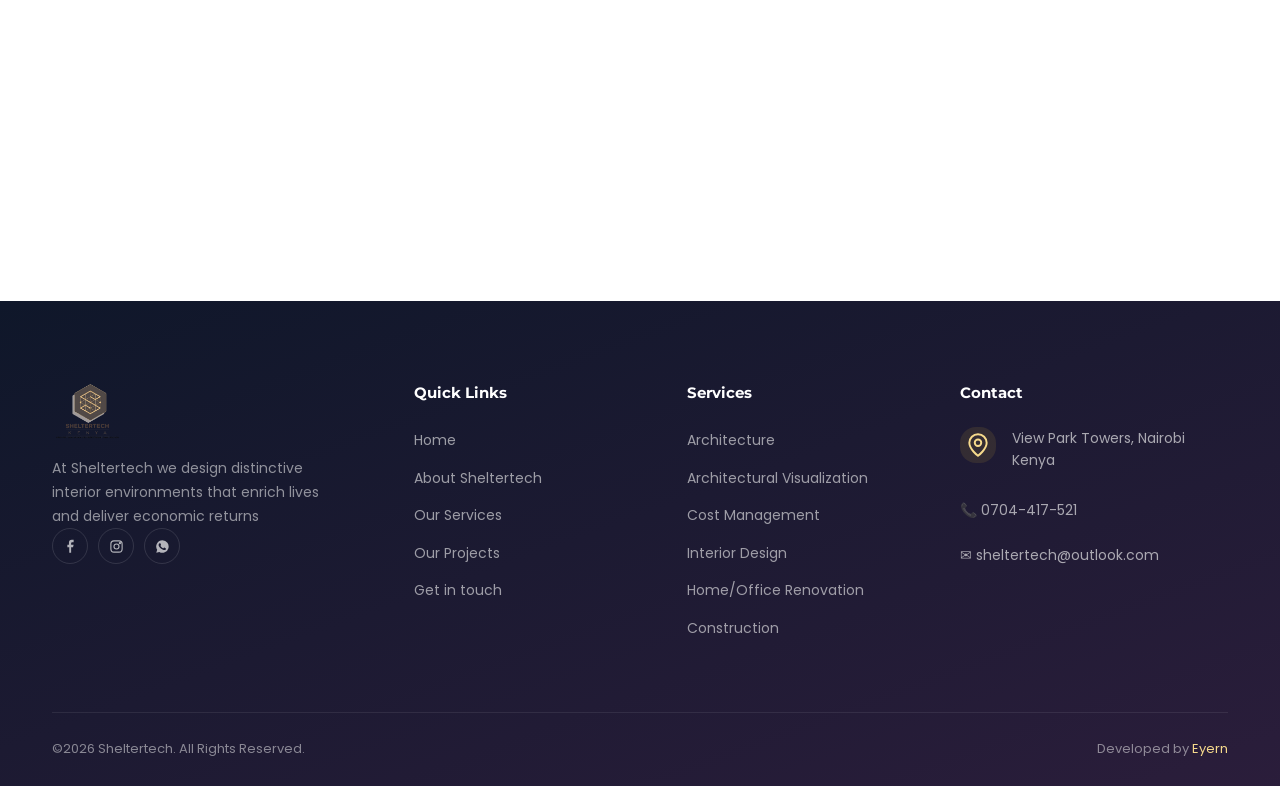
==== commit 6f61f4dd: "wood" ====
--- a/index.html
+++ b/index.html
@@ -212,7 +212,7 @@
               <path d="M12 2l2.4 6.6L21 11l-6.6 2.4L12 20l-2.4-6.6L3 11l6.6-2.4z" />
             </svg></div>
           <h3>Premium Quality</h3>
-          <p>Only well-seasoned wood and durable materials make it into our workshop.</p>
+          <p>Only wdurable materials make it into our projects.</p>
         </div>
         <div class="why-card reveal reveal-delay-1">
           <div class="why-icon"><svg viewBox="0 0 24 24" fill="none" stroke="currentColor" stroke-width="1.8"
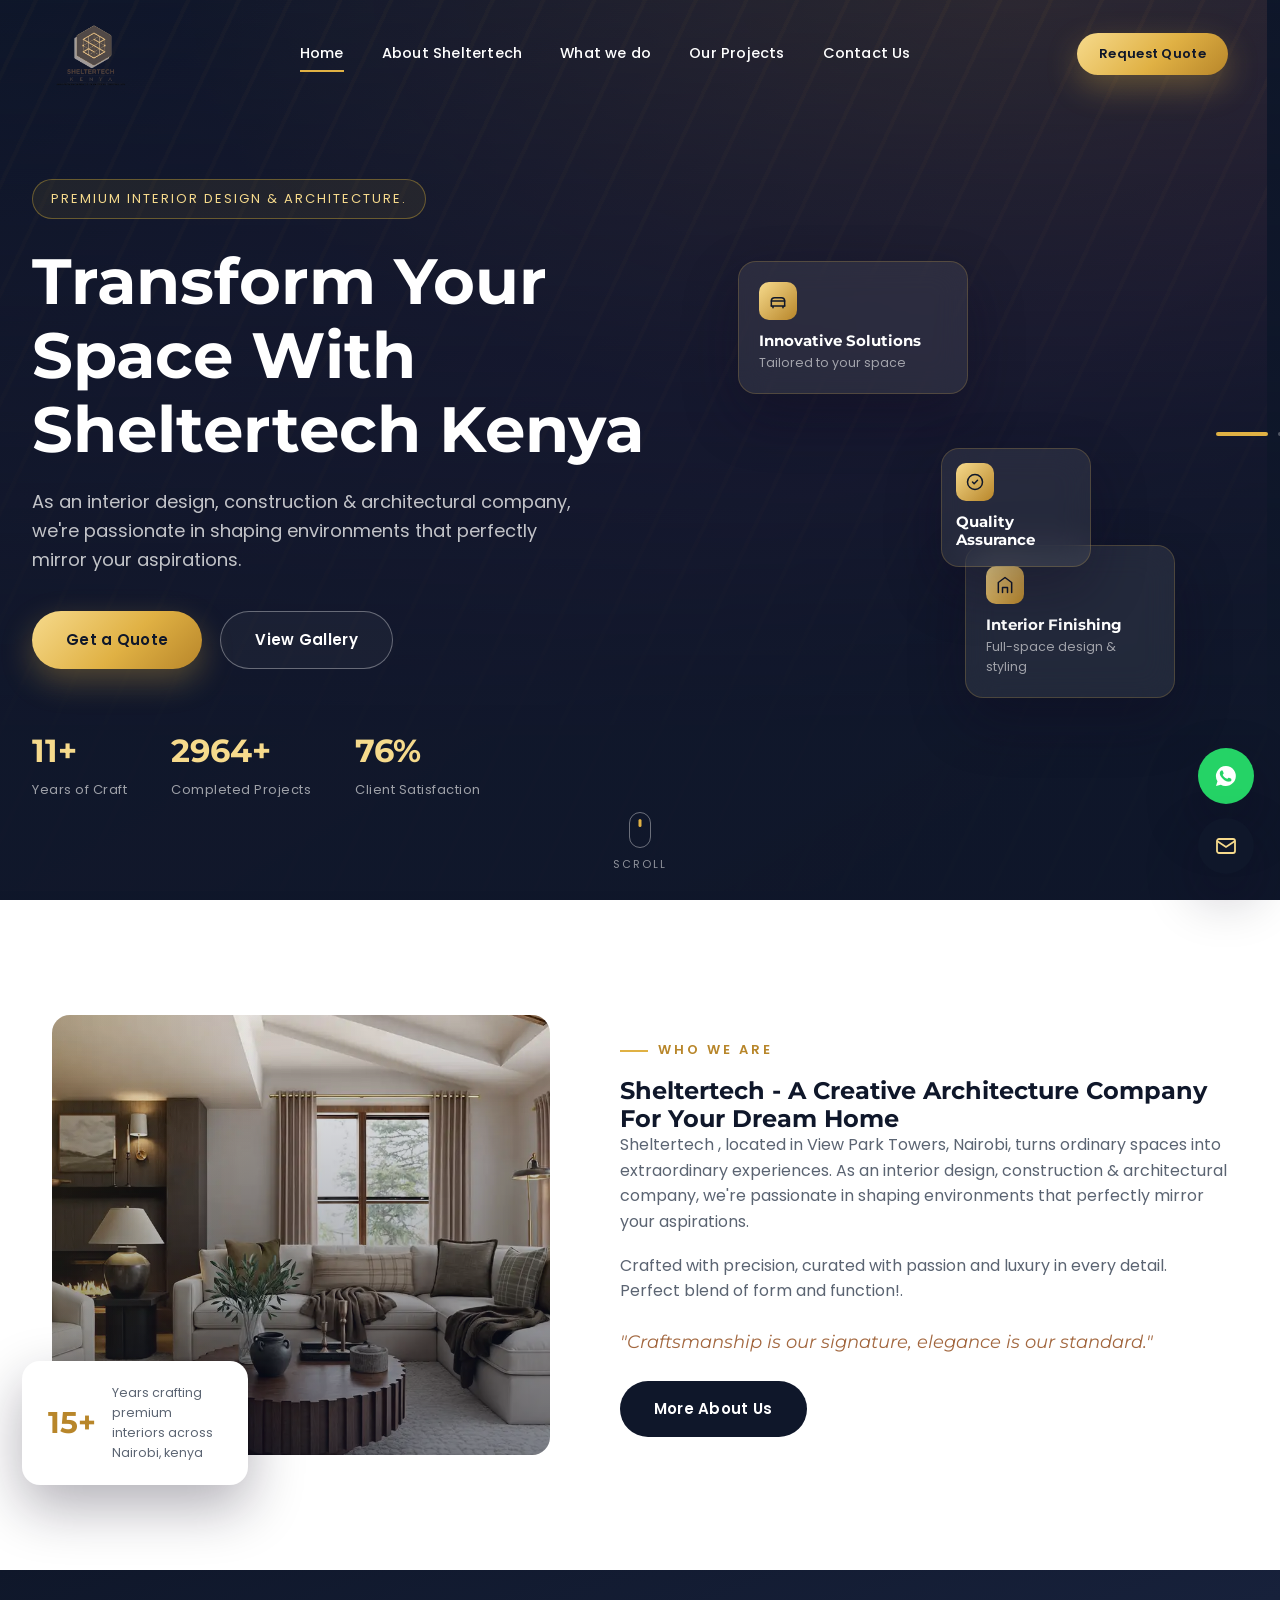
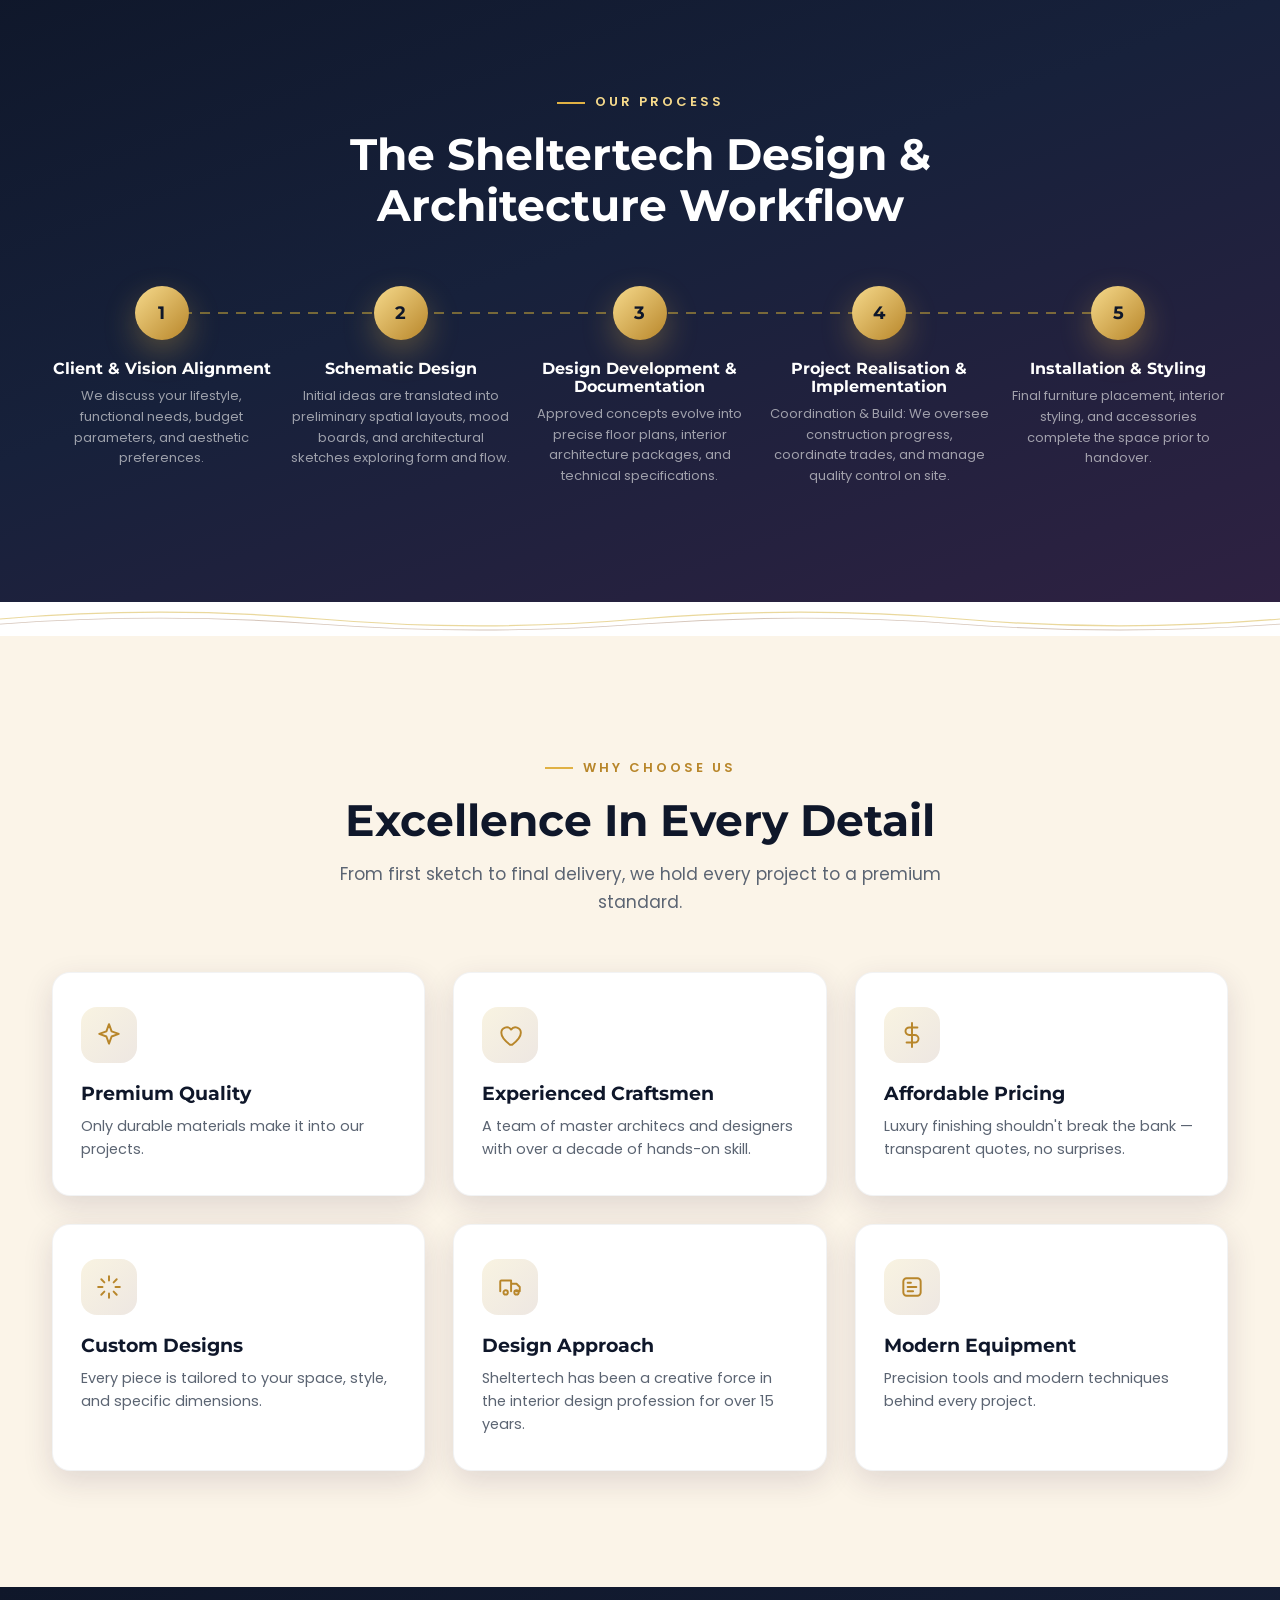
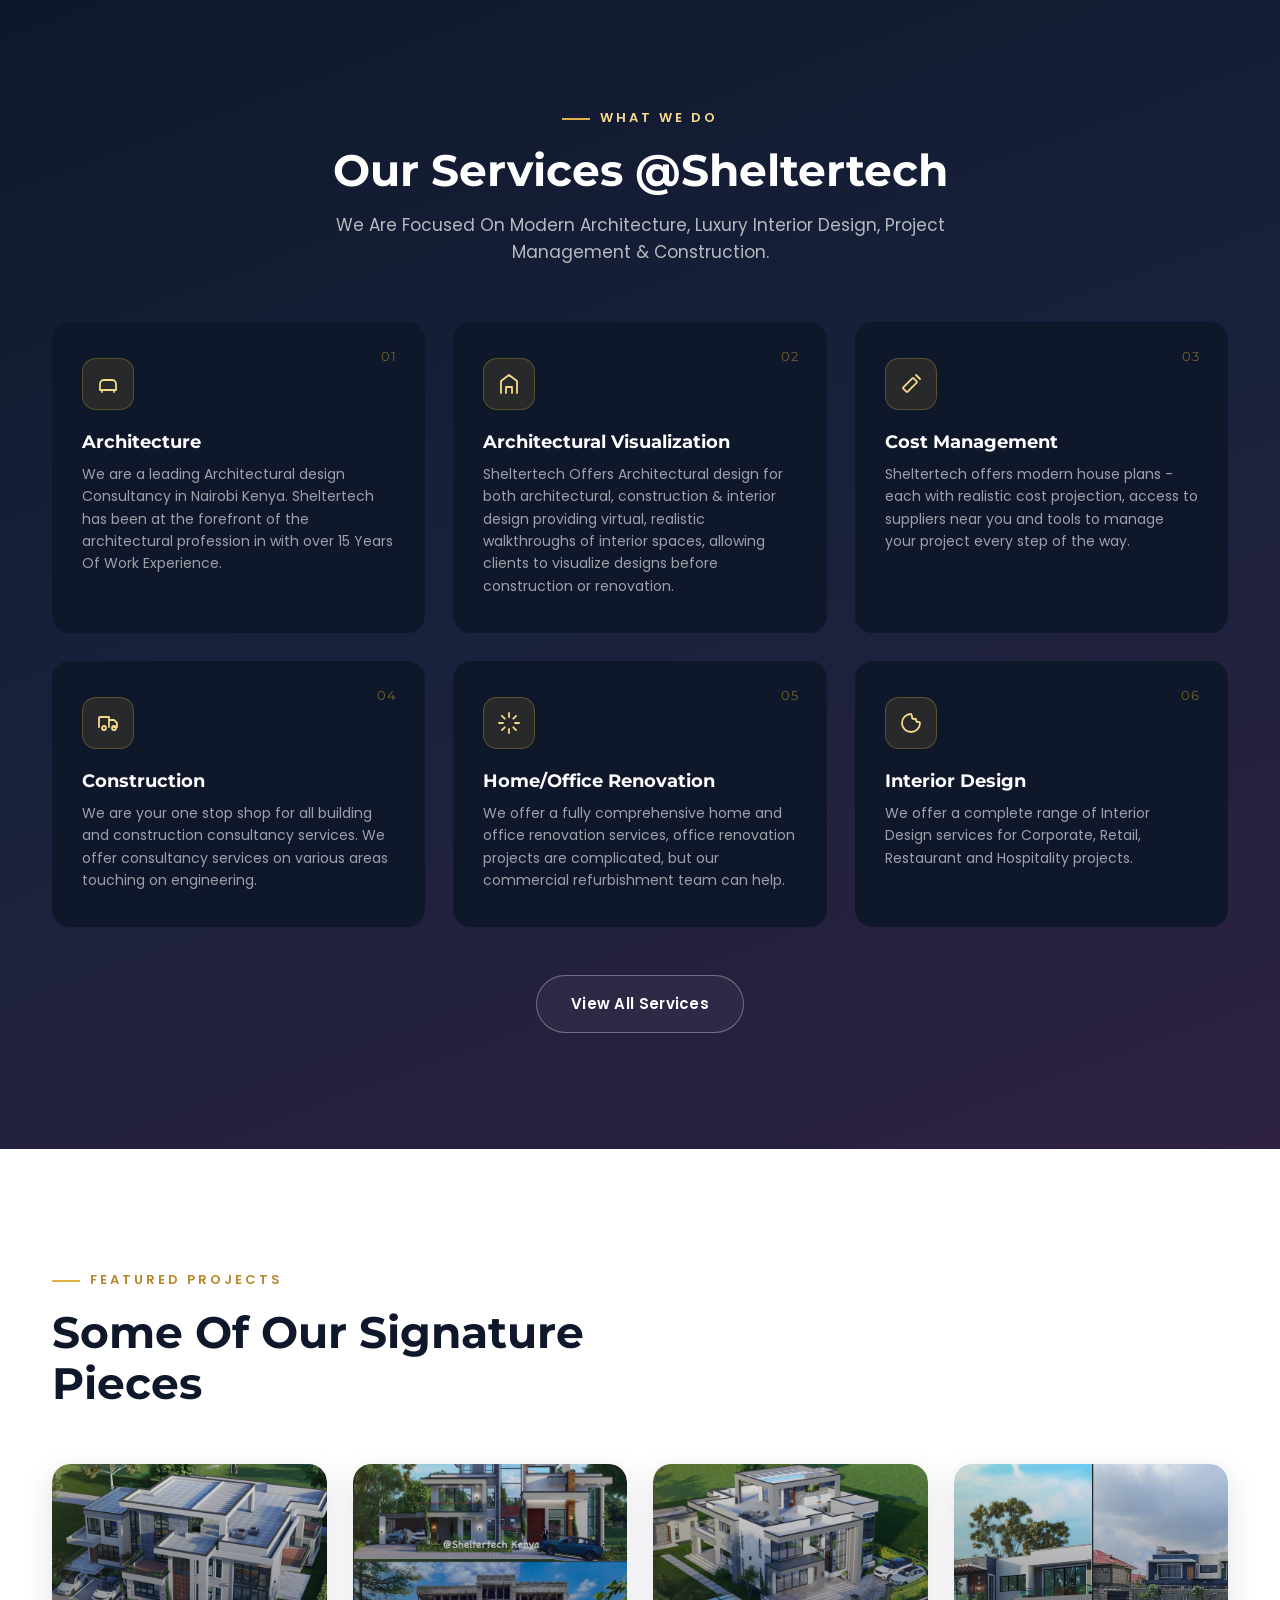
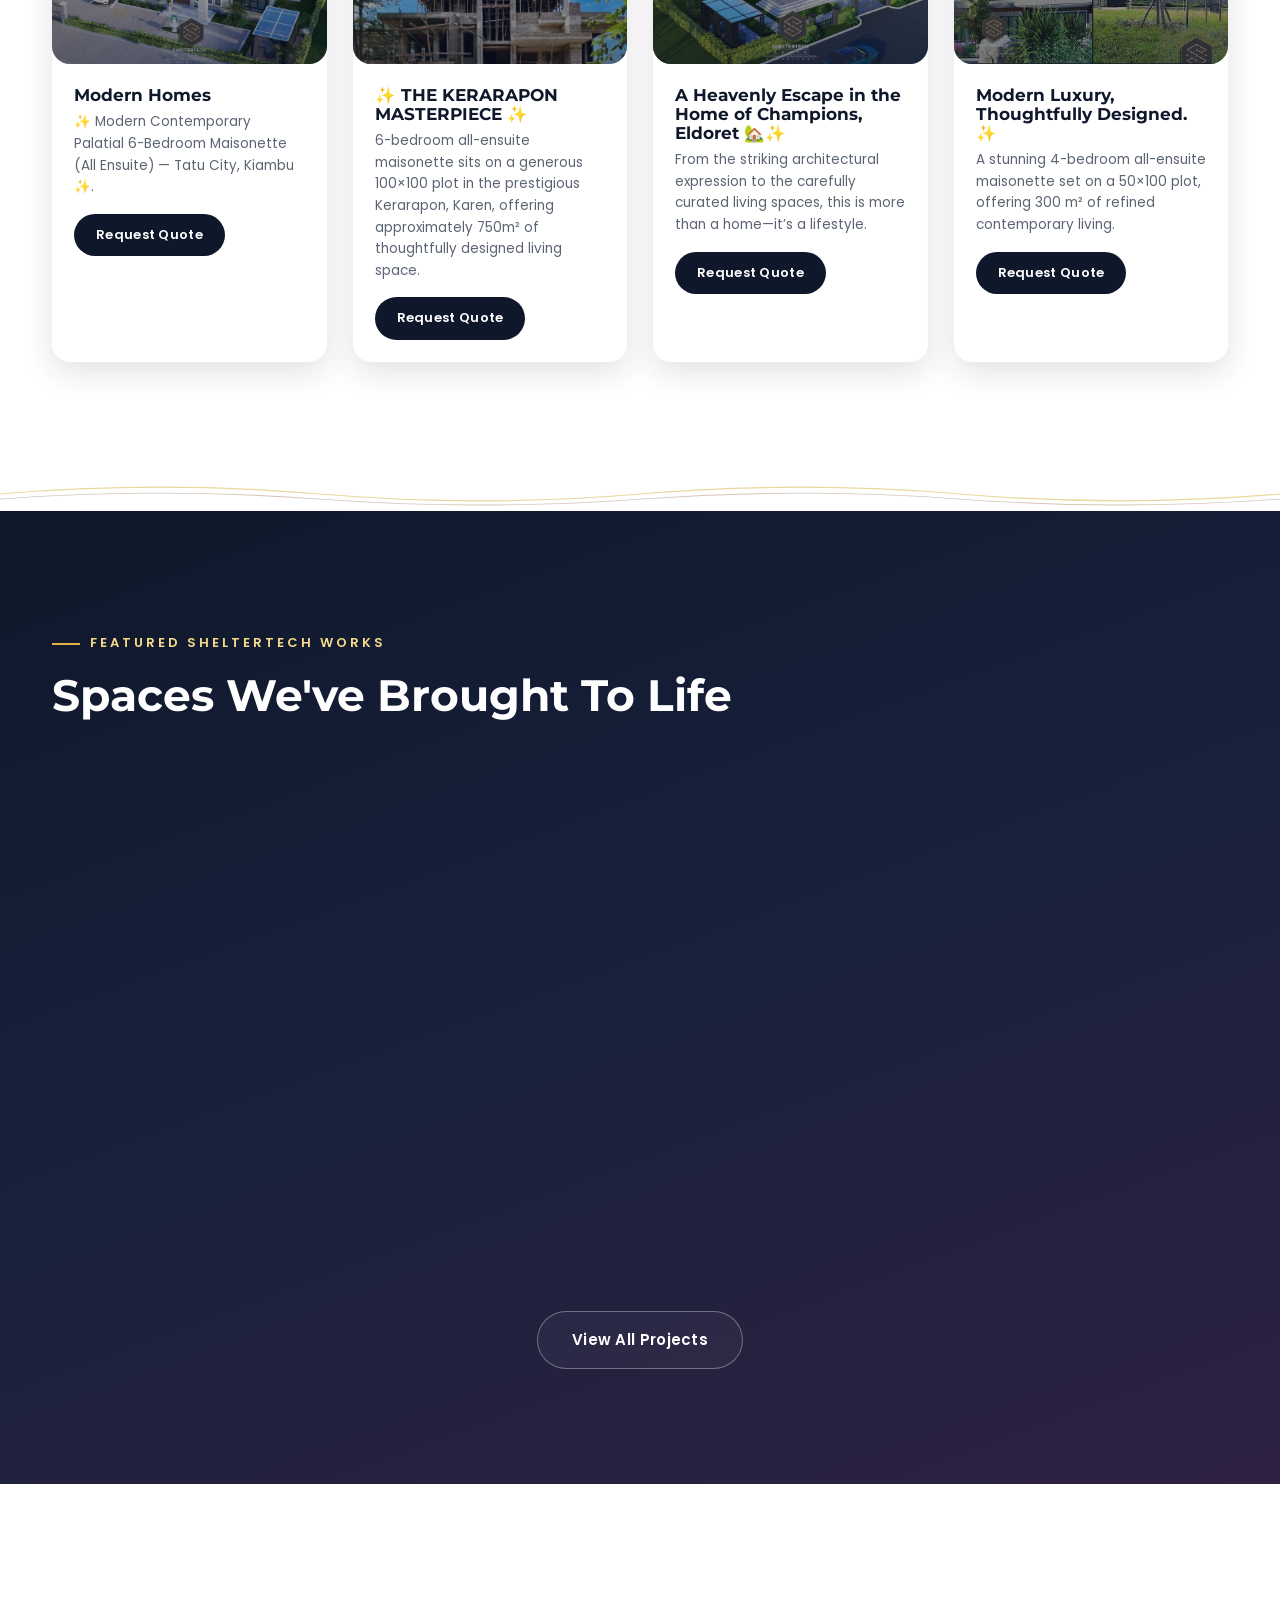
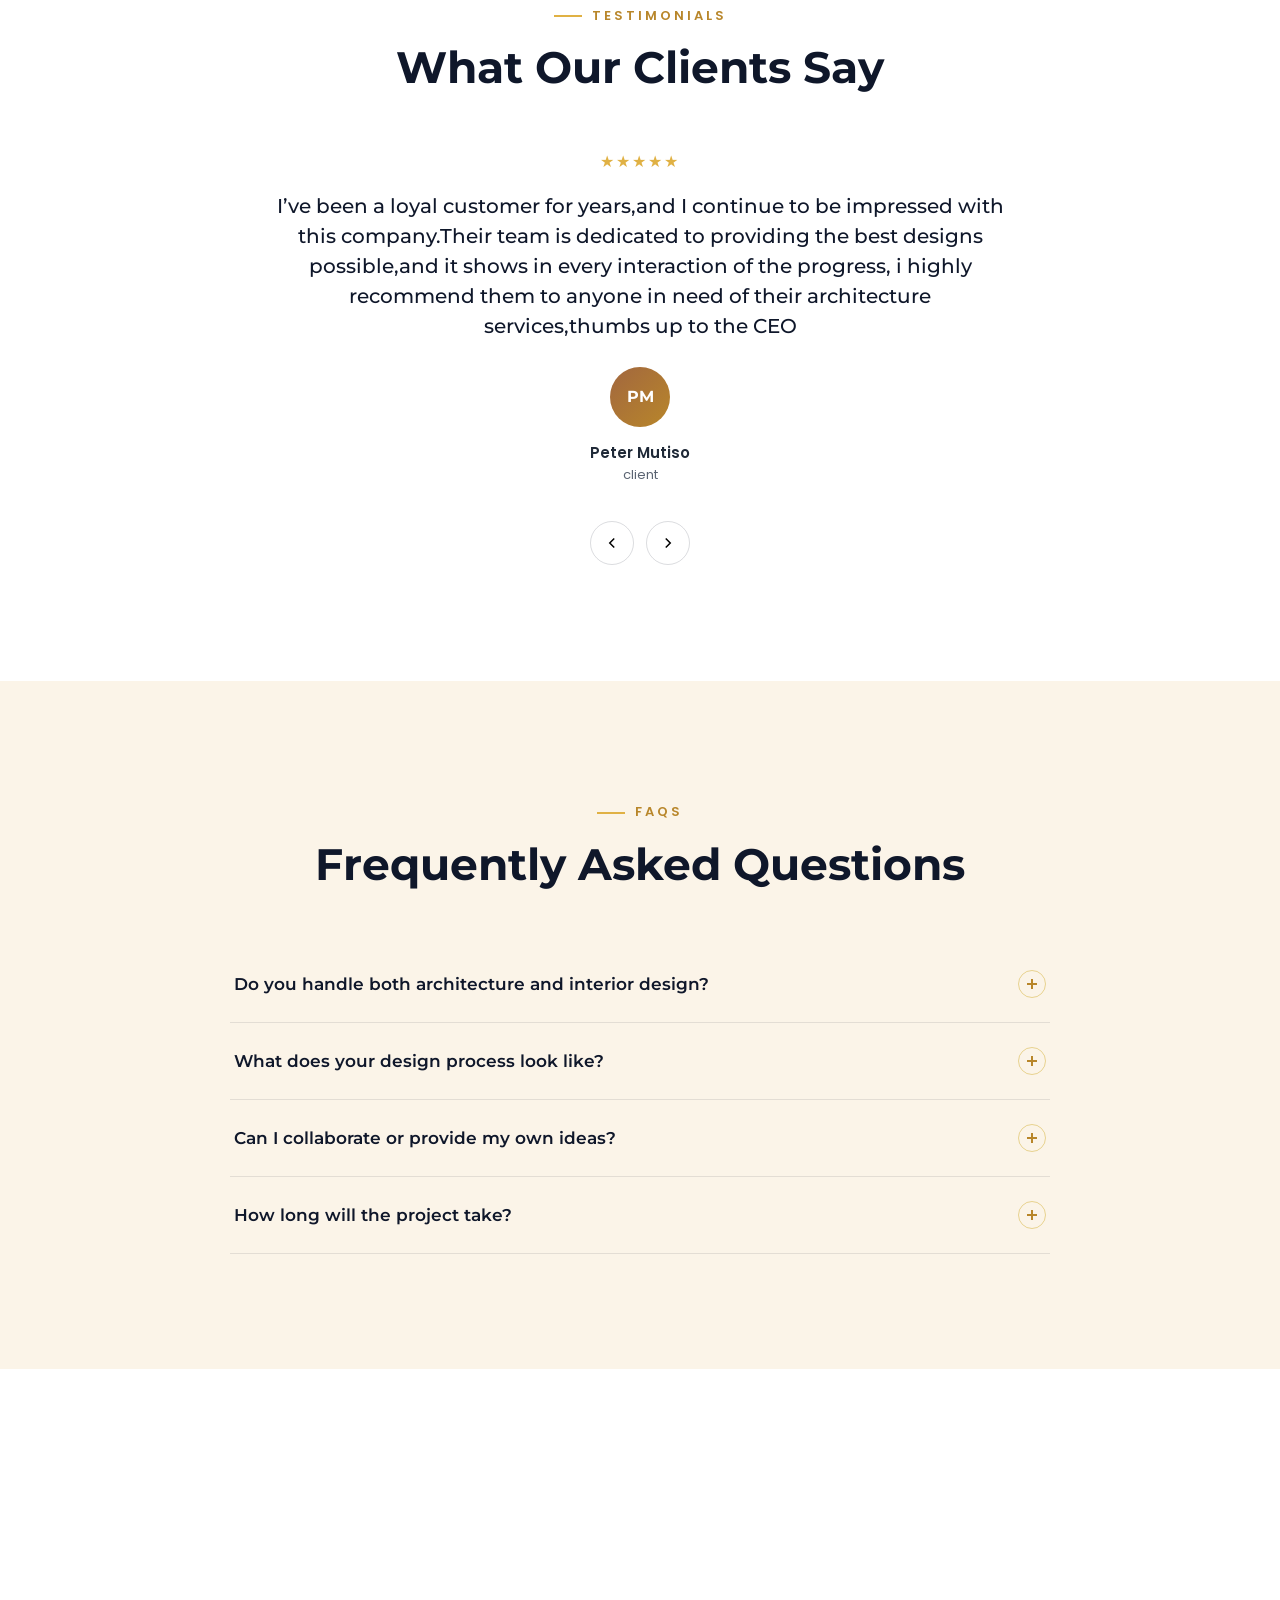
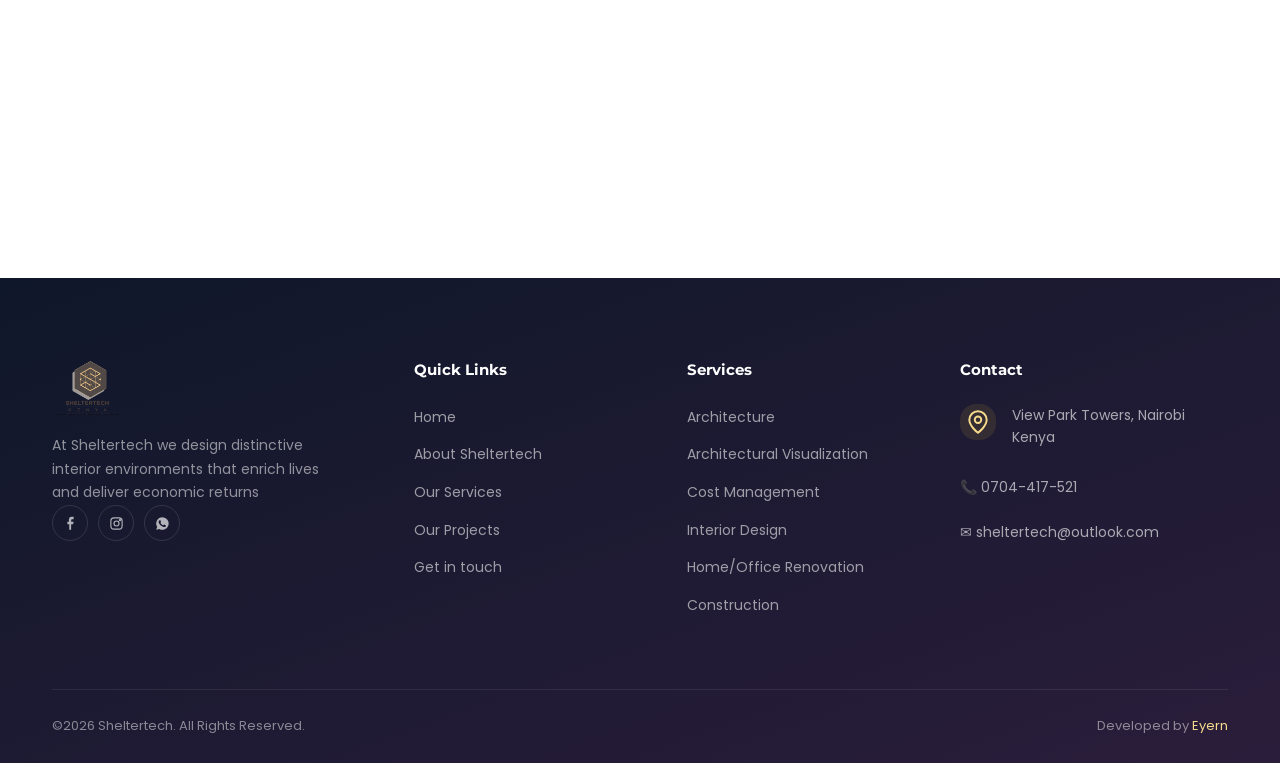
==== commit eb6c8bce: "sitemap" ====
--- a/index.html
+++ b/index.html
@@ -212,7 +212,7 @@
               <path d="M12 2l2.4 6.6L21 11l-6.6 2.4L12 20l-2.4-6.6L3 11l6.6-2.4z" />
             </svg></div>
           <h3>Premium Quality</h3>
-          <p>Only wdurable materials make it into our projects.</p>
+          <p>Only durable materials make it into our projects.</p>
         </div>
         <div class="why-card reveal reveal-delay-1">
           <div class="why-icon"><svg viewBox="0 0 24 24" fill="none" stroke="currentColor" stroke-width="1.8"
@@ -220,7 +220,7 @@
               <path d="M12 21c-4-3-8-6.5-8-11a5 5 0 0 1 9-3 5 5 0 0 1 9 3c0 4.5-4 8-8 11H12z" />
             </svg></div>
           <h3>Experienced Craftsmen</h3>
-          <p>A team of master architectures and designers with over a decade of hands-on skill.</p>
+          <p>A team of master architecs and designers with over a decade of hands-on skill.</p>
         </div>
         <div class="why-card reveal reveal-delay-2">
           <div class="why-icon"><svg viewBox="0 0 24 24" fill="none" stroke="currentColor" stroke-width="1.8"
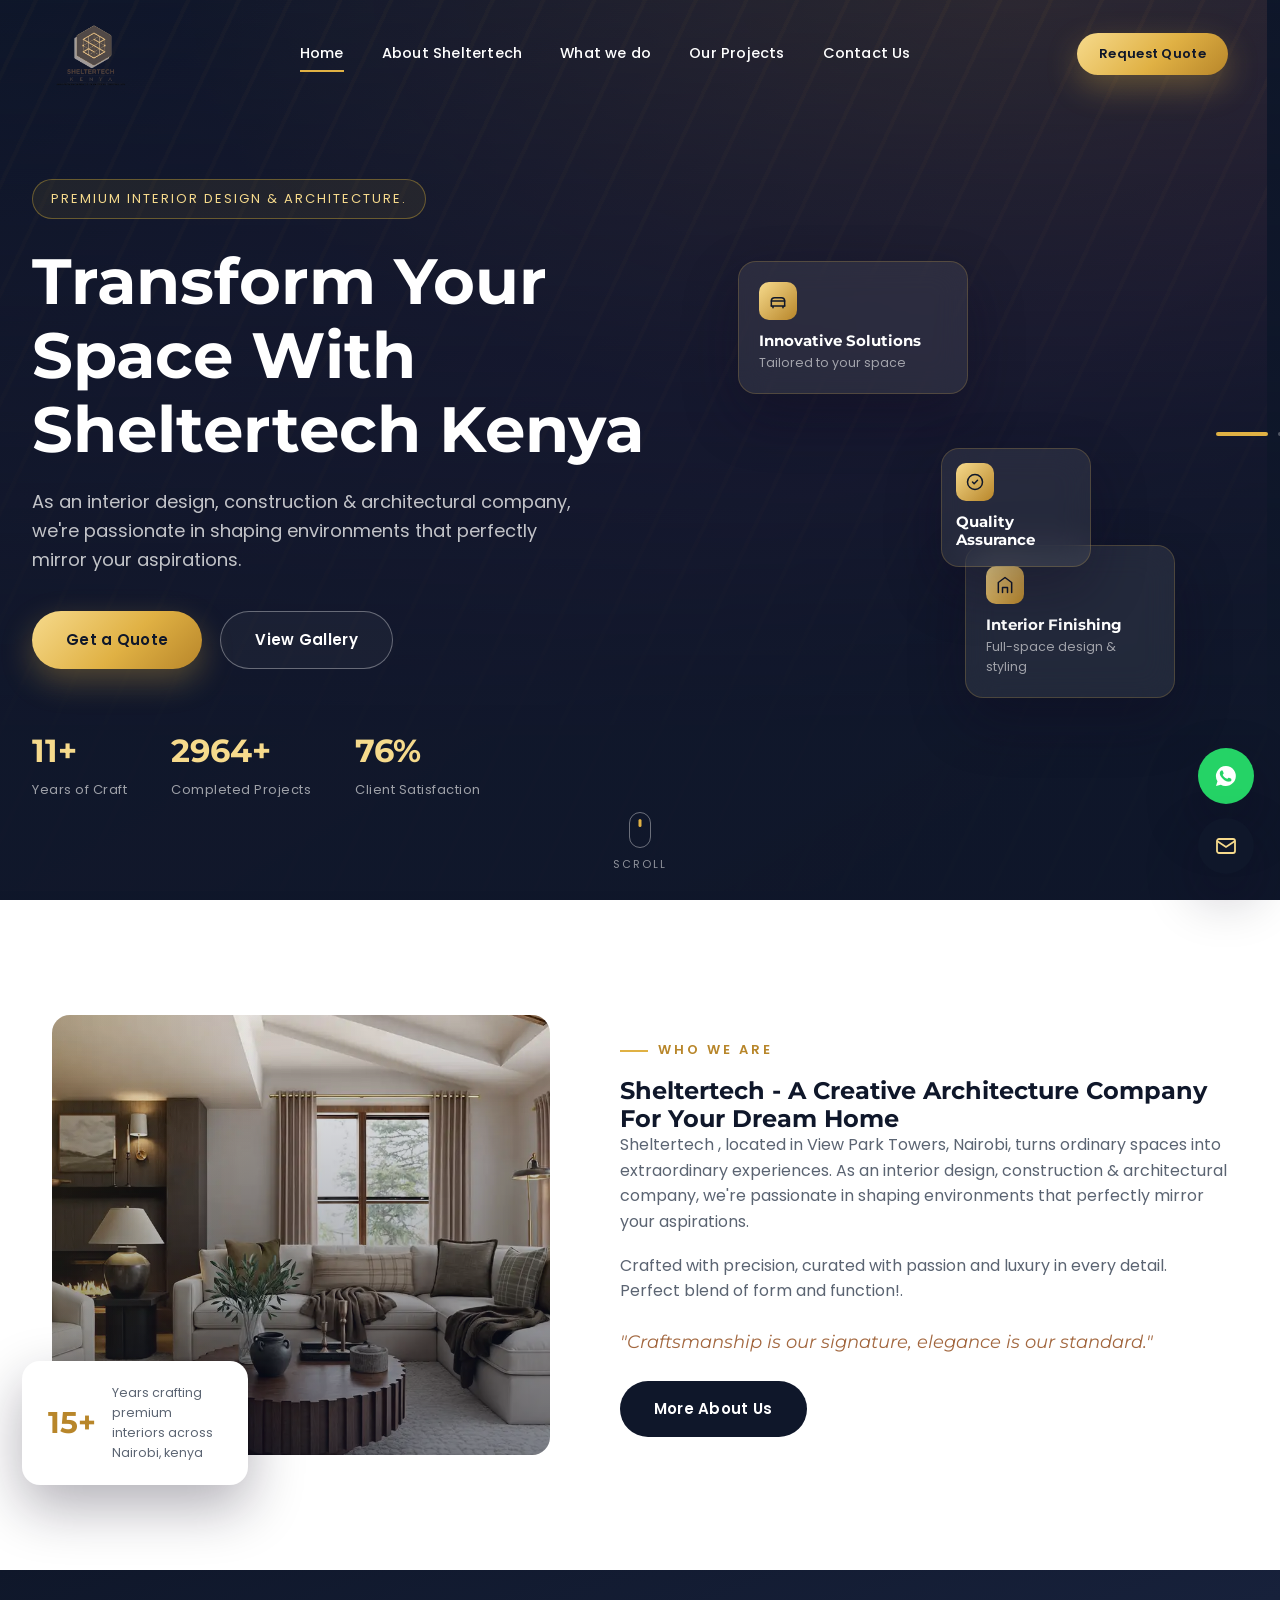
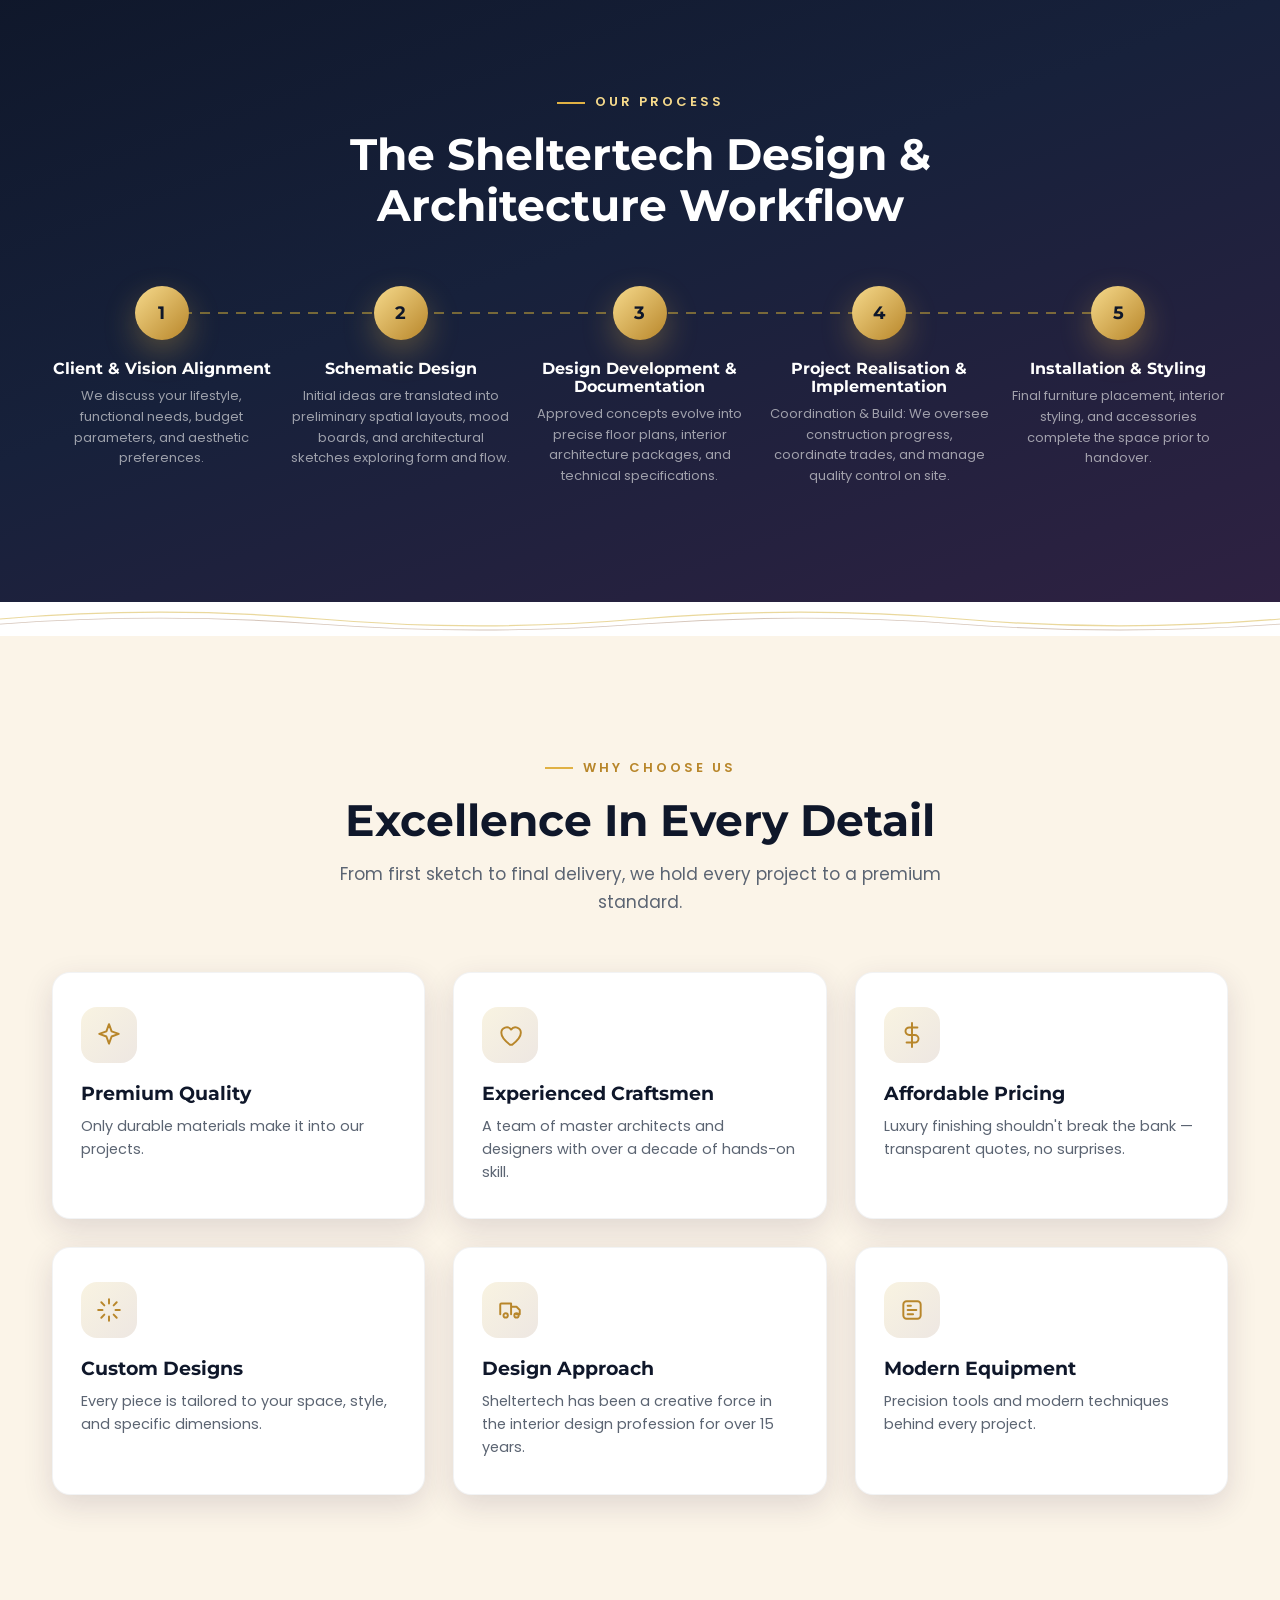
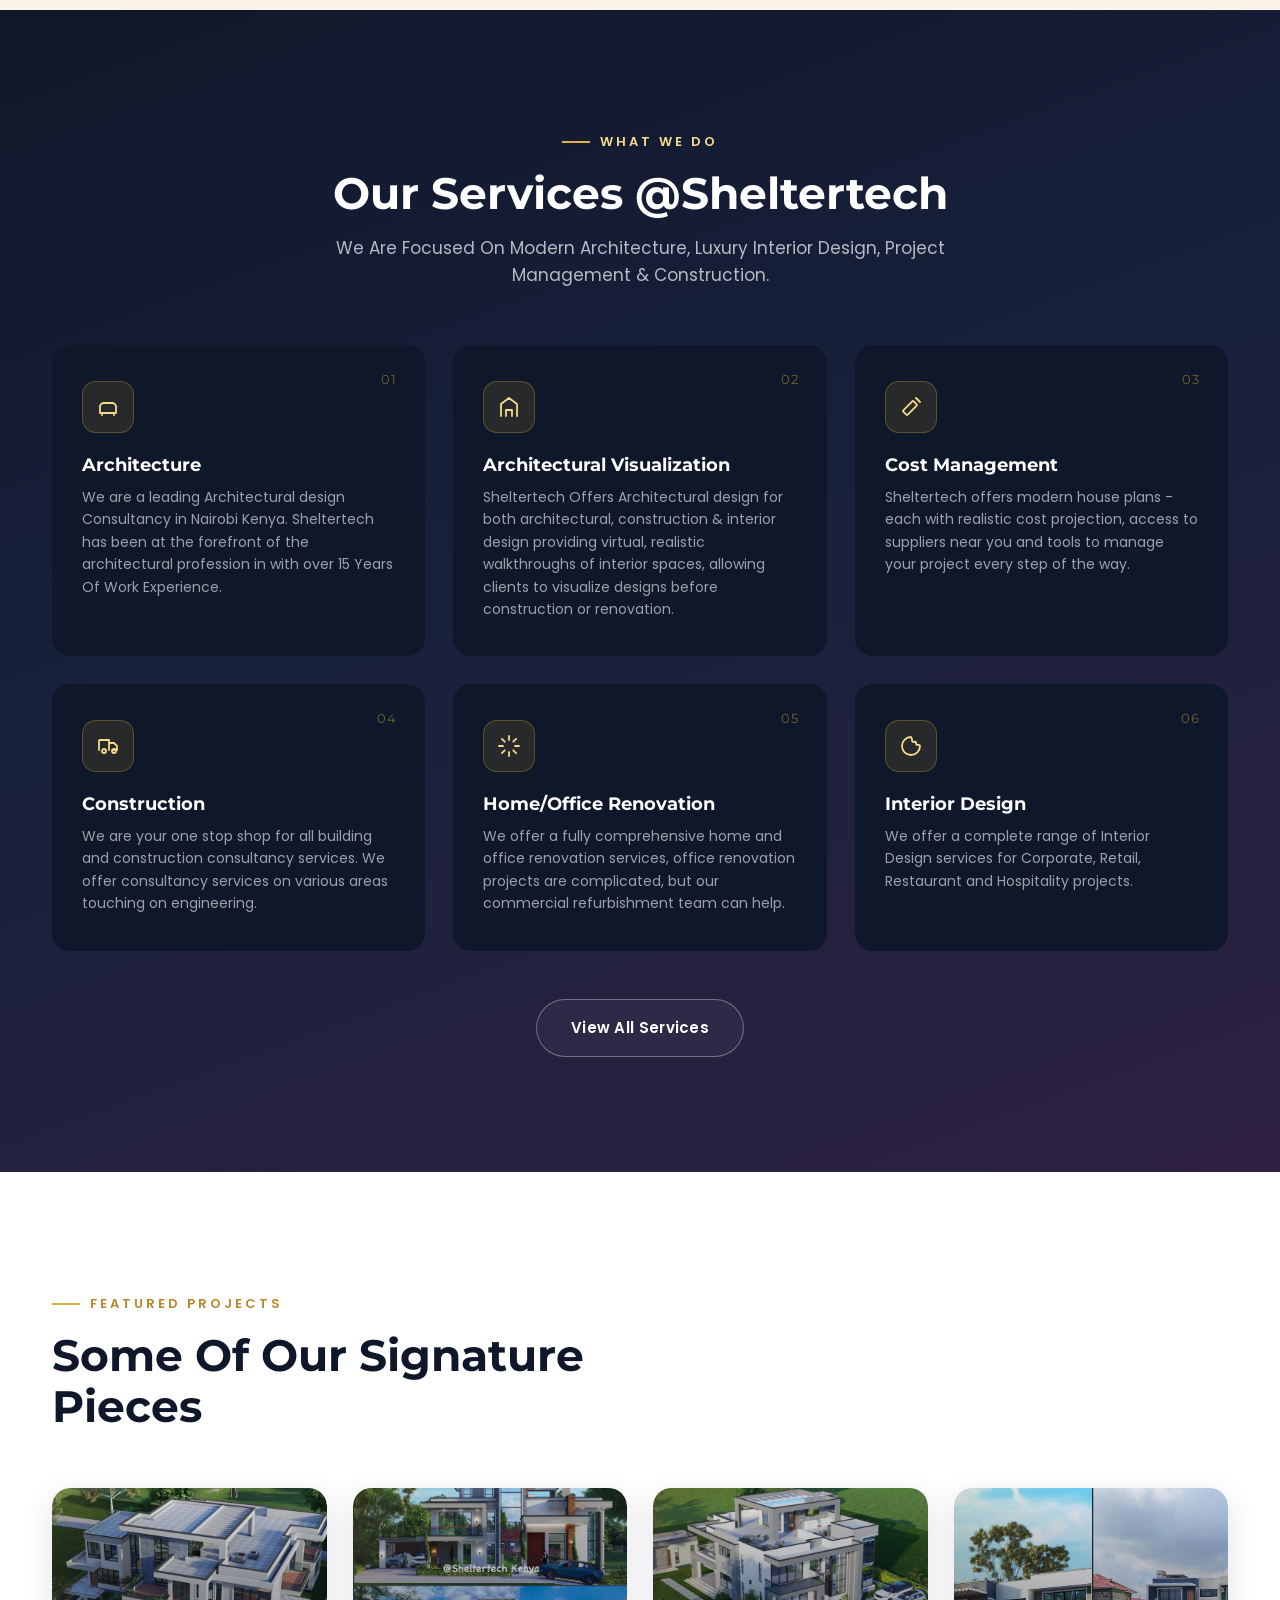
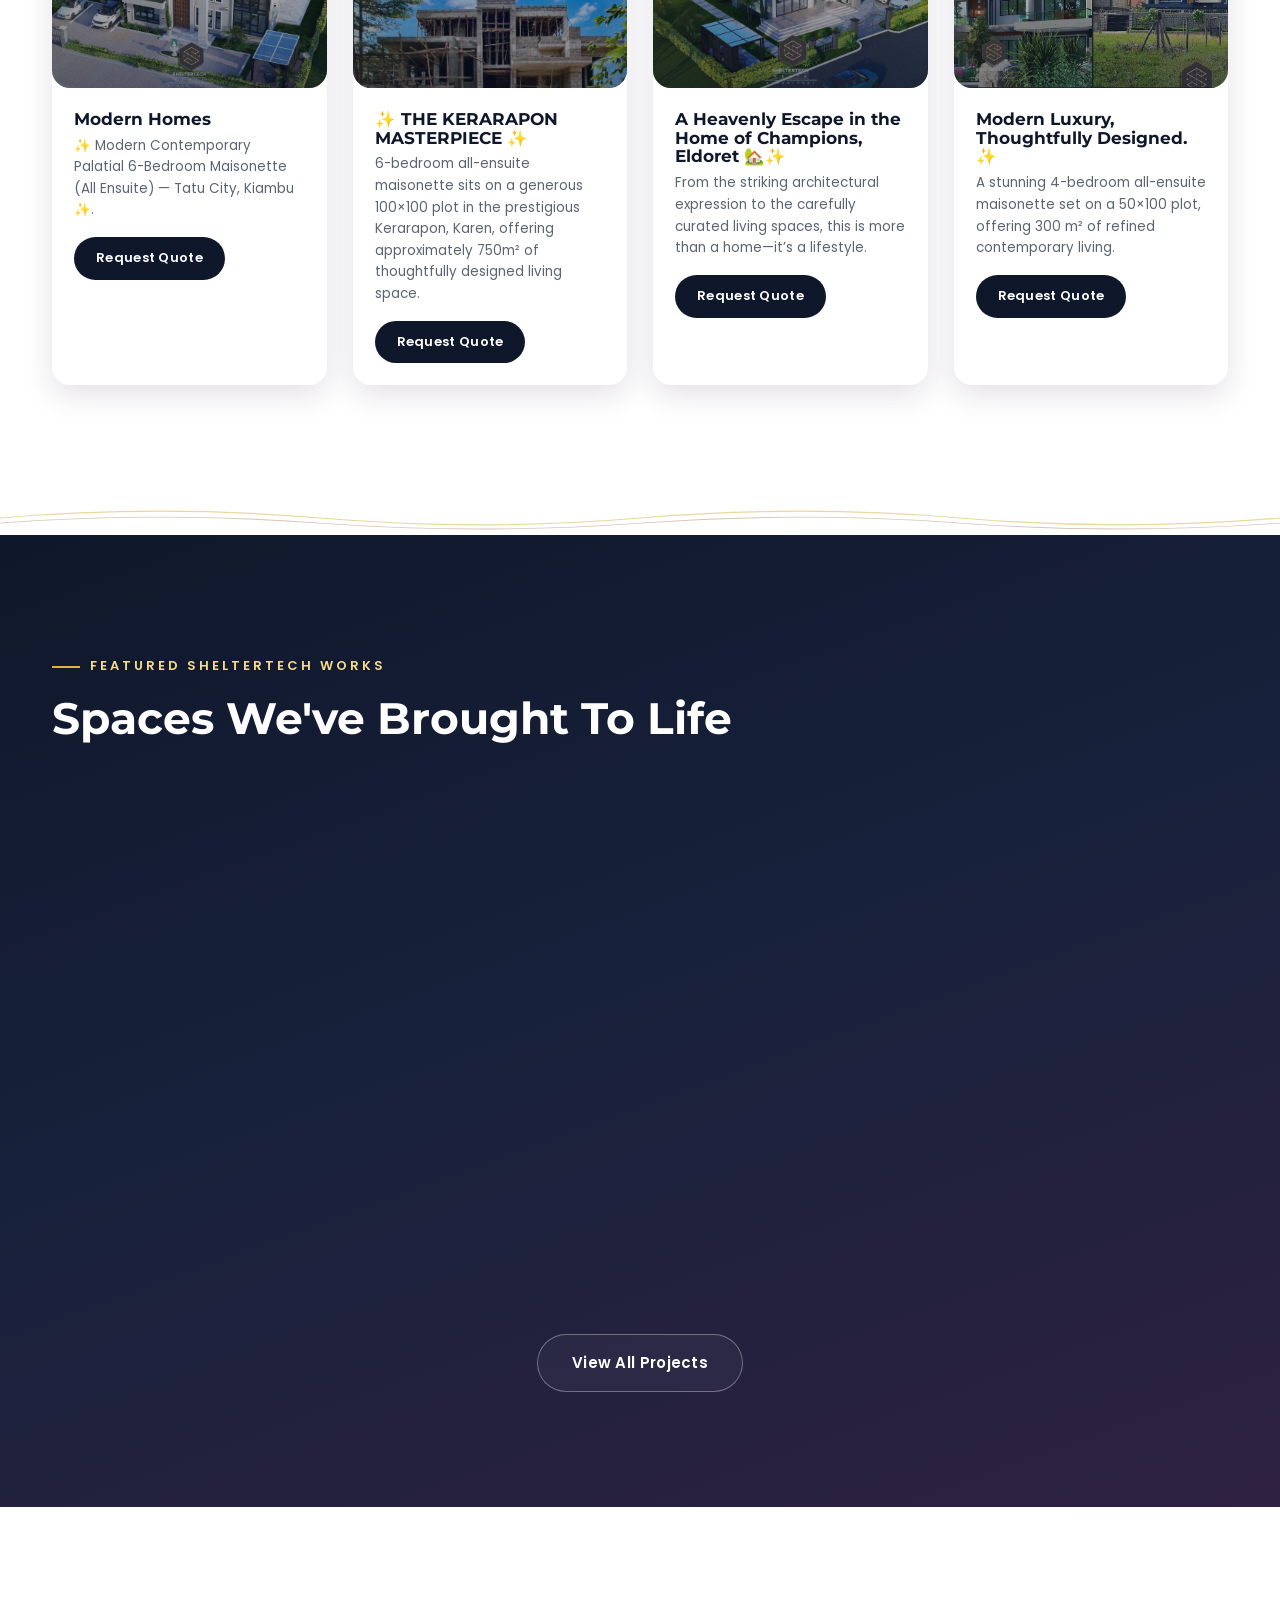
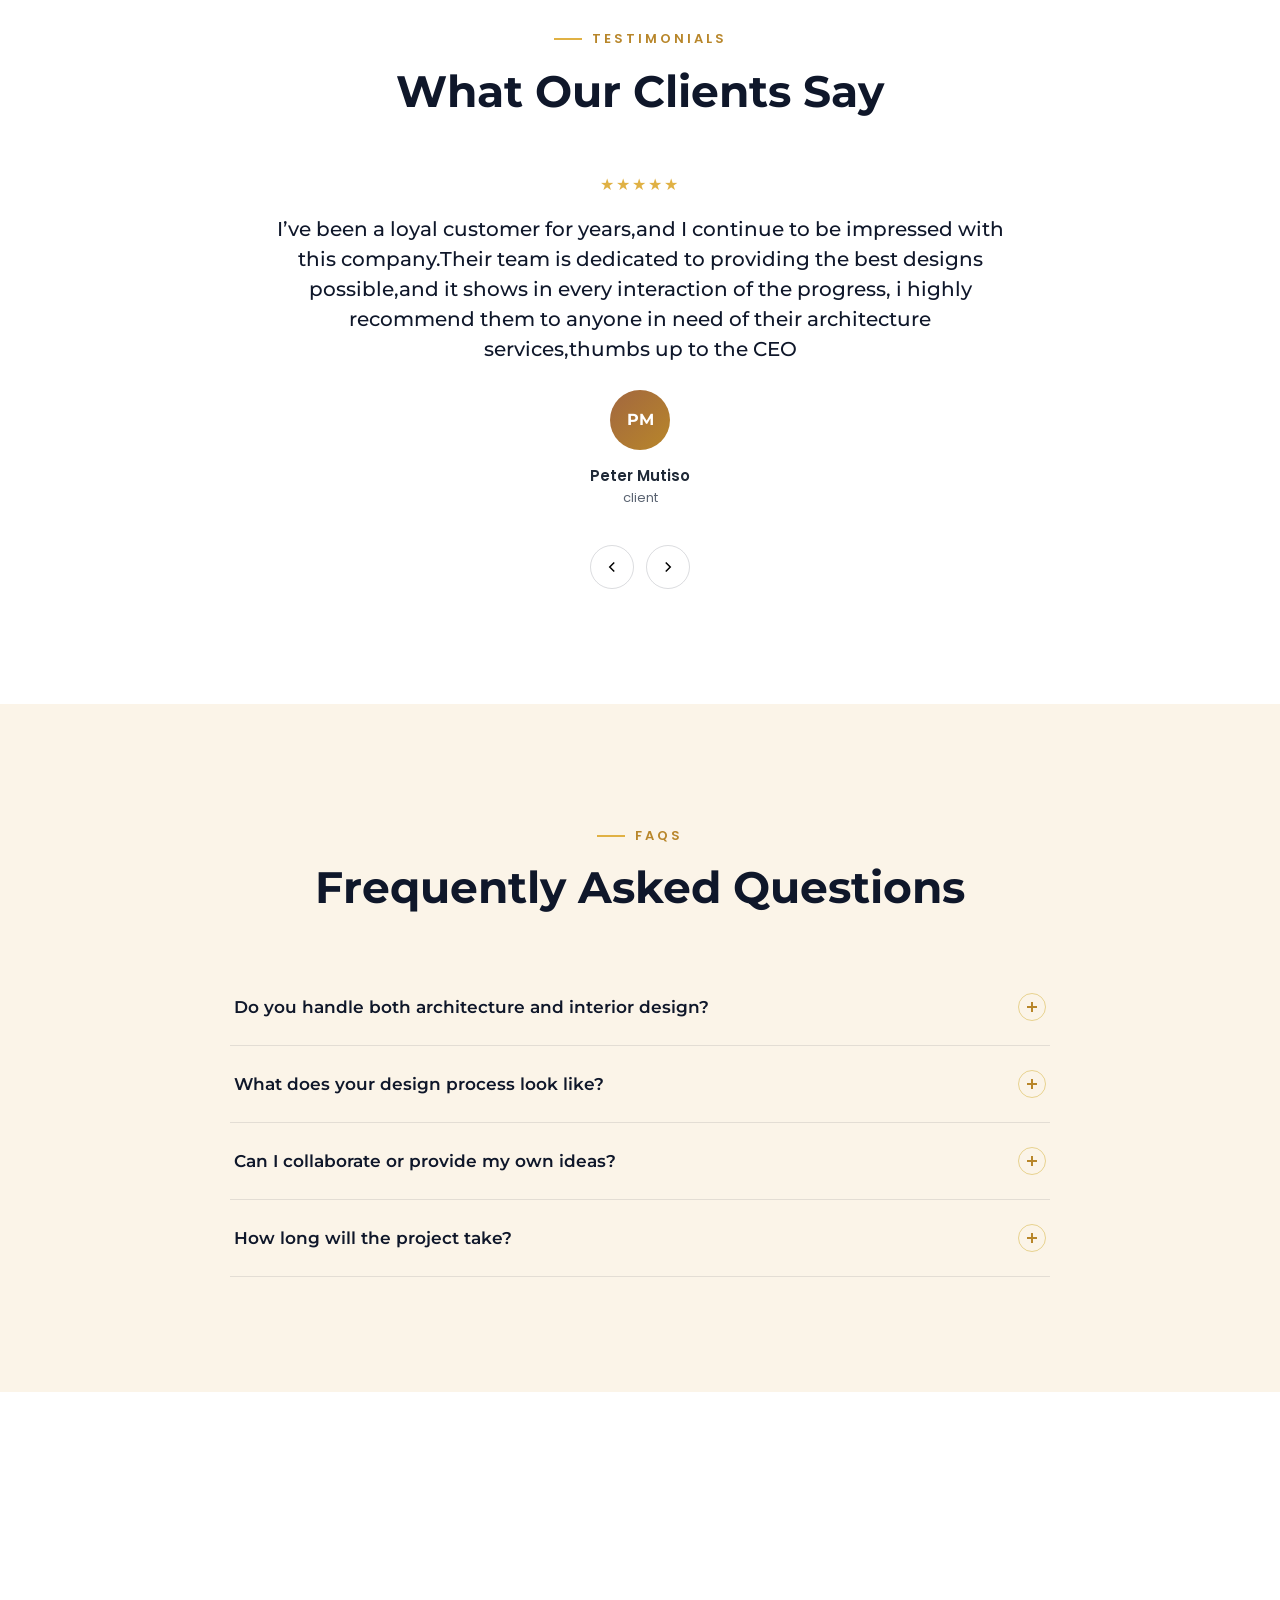
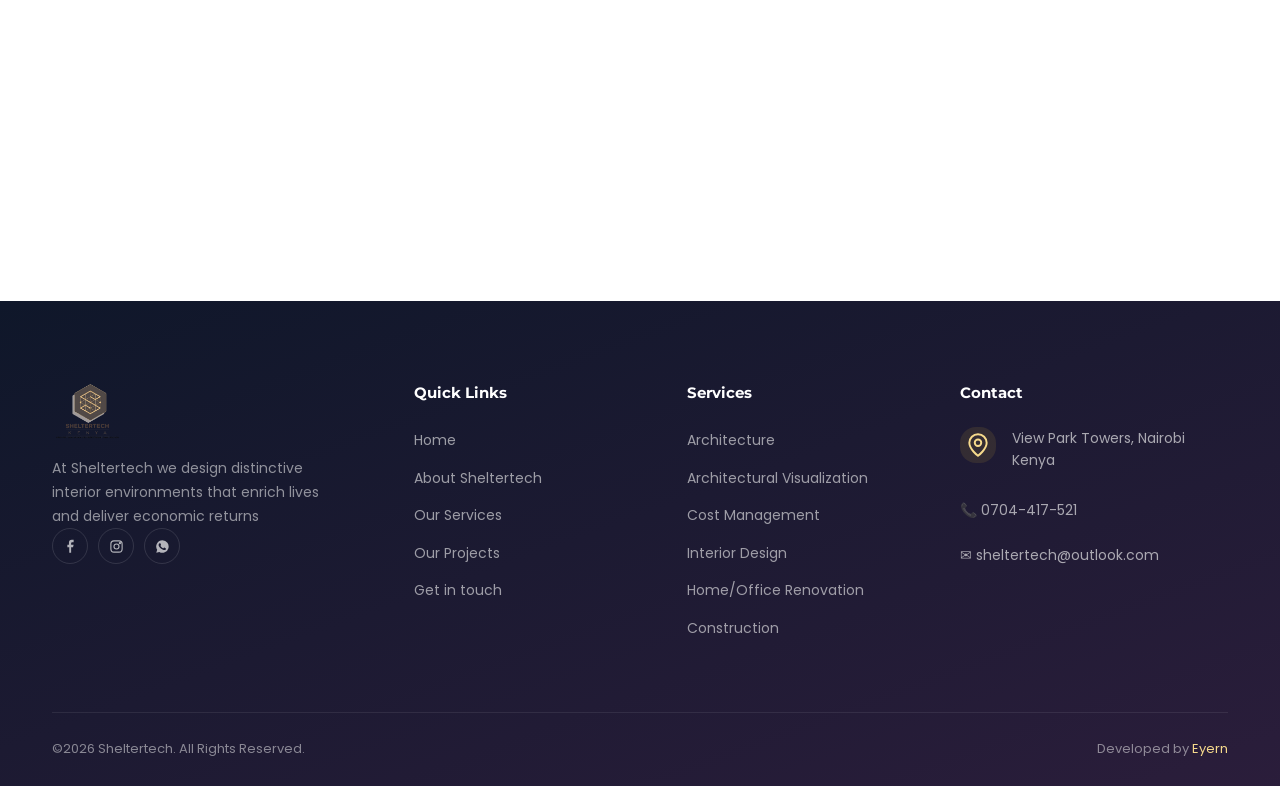
==== commit 733ca24c: "ach" ====
--- a/index.html
+++ b/index.html
@@ -220,7 +220,7 @@
               <path d="M12 21c-4-3-8-6.5-8-11a5 5 0 0 1 9-3 5 5 0 0 1 9 3c0 4.5-4 8-8 11H12z" />
             </svg></div>
           <h3>Experienced Craftsmen</h3>
-          <p>A team of master architecs and designers with over a decade of hands-on skill.</p>
+          <p>A team of master architects and designers with over a decade of hands-on skill.</p>
         </div>
         <div class="why-card reveal reveal-delay-2">
           <div class="why-icon"><svg viewBox="0 0 24 24" fill="none" stroke="currentColor" stroke-width="1.8"
